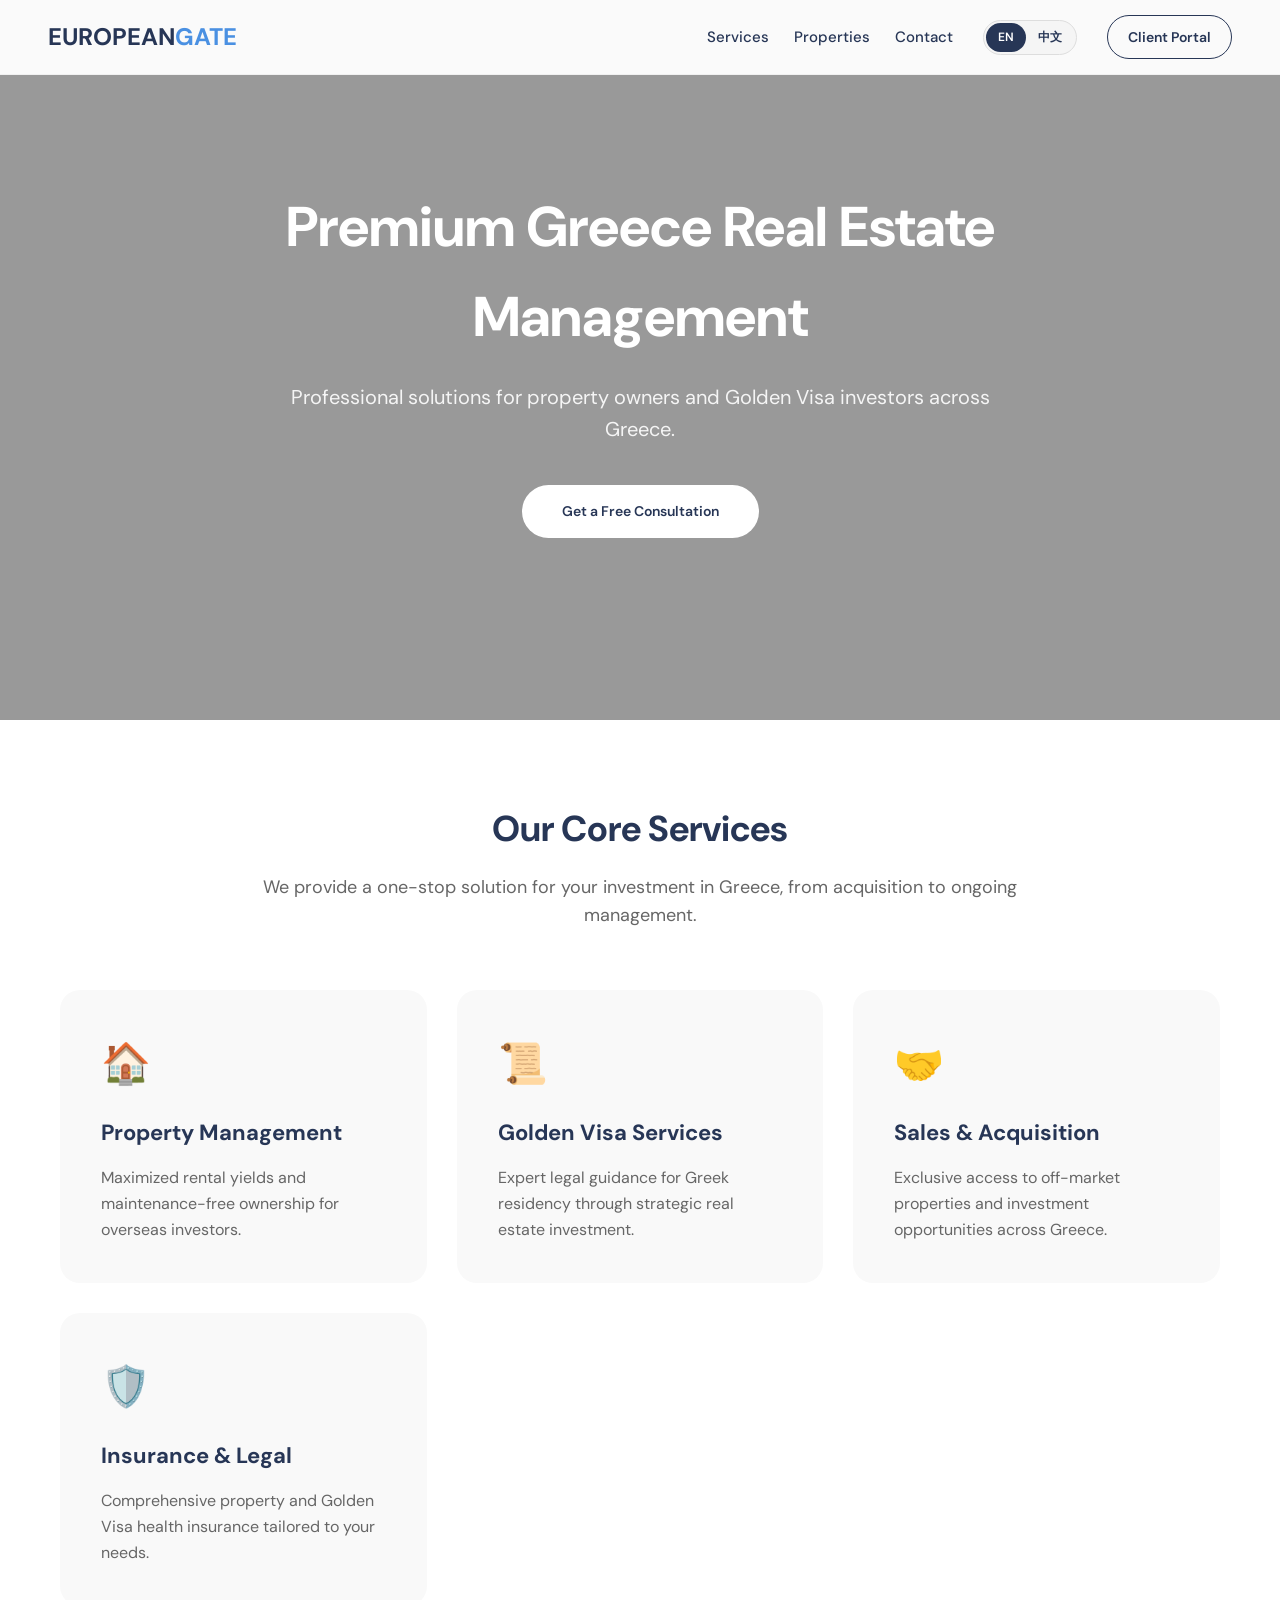
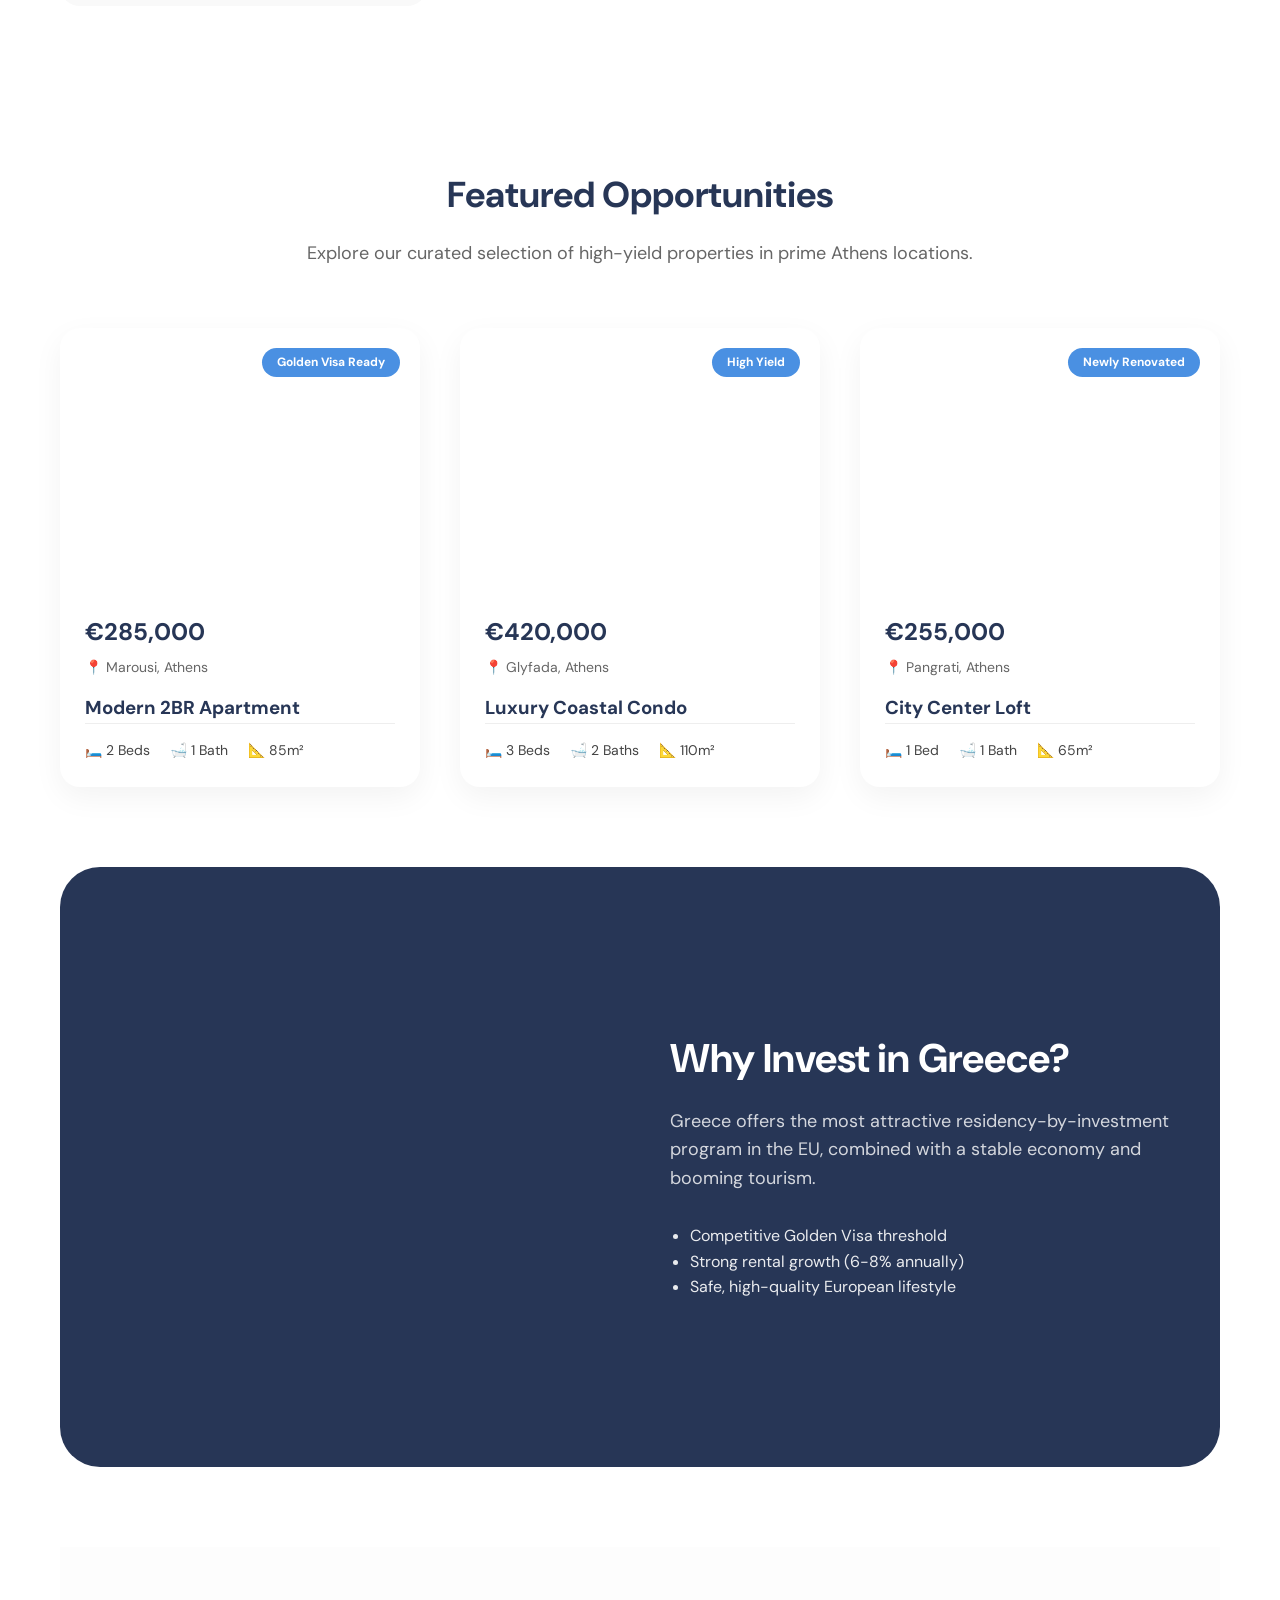
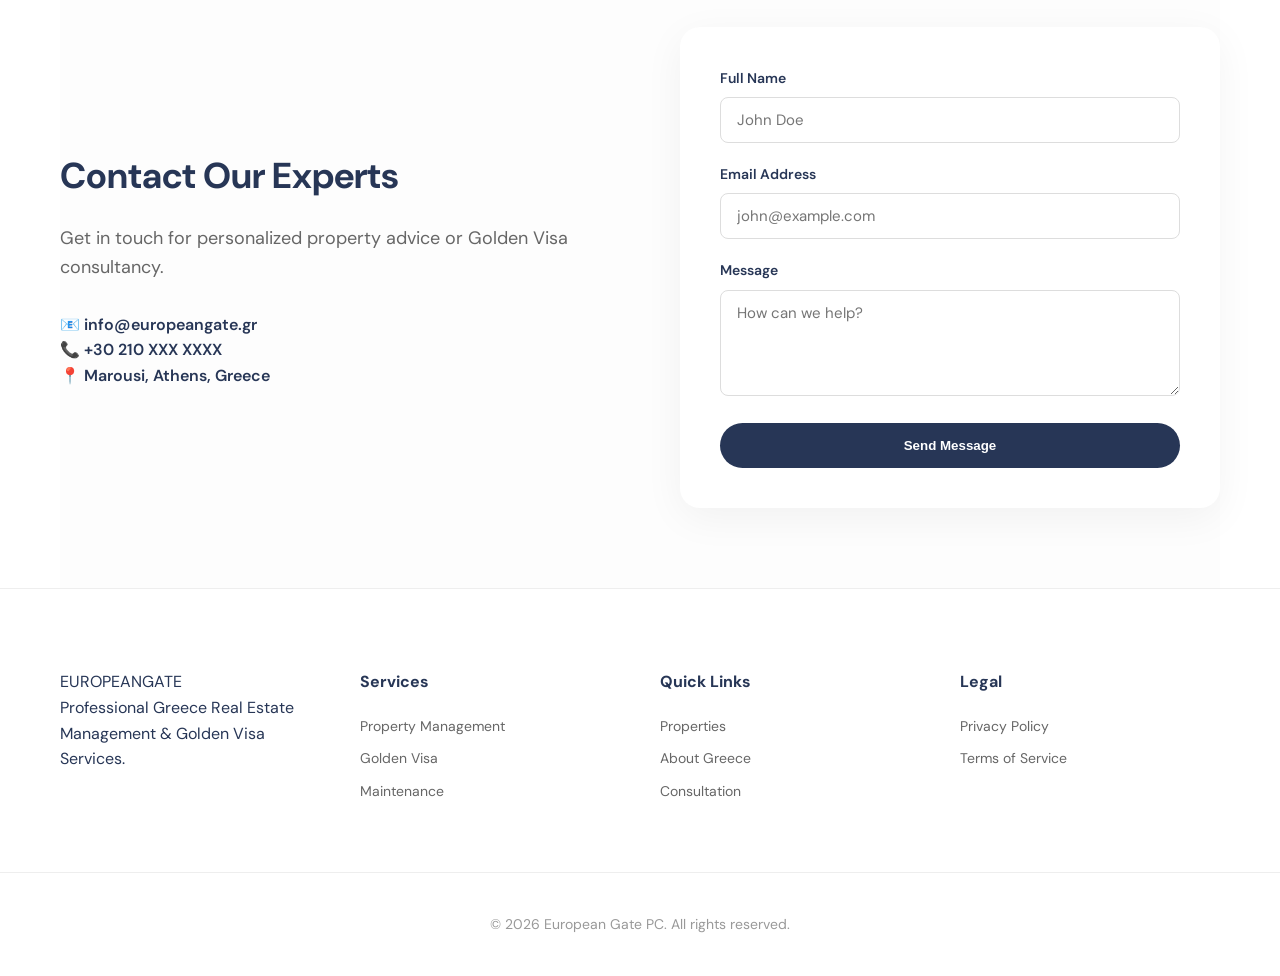
==== index.html @ ca3409f2 "Update index.html" ====
<!DOCTYPE html>
<html lang="en">
<head>
    <meta charset="UTF-8" />
    <meta name="viewport" content="width=device-width, initial-scale=1.0" />
    <title>EUROPEAN GATE PC – Greece Real Estate & Golden Visa</title>
    <link href="https://fonts.googleapis.com/css2?family=DM+Sans:wght@300;400;500;600;700&display=swap" rel="stylesheet" />
    <style>
        /* ===== RESET & BASE ===== */
        *, *::before, *::after { box-sizing: border-box; margin: 0; padding: 0; }
        html { scroll-behavior: smooth; }
        body {
            font-family: 'DM Sans', sans-serif;
            color: #273656;
            background: #fff;
            line-height: 1.6;
        }
        a { text-decoration: none; color: inherit; transition: 0.3s; }
        ul { list-style: none; }
        img { display: block; width: 100%; height: auto; object-fit: cover; }

        .container { max-width: 1200px; margin: 0 auto; padding: 0 20px; }

        /* ===== NAV ===== */
        nav {
            position: fixed;
            top: 0; left: 0; right: 0;
            z-index: 1000;
            display: flex;
            align-items: center;
            justify-content: space-between;
            padding: 15px 48px;
            background: rgba(255, 255, 255, 0.95);
            backdrop-filter: blur(10px);
            border-bottom: 1px solid #f0f0f0;
        }
        .nav-logo { font-size: 24px; font-weight: 700; color: #273656; }
        .nav-logo span { color: #4a90e2; }
        .nav-right { display: flex; align-items: center; gap: 30px; }
        .nav-links { display: flex; gap: 25px; }
        .nav-links a { font-weight: 500; font-size: 15px; cursor: pointer; }
        .nav-links a:hover { color: #4a90e2; }
        
        .lang-switch { display: flex; border: 1px solid #ddd; border-radius: 20px; padding: 2px; background: #f5f5f5; }
        .lang-btn { padding: 5px 12px; border-radius: 18px; font-size: 12px; font-weight: 600; cursor: pointer; transition: 0.3s; }
        .lang-btn.active { background: #273656; color: #fff; }
        
        .btn-portal { padding: 10px 20px; border: 1px solid #273656; border-radius: 50px; font-weight: 600; font-size: 14px; }
        .btn-portal:hover { background: #273656; color: #fff; }

        /* ===== HERO ===== */
        .hero {
            height: 80vh;
            background: linear-gradient(rgba(0,0,0,0.4), rgba(0,0,0,0.4)), url('https://images.unsplash.com/photo-1516483642144-7386221788cd?auto=format&fit=crop&w=1920&q=80') center/cover;
            display: flex;
            flex-direction: column;
            justify-content: center;
            align-items: center;
            color: #fff;
            text-align: center;
            padding: 0 20px;
        }
        .hero h1 { font-size: 56px; margin-bottom: 20px; font-weight: 700; max-width: 900px; }
        .hero p { font-size: 20px; margin-bottom: 40px; opacity: 0.9; max-width: 700px; }

        /* ===== SECTIONS ===== */
        section { padding: 80px 0; }
        .section-title { font-size: 36px; margin-bottom: 15px; font-weight: 700; text-align: center; }
        .section-subtitle { font-size: 18px; color: #666; text-align: center; margin-bottom: 60px; max-width: 800px; margin-left: auto; margin-right: auto; }

        /* ===== SERVICES GRID ===== */
        .services-grid { display: grid; grid-template-columns: repeat(auto-fill, minmax(350px, 1fr)); gap: 30px; }
        .service-card { padding: 40px; border-radius: 20px; background: #f9f9f9; transition: 0.3s; border: 1px solid transparent; }
        .service-card:hover { transform: translateY(-10px); background: #fff; box-shadow: 0 20px 40px rgba(0,0,0,0.05); border-color: #eee; }
        .service-icon { font-size: 40px; margin-bottom: 20px; }
        .service-card h3 { font-size: 22px; margin-bottom: 15px; font-weight: 700; }
        .service-card p { color: #666; font-size: 16px; }

        /* ===== PROPERTY GRID ===== */
        .property-grid { display: grid; grid-template-columns: repeat(auto-fill, minmax(350px, 1fr)); gap: 40px; }
        .property-card { border-radius: 20px; overflow: hidden; background: #fff; box-shadow: 0 10px 30px rgba(0,0,0,0.05); transition: 0.3s; position: relative; }
        .property-card:hover { transform: translateY(-10px); }
        .property-img { height: 260px; background-size: cover; background-position: center; }
        .property-badge { position: absolute; top: 20px; right: 20px; background: #4a90e2; color: #fff; padding: 5px 15px; border-radius: 20px; font-size: 12px; font-weight: 700; }
        .property-info { padding: 25px; }
        .property-price { font-size: 24px; font-weight: 700; color: #273656; margin-bottom: 5px; }
        .property-loc { display: flex; align-items: center; gap: 5px; color: #666; font-size: 14px; margin-bottom: 15px; }
        .property-specs { display: flex; gap: 20px; font-size: 14px; border-top: 1px solid #eee; padding-top: 15px; color: #444; }

        /* ===== CONTACT FORM ===== */
        .contact-section { background: #fdfdfd; }
        .contact-container { display: grid; grid-template-columns: 1fr 1fr; gap: 80px; align-items: center; }
        .form-group { margin-bottom: 20px; }
        .form-group label { display: block; margin-bottom: 8px; font-weight: 600; font-size: 14px; }
        .form-control { width: 100%; padding: 12px 16px; border: 1px solid #ddd; border-radius: 8px; font-family: inherit; font-size: 15px; outline: none; }
        .form-control:focus { border-color: #273656; }
        .btn-submit { background: #273656; color: #fff; border: none; padding: 15px 30px; border-radius: 50px; font-weight: 700; cursor: pointer; transition: 0.3s; width: 100%; }
        .btn-submit:hover { background: #1a253d; }

        /* ===== HIGHLIGHT SECTION ===== */
        .highlight-section { background: #273656; color: #fff; padding: 100px 0; border-radius: 40px; margin-bottom: 80px; }
        .highlight-grid { display: grid; grid-template-columns: 1fr 1fr; gap: 60px; align-items: center; }
        .highlight-content h2 { font-size: 40px; margin-bottom: 25px; line-height: 1.2; }
        .highlight-content p { font-size: 18px; opacity: 0.8; margin-bottom: 30px; }
        .highlight-img { border-radius: 20px; overflow: hidden; height: 400px; }

        /* ===== FOOTER ===== */
        footer { background: #fff; padding: 80px 0 40px; border-top: 1px solid #eee; }
        .footer-grid { display: grid; grid-template-columns: repeat(4, 1fr); gap: 40px; margin-bottom: 60px; }
        .footer-col h4 { margin-bottom: 20px; font-size: 16px; }
        .footer-col ul li { margin-bottom: 10px; font-size: 14px; color: #666; }
        .footer-bottom { border-top: 1px solid #eee; padding-top: 40px; text-align: center; font-size: 14px; color: #999; }

        @media (max-width: 992px) {
            .highlight-grid, .contact-container { grid-template-columns: 1fr; }
            .hero h1 { font-size: 40px; }
            .nav-right { gap: 15px; }
            .nav-links { display: none; }
            .footer-grid { grid-template-columns: 1fr 1fr; }
        }

        /* Language Toggle Logic */
        [lang-content="zh"] { display: none; }
        body.lang-zh [lang-content="en"] { display: none; }
        body.lang-zh [lang-content="zh"] { display: block; }
        body.lang-zh .section-subtitle[lang-content="zh"] { display: block; text-align: center; }
    </style>
</head>
<body>

    <nav>
        <div class="nav-logo">EUROPEAN<span>GATE</span></div>
        <div class="nav-right">
            <div class="nav-links">
                <a href="#services"><span lang-content="en">Services</span><span lang-content="zh">业务范围</span></a>
                <a href="#properties"><span lang-content="en">Properties</span><span lang-content="zh">优质房源</span></a>
                <a href="#contact"><span lang-content="en">Contact</span><span lang-content="zh">联系我们</span></a>
            </div>
            <div class="lang-switch">
                <div class="lang-btn active" id="btn-en" onclick="setLang('en')">EN</div>
                <div class="lang-btn" id="btn-zh" onclick="setLang('zh')">中文</div>
            </div>
            <a href="#" class="btn-portal"><span lang-content="en">Client Portal</span><span lang-content="zh">客户登入</span></a>
        </div>
    </nav>

    <header class="hero">
        <h1 lang-content="en">Premium Greece Real Estate Management</h1>
        <h1 lang-content="zh">希腊优质房产与资产管理专家</h1>
        <p lang-content="en">Professional solutions for property owners and Golden Visa investors across Greece.</p>
        <p lang-content="zh">为您量身定制的希腊优质房产托管与黄金签证全流程服务。</p>
        <a href="#contact" class="btn-portal" style="background: #fff; color: #273656; border: none; padding: 15px 40px;">
            <span lang-content="en">Get a Free Consultation</span>
            <span lang-content="zh">获取免费咨询</span>
        </a>
    </header>

    <main class="container">
        <!-- Services -->
        <section id="services">
            <h2 class="section-title">
                <span lang-content="en">Our Core Services</span>
                <span lang-content="zh">我们的核心业务</span>
            </h2>
            <p class="section-subtitle" lang-content="en">We provide a one-stop solution for your investment in Greece, from acquisition to ongoing management.</p>
            <p class="section-subtitle" lang-content="zh">我们为您的希腊投资提供一站式解决方案，涵盖从房产购置到持续托管的全生命周期。</p>
            
            <div class="services-grid">
                <div class="service-card">
                    <div class="service-icon">🏠</div>
                    <h3 lang-content="en">Property Management</h3><h3 lang-content="zh">房产托管</h3>
                    <p lang-content="en">Maximized rental yields and maintenance-free ownership for overseas investors.</p>
                    <p lang-content="zh">为海外投资者实现租金收益最大化，提供无忧的房产维护与托管。</p>
                </div>
                <div class="service-card">
                    <div class="service-icon">📜</div>
                    <h3 lang-content="en">Golden Visa Services</h3><h3 lang-content="zh">黄金签证办理</h3>
                    <p lang-content="en">Expert legal guidance for Greek residency through strategic real estate investment.</p>
                    <p lang-content="zh">通过房产投资获取希腊居留权的专业法律指导与代办服务。</p>
                </div>
                <div class="service-card">
                    <div class="service-icon">🤝</div>
                    <h3 lang-content="en">Sales & Acquisition</h3><h3 lang-content="zh">房产买卖</h3>
                    <p lang-content="en">Exclusive access to off-market properties and investment opportunities across Greece.</p>
                    <p lang-content="zh">获取希腊全境的独家房源、非公开物业及优质投资机会。</p>
                </div>
                <div class="service-card">
                    <div class="service-icon">🛡️</div>
                    <h3 lang-content="en">Insurance & Legal</h3><h3 lang-content="zh">保险与法律</h3>
                    <p lang-content="en">Comprehensive property and Golden Visa health insurance tailored to your needs.</p>
                    <p lang-content="zh">量身定制的全面房屋保险及符合黄金签证要求的健康保险计划。</p>
                </div>
            </div>
        </section>

        <!-- Properties -->
        <section id="properties">
            <h2 class="section-title">
                <span lang-content="en">Featured Opportunities</span>
                <span lang-content="zh">精选投资机会</span>
            </h2>
            <p class="section-subtitle" lang-content="en">Explore our curated selection of high-yield properties in prime Athens locations.</p>
            <p class="section-subtitle" lang-content="zh">探索我们在雅典核心区域精心挑选的高收益房产项目。</p>
            
            <div class="property-grid">
                <!-- Prop 1 -->
                <div class="property-card">
                    <div class="property-img" style="background-image: url('https://images.unsplash.com/photo-1512917774080-9991f1c4c750?auto=format&fit=crop&w=600&q=80')"></div>
                    <div class="property-badge" lang-content="en">Golden Visa Ready</div><div class="property-badge" lang-content="zh">符合签证要求</div>
                    <div class="property-info">
                        <div class="property-price">€285,000</div>
                        <div class="property-loc">📍 Marousi, Athens</div>
                        <h3 lang-content="en">Modern 2BR Apartment</h3><h3 lang-content="zh">现代两居室公寓</h3>
                        <div class="property-specs">
                            <span>🛏️ 2 Beds</span><span>🛁 1 Bath</span><span>📐 85m²</span>
                        </div>
                    </div>
                </div>
                <!-- Prop 2 -->
                <div class="property-card">
                    <div class="property-img" style="background-image: url('https://images.unsplash.com/photo-1542601039-497745778a87?auto=format&fit=crop&w=600&q=80')"></div>
                    <div class="property-badge" lang-content="en">High Yield</div><div class="property-badge" lang-content="zh">高收益</div>
                    <div class="property-info">
                        <div class="property-price">€420,000</div>
                        <div class="property-loc">📍 Glyfada, Athens</div>
                        <h3 lang-content="en">Luxury Coastal Condo</h3><h3 lang-content="zh">滨海豪华公寓</h3>
                        <div class="property-specs">
                            <span>🛏️ 3 Beds</span><span>🛁 2 Baths</span><span>📐 110m²</span>
                        </div>
                    </div>
                </div>
                <!-- Prop 3 -->
                <div class="property-card">
                    <div class="property-img" style="background-image: url('https://images.unsplash.com/photo-1480074568708-e7b720bb3f09?auto=format&fit=crop&w=600&q=80')"></div>
                    <div class="property-badge" lang-content="en">Newly Renovated</div><div class="property-badge" lang-content="zh">全新翻新</div>
                    <div class="property-info">
                        <div class="property-price">€255,000</div>
                        <div class="property-loc">📍 Pangrati, Athens</div>
                        <h3 lang-content="en">City Center Loft</h3><h3 lang-content="zh">市中心复式公寓</h3>
                        <div class="property-specs">
                            <span>🛏️ 1 Bed</span><span>🛁 1 Bath</span><span>📐 65m²</span>
                        </div>
                    </div>
                </div>
            </div>
        </section>

        <!-- Why Greece -->
        <section class="highlight-section">
            <div class="container highlight-grid">
                <div class="highlight-img" style="background: url('https://images.unsplash.com/photo-1533105079780-92b9be482077?auto=format&fit=crop&w=800&q=80') center/cover;"></div>
                <div class="highlight-content">
                    <h2 lang-content="en">Why Invest in Greece?</h2>
                    <h2 lang-content="zh">为什么选择希腊？</h2>
                    <p lang-content="en">Greece offers the most attractive residency-by-investment program in the EU, combined with a stable economy and booming tourism.</p>
                    <p lang-content="zh">希腊提供欧盟最具吸引力的投资移民计划，同时拥有稳定的经济环境和蓬勃发展的旅游业。</p>
                    <ul style="opacity: 0.9; margin-left: 20px; list-style: disc;">
                        <li><span lang-content="en">Competitive Golden Visa threshold</span><span lang-content="zh">极具竞争力的黄金签证门槛</span></li>
                        <li><span lang-content="en">Strong rental growth (6-8% annually)</span><span lang-content="zh">强劲的租金增长（年均 6-8%）</span></li>
                        <li><span lang-content="en">Safe, high-quality European lifestyle</span><span lang-content="zh">安全、高品质的欧洲生活方式</span></li>
                    </ul>
                </div>
            </div>
        </section>

        <!-- Contact Form -->
        <section id="contact" class="contact-section">
            <div class="contact-container">
                <div>
                    <h2 style="font-size: 36px; margin-bottom: 20px;">
                        <span lang-content="en">Contact Our Experts</span>
                        <span lang-content="zh">联系我们的专家</span>
                    </h2>
                    <p style="color: #666; font-size: 18px; margin-bottom: 30px;">
                        <span lang-content="en">Get in touch for personalized property advice or Golden Visa consultancy.</span>
                        <span lang-content="zh">欢迎随时联系我们，获取个性化的房产建议或黄金签证咨询。</span>
                    </p>
                    <div style="font-weight: 600;">
                        <p>📧 info@europeangate.gr</p>
                        <p>📞 +30 210 XXX XXXX</p>
                        <p>📍 Marousi, Athens, Greece</p>
                    </div>
                </div>
                <div style="background: #fff; padding: 40px; border-radius: 20px; box-shadow: 0 10px 40px rgba(0,0,0,0.05);">
                    <form>
                        <div class="form-group">
                            <label><span lang-content="en">Full Name</span><span lang-content="zh">姓名</span></label>
                            <input type="text" class="form-control" placeholder="John Doe">
                        </div>
                        <div class="form-group">
                            <label><span lang-content="en">Email Address</span><span lang-content="zh">电子邮箱</span></label>
                            <input type="email" class="form-control" placeholder="john@example.com">
                        </div>
                        <div class="form-group">
                            <label><span lang-content="en">Message</span><span lang-content="zh">留言内容</span></label>
                            <textarea class="form-control" rows="4" placeholder="How can we help?"></textarea>
                        </div>
                        <button type="button" class="btn-submit">
                            <span lang-content="en">Send Message</span>
                            <span lang-content="zh">提交咨询</span>
                        </button>
                    </form>
                </div>
            </div>
        </section>
    </main>

    <footer>
        <div class="container footer-grid">
            <div class="footer-col">
                <div class="footer-logo">EUROPEAN<span>GATE</span></div>
                <p>Professional Greece Real Estate Management & Golden Visa Services.</p>
            </div>
            <div class="footer-col">
                <h4 lang-content="en">Services</h4><h4 lang-content="zh">业务范围</h4>
                <ul>
                    <li lang-content="en">Property Management</li><li lang-content="zh">房产托管</li>
                    <li lang-content="en">Golden Visa</li><li lang-content="zh">黄金签证</li>
                    <li lang-content="en">Maintenance</li><li lang-content="zh">房屋维修</li>
                </ul>
            </div>
            <div class="footer-col">
                <h4 lang-content="en">Quick Links</h4><h4 lang-content="zh">快速链接</h4>
                <ul>
                    <li><a href="#properties">Properties</a></li>
                    <li><a href="#about">About Greece</a></li>
                    <li><a href="#contact">Consultation</a></li>
                </ul>
            </div>
            <div class="footer-col">
                <h4 lang-content="en">Legal</h4><h4 lang-content="zh">法律政策</h4>
                <ul>
                    <li>Privacy Policy</li>
                    <li>Terms of Service</li>
                </ul>
            </div>
        </div>
        <div class="footer-bottom">
            &copy; 2026 European Gate PC. All rights reserved.
        </div>
    </footer>

    <script>
        function setLang(lang) {
            document.querySelectorAll('.lang-btn').forEach(btn => btn.classList.remove('active'));
            if(lang === 'zh') {
                document.getElementById('btn-zh').classList.add('active');
                document.body.classList.add('lang-zh');
            } else {
                document.getElementById('btn-en').classList.add('active');
                document.body.classList.remove('lang-zh');
            }
        }
    </script>
</body>
</html>
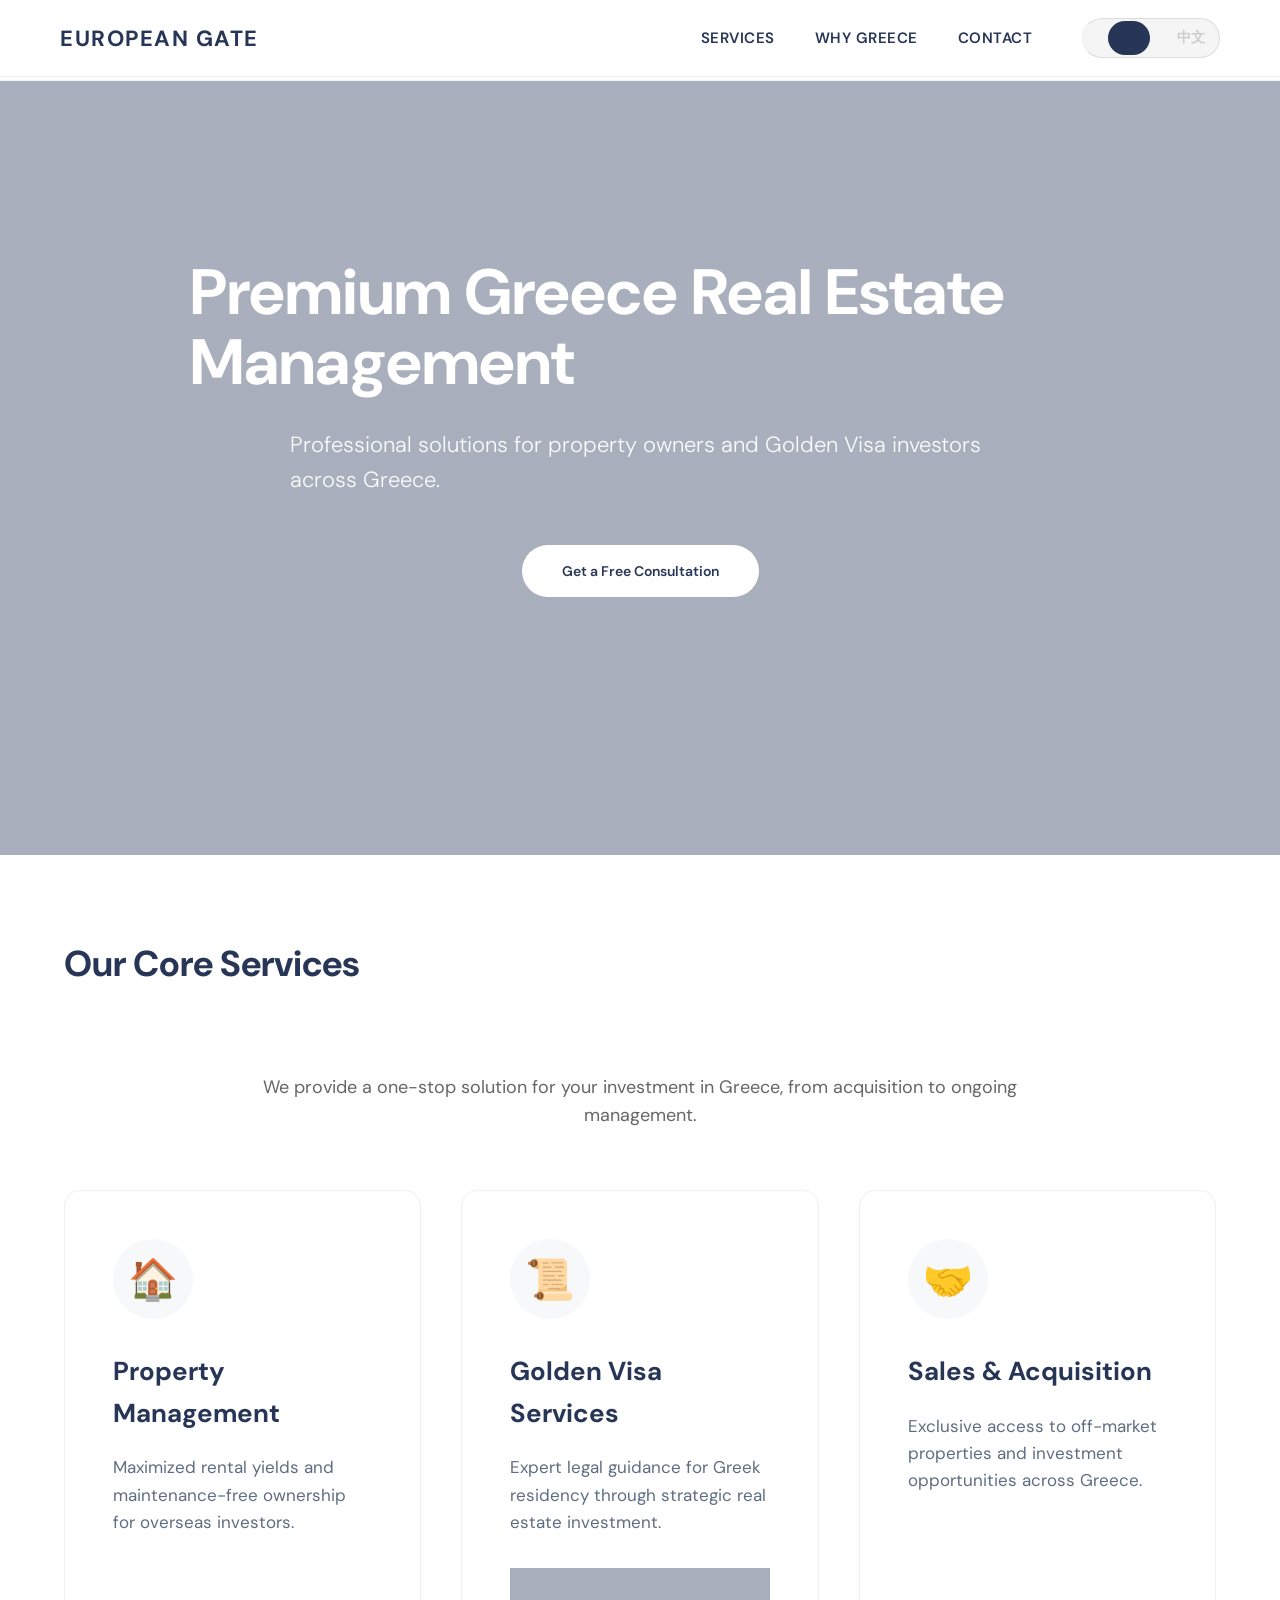
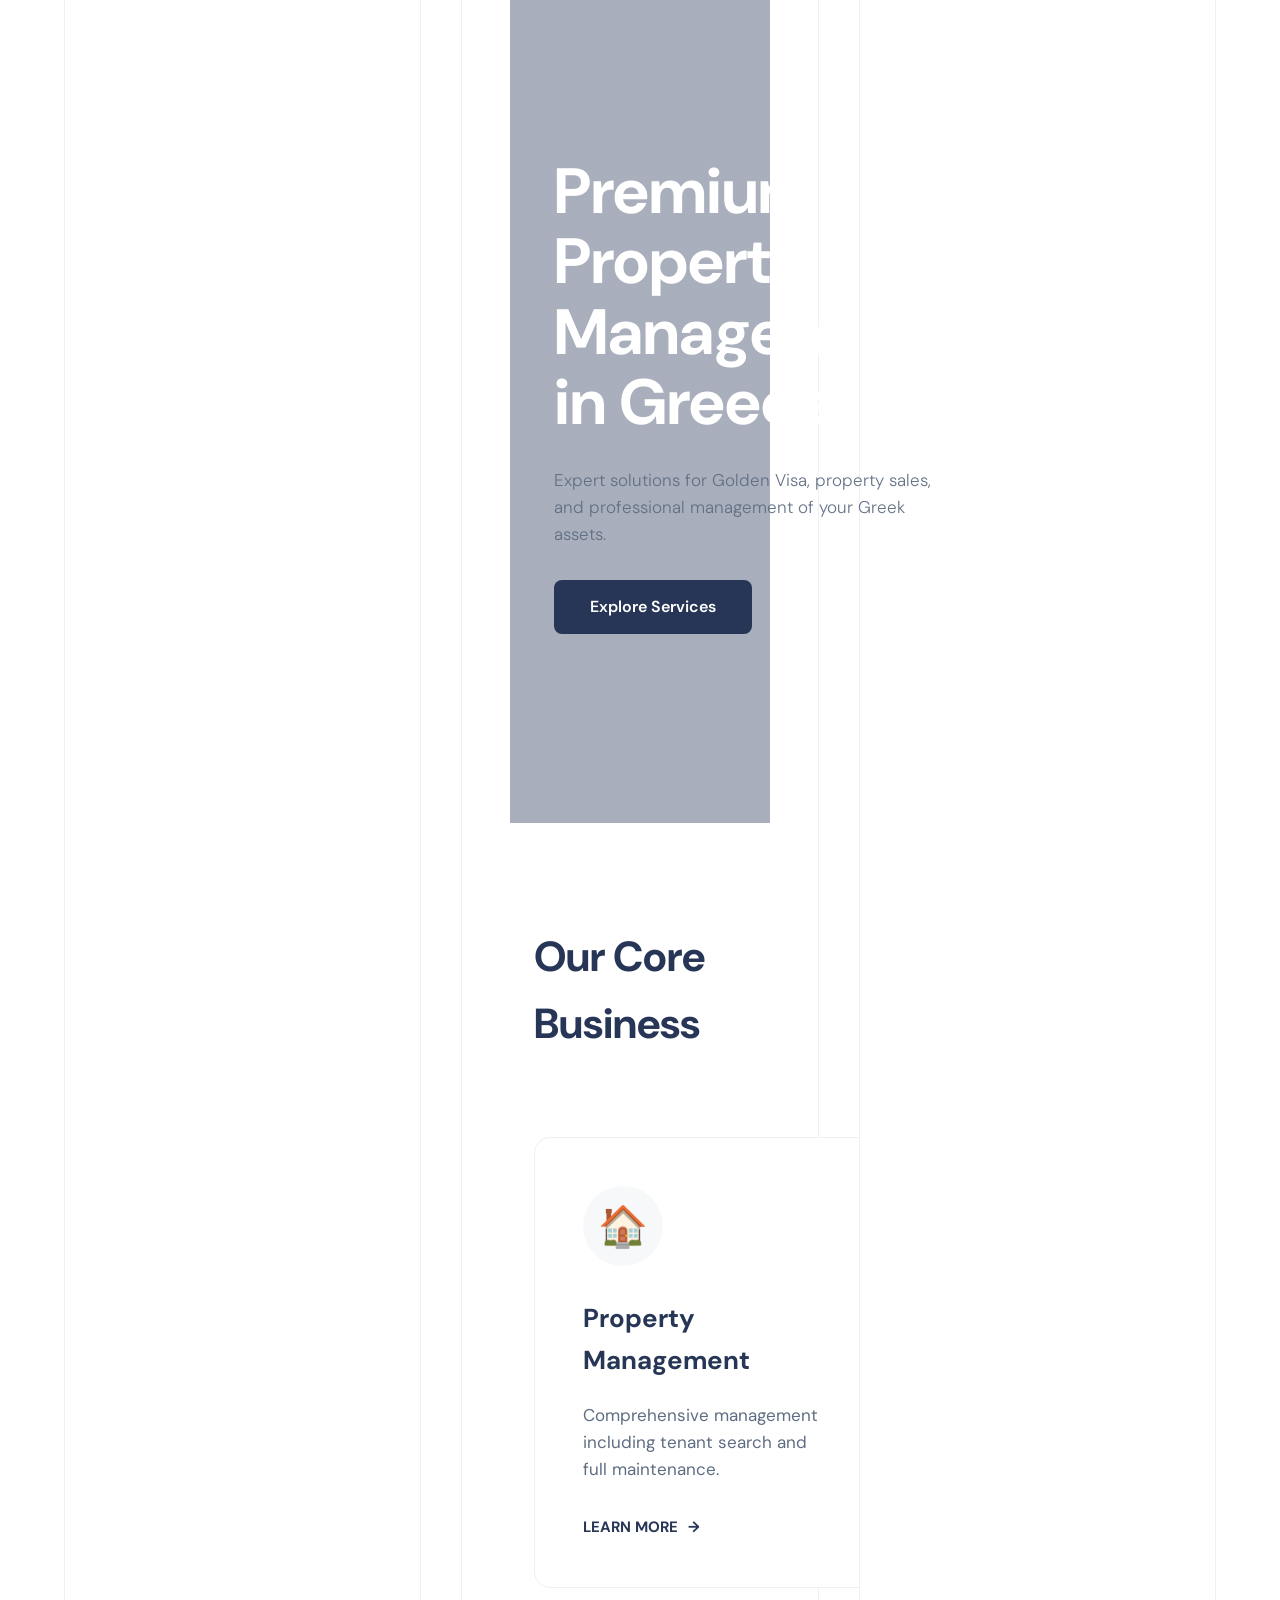
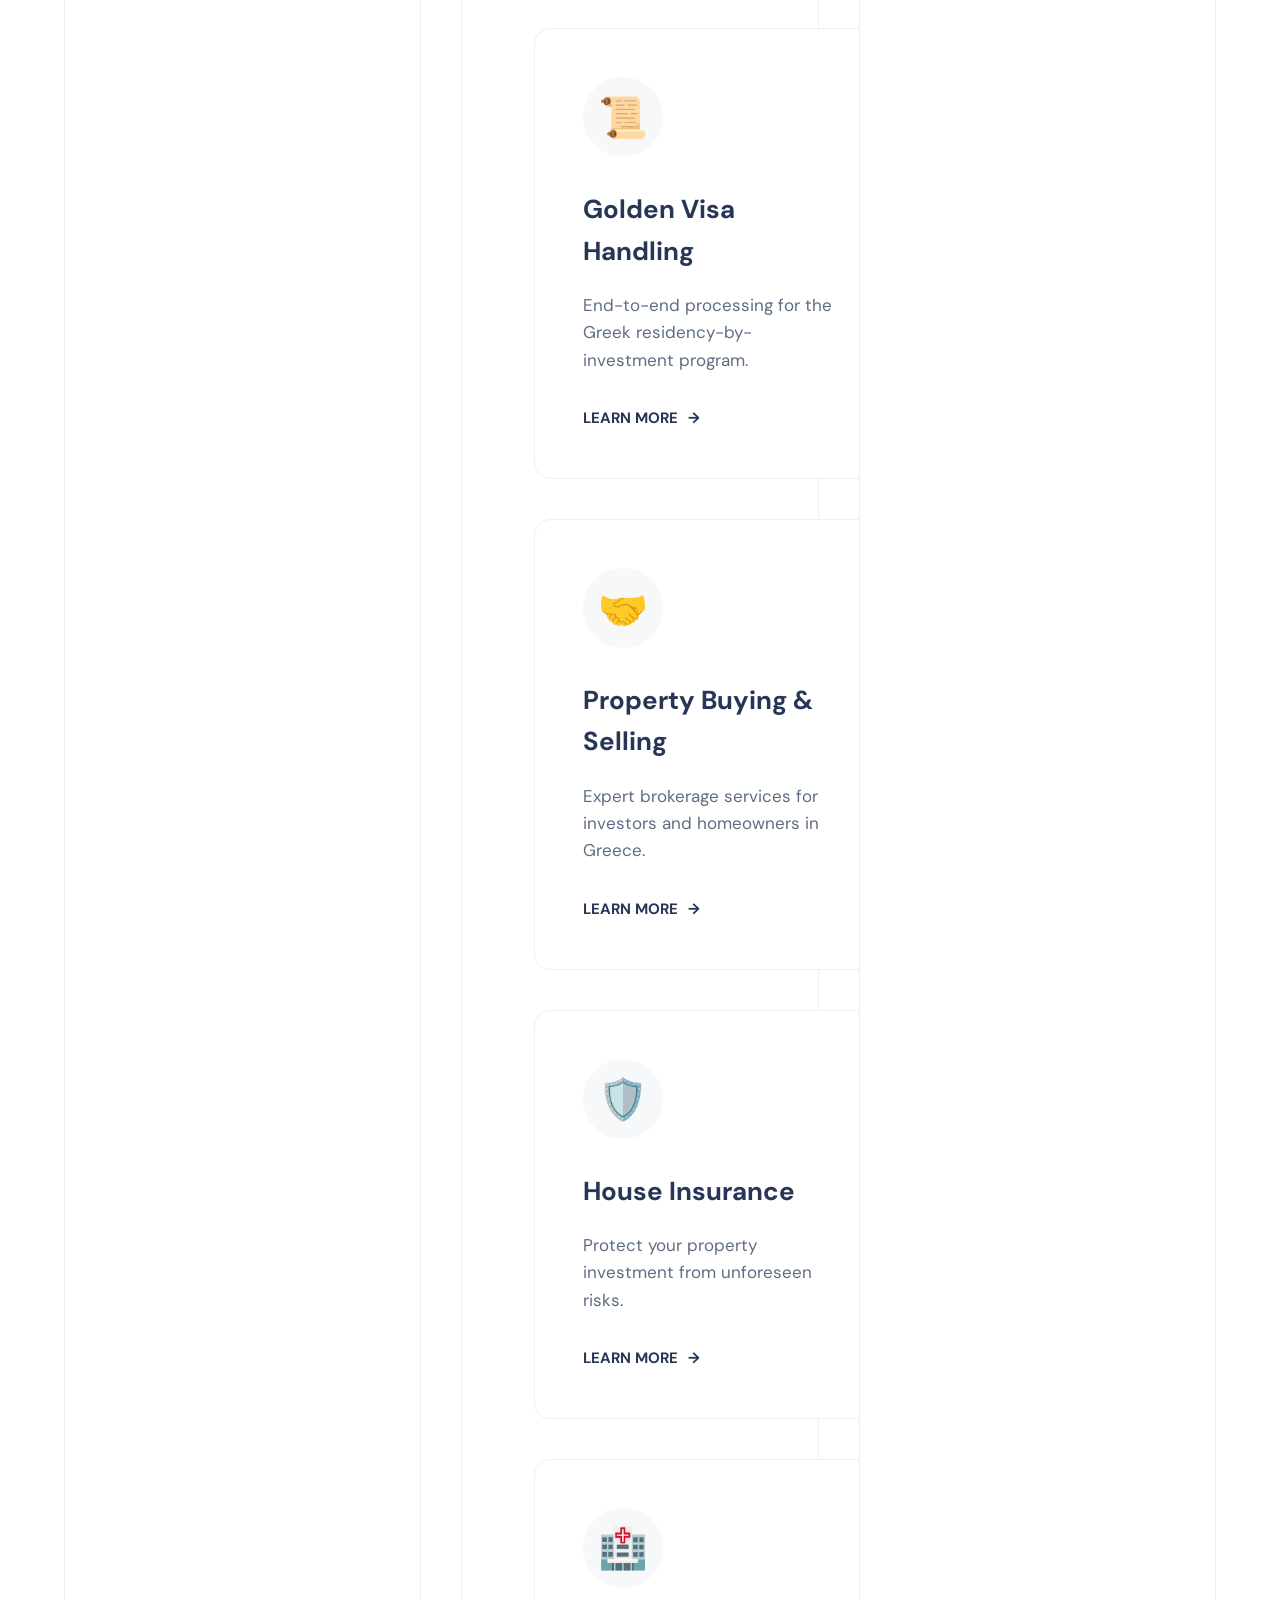
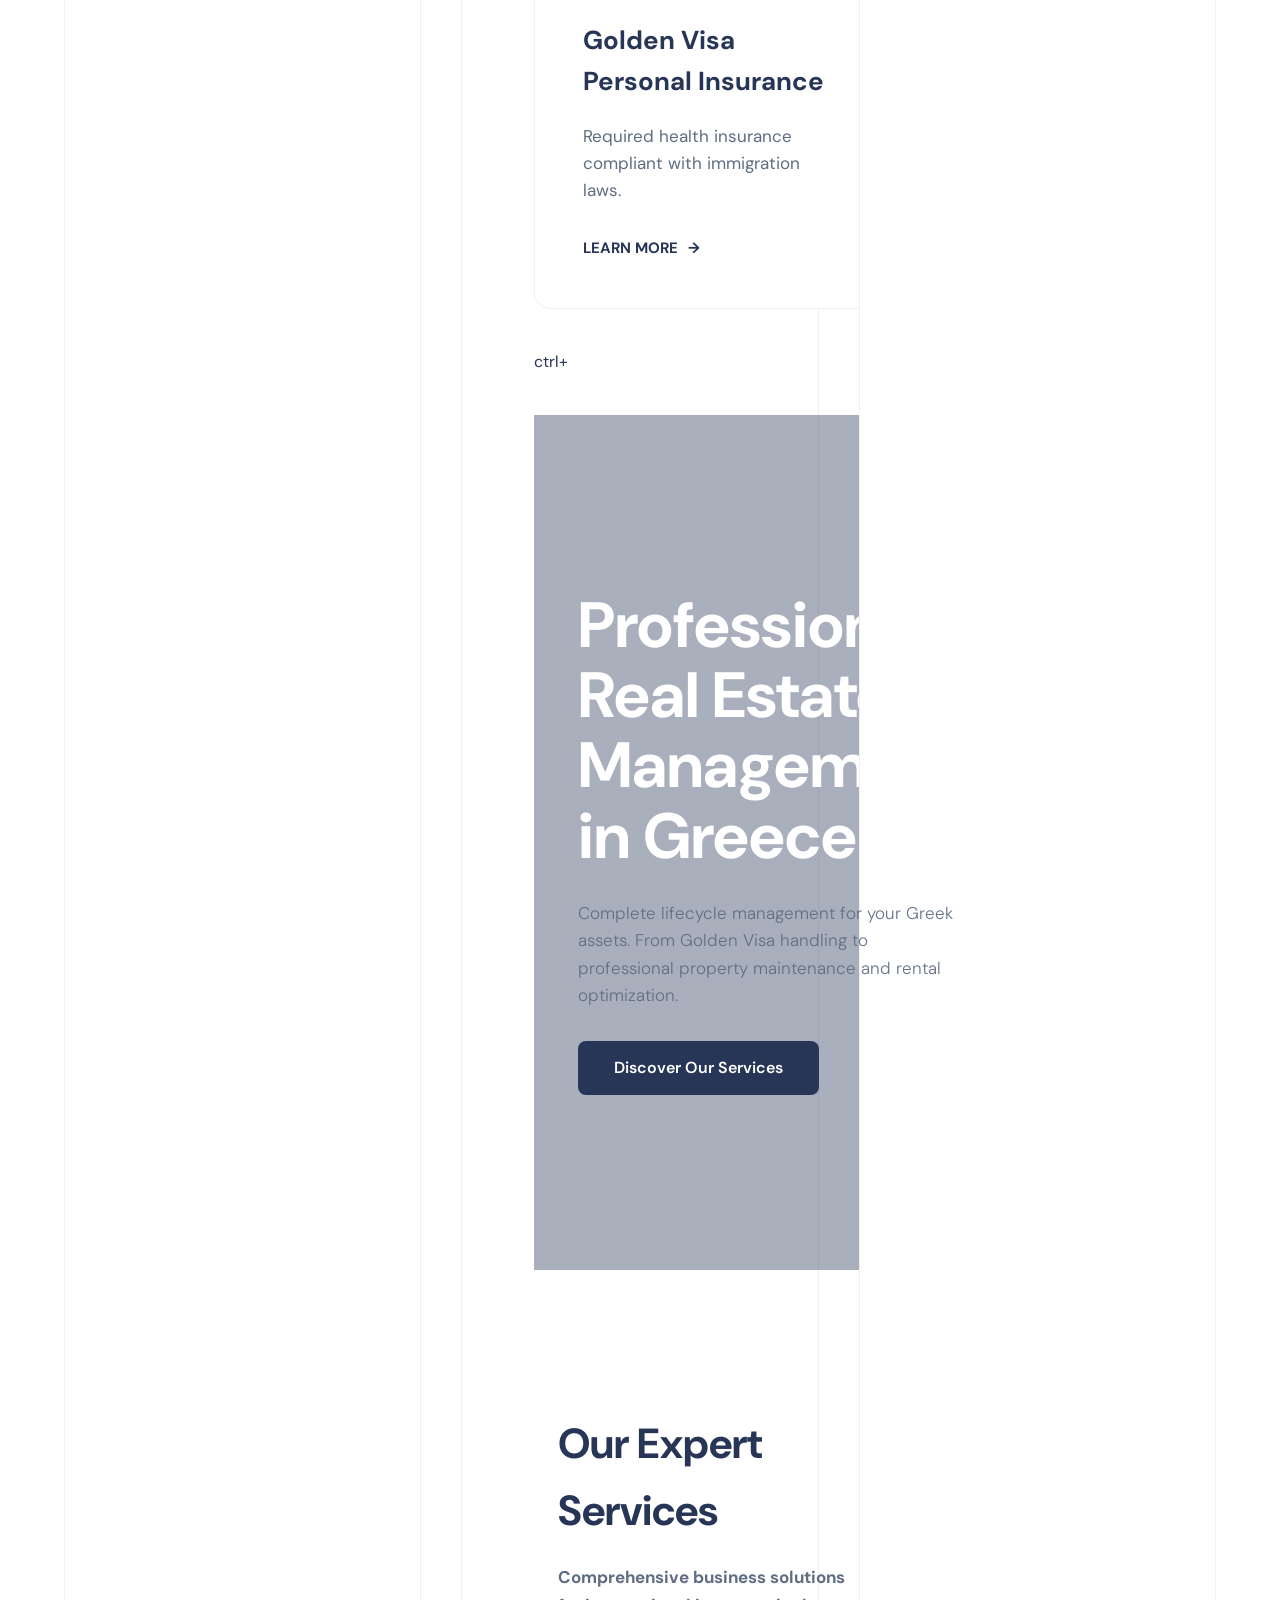
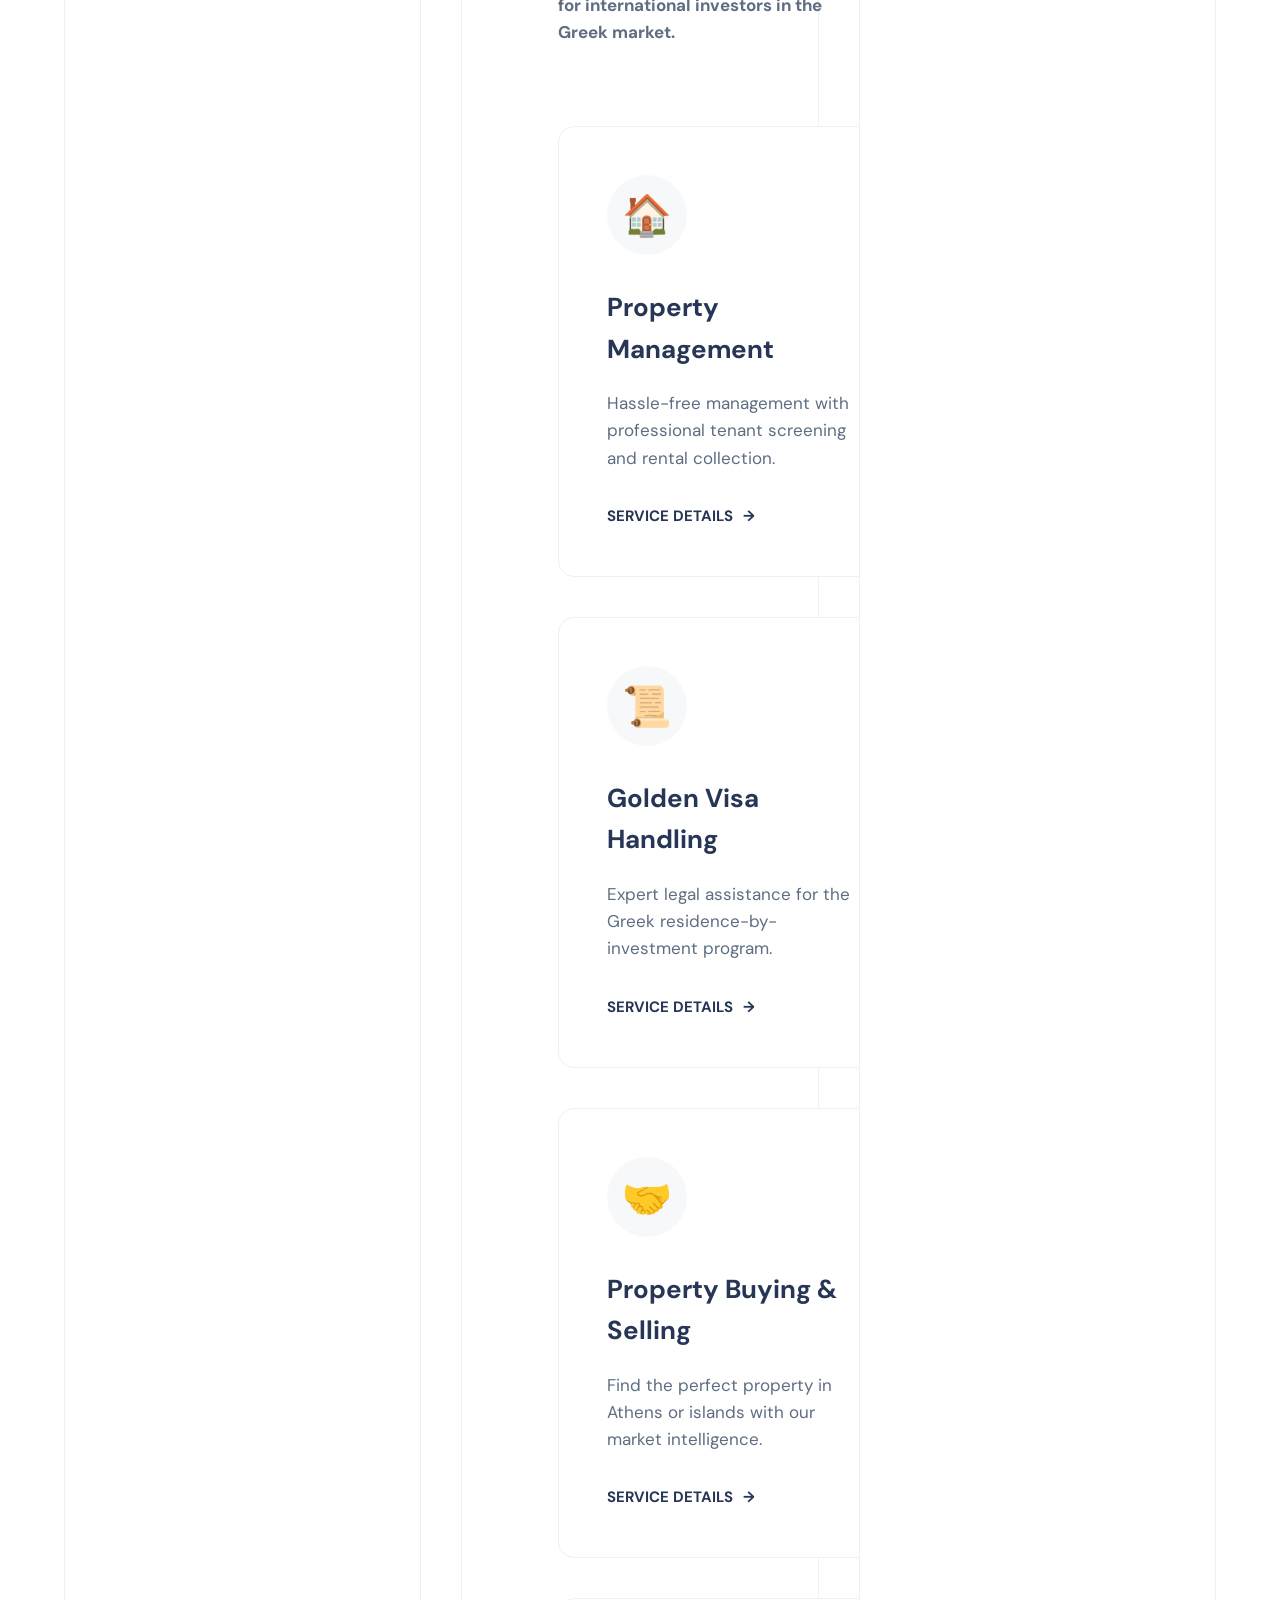
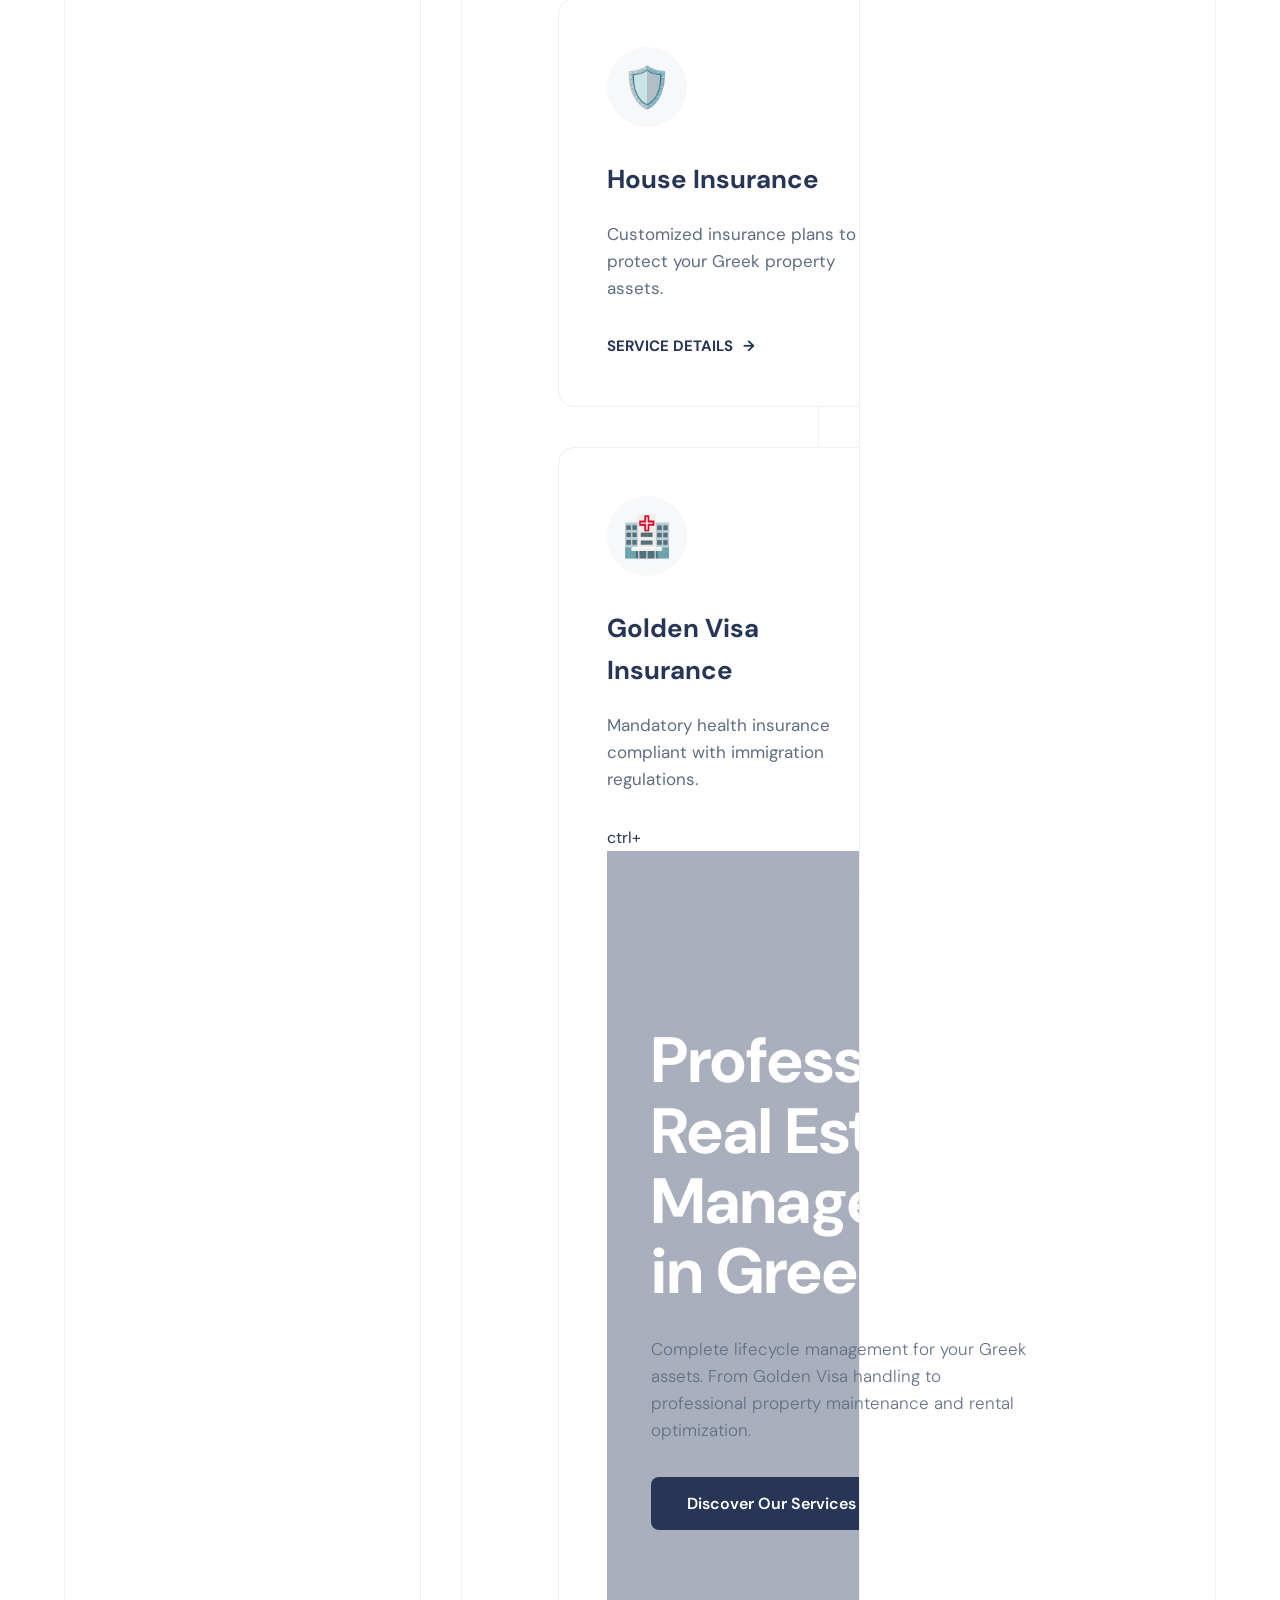
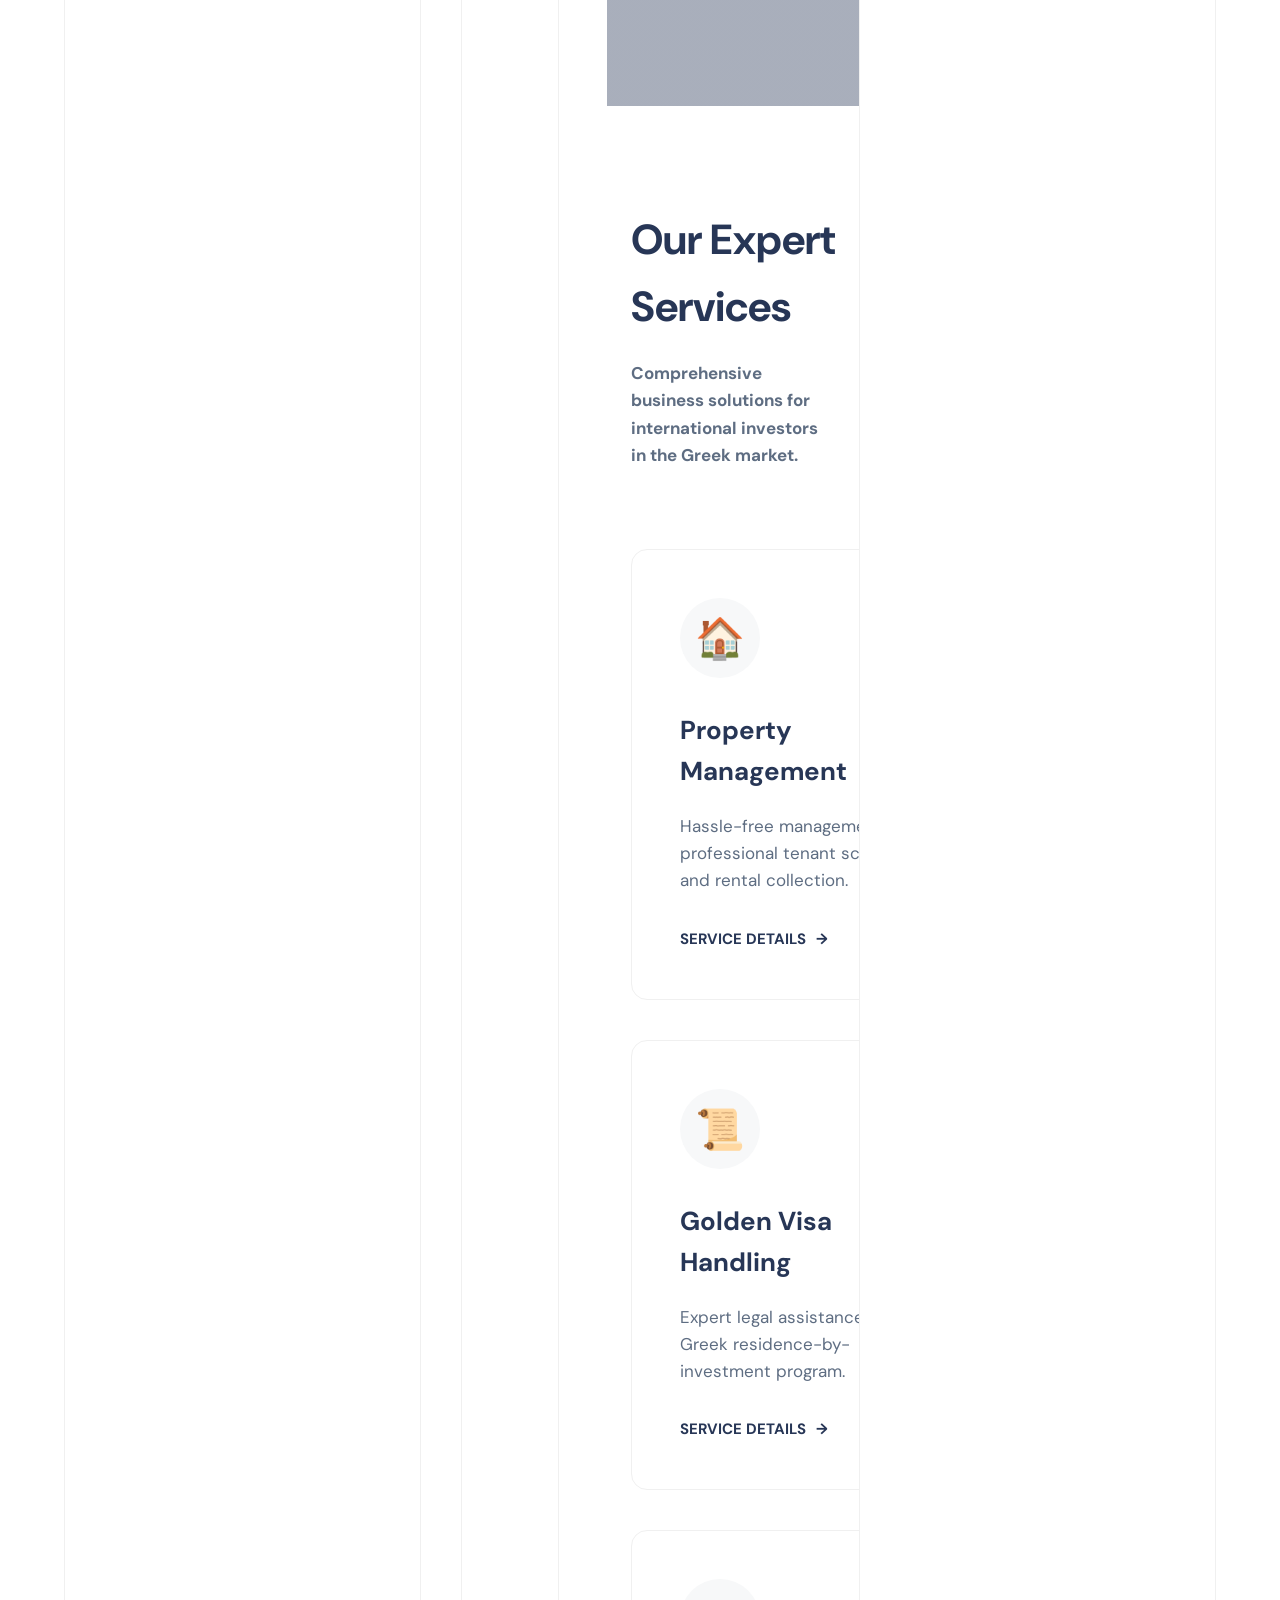
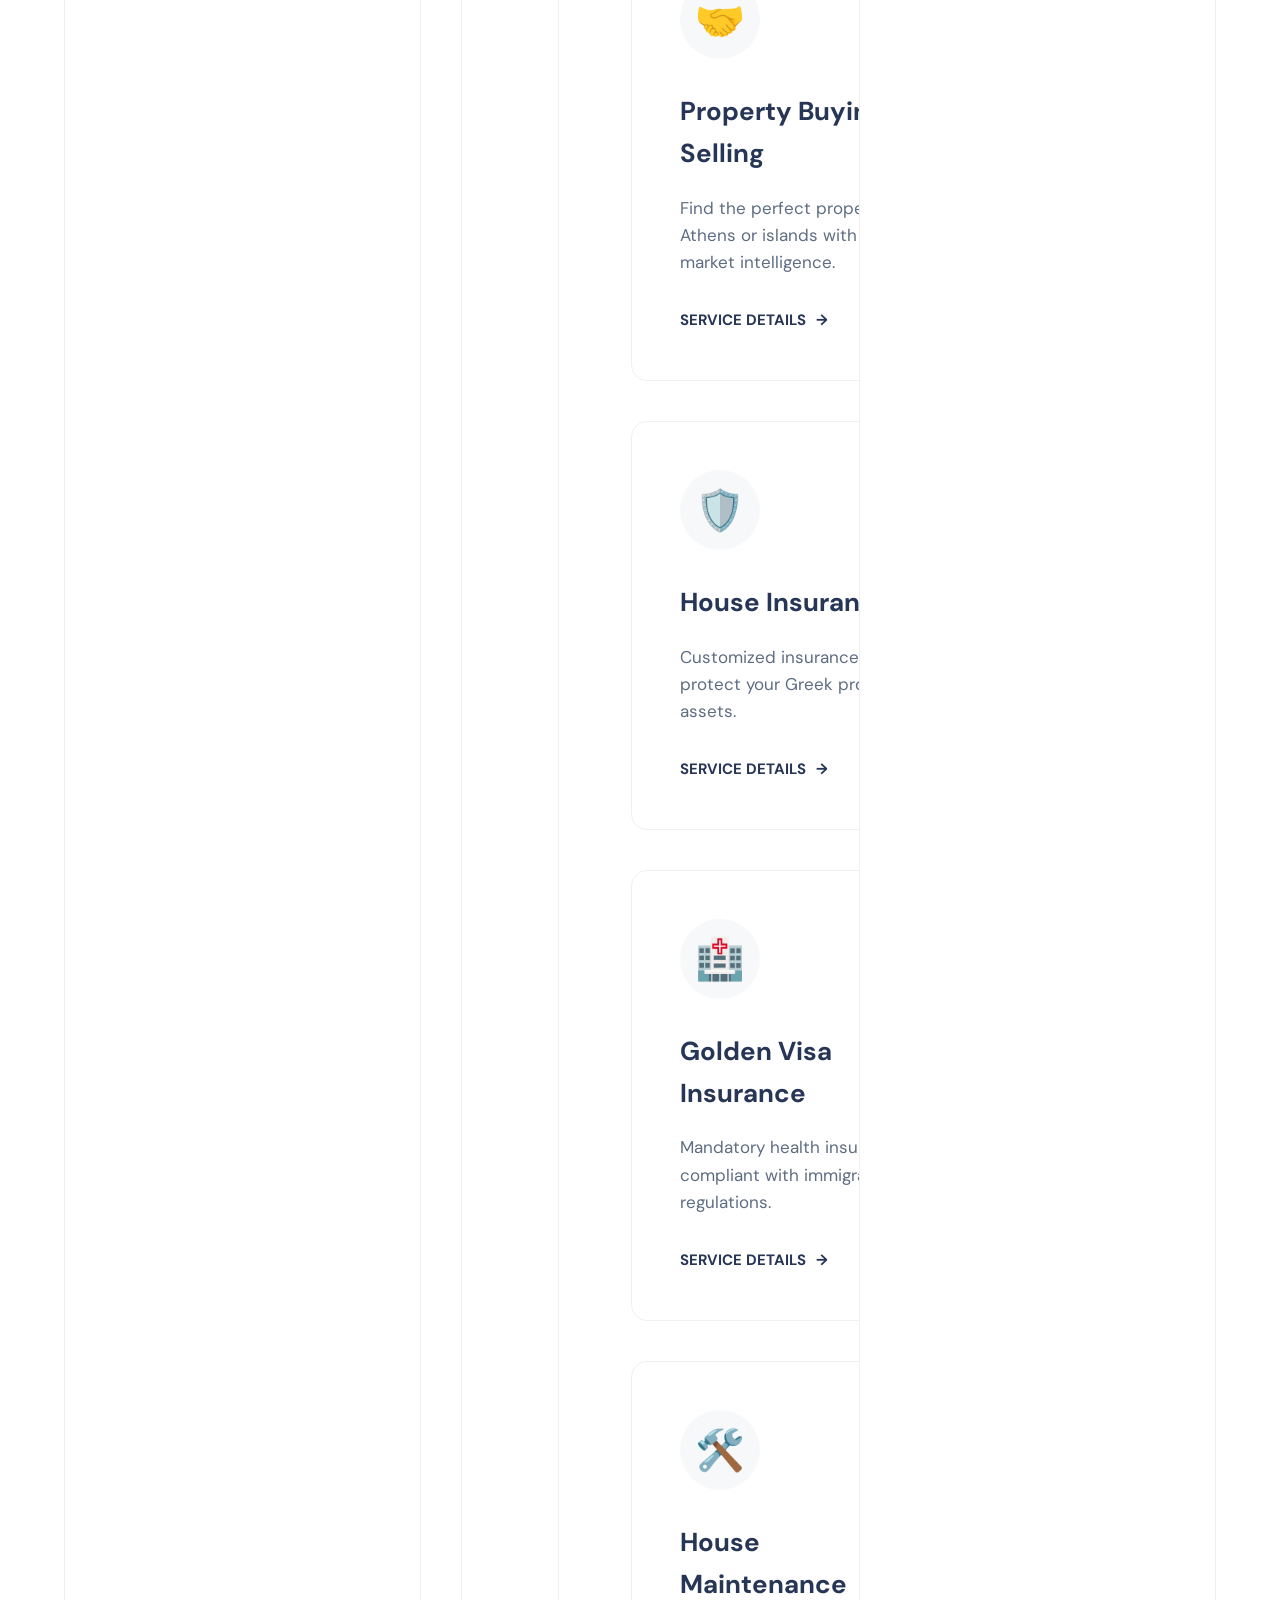
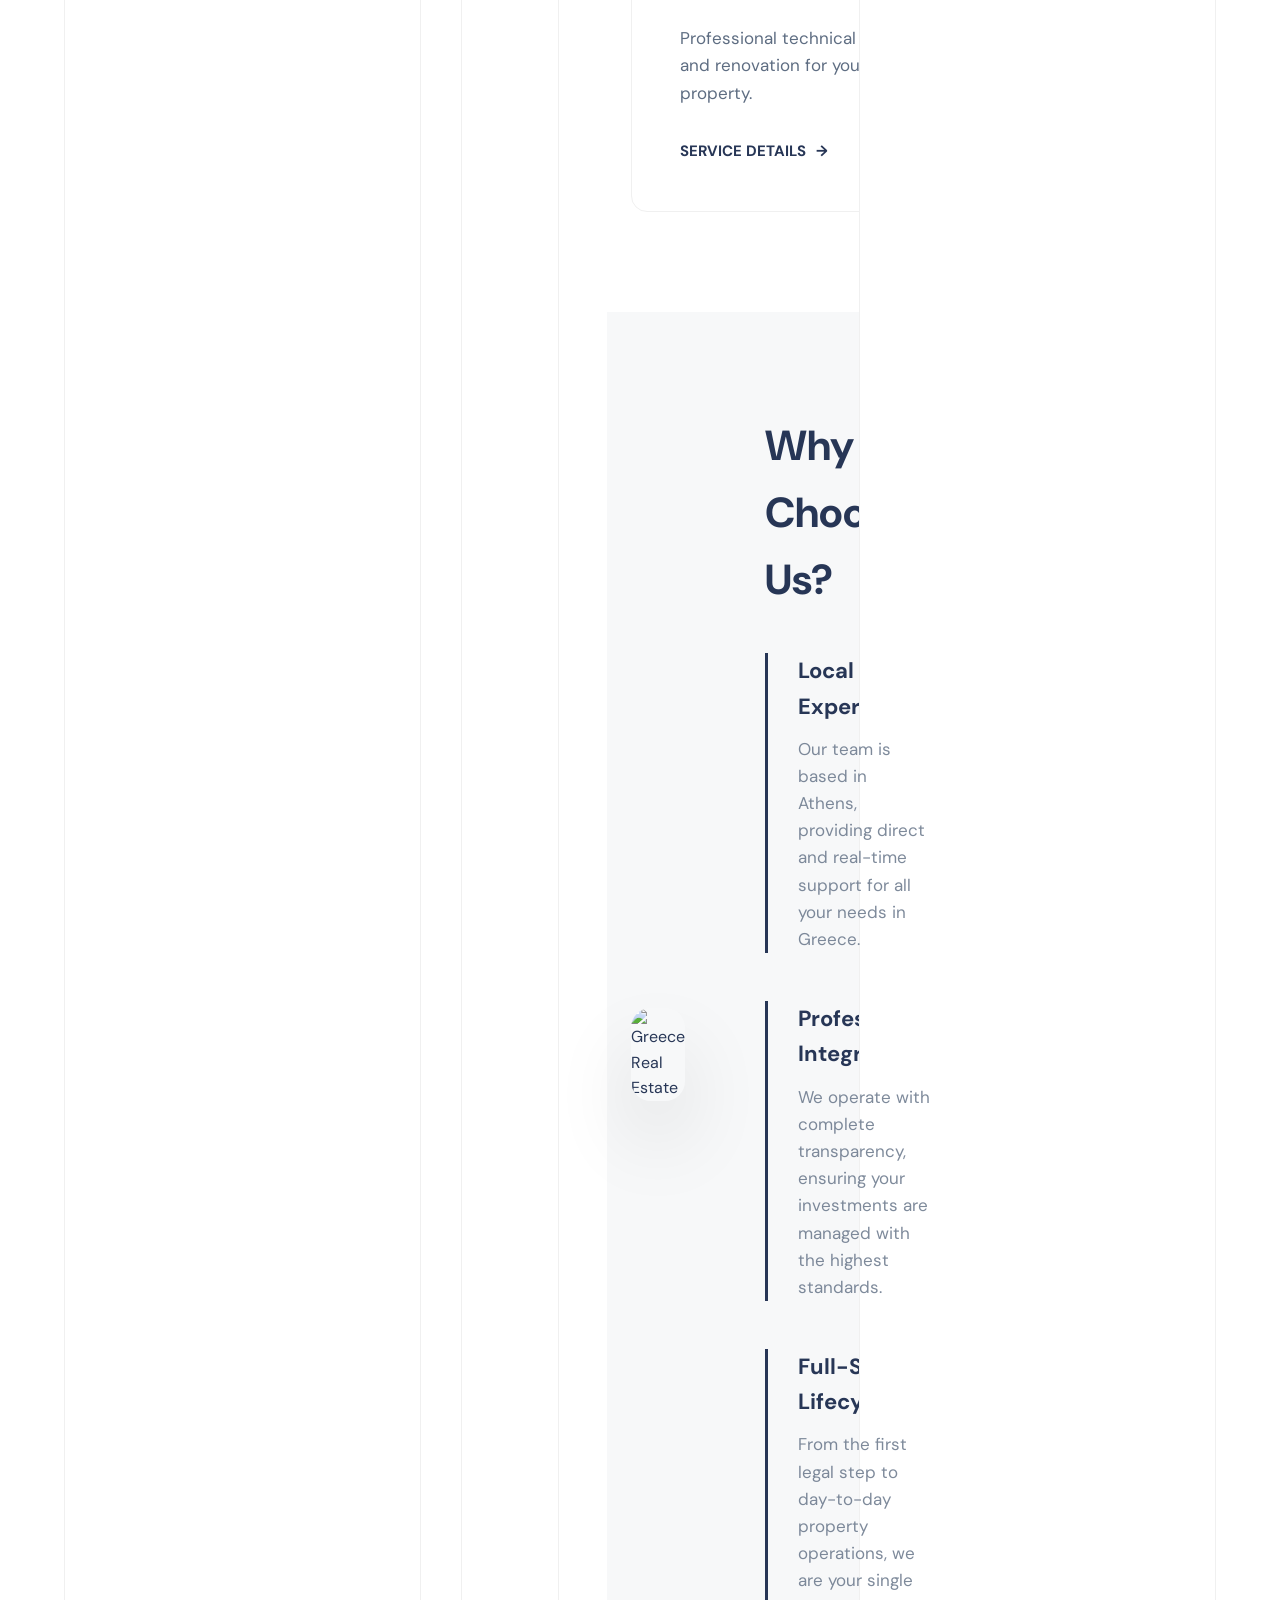
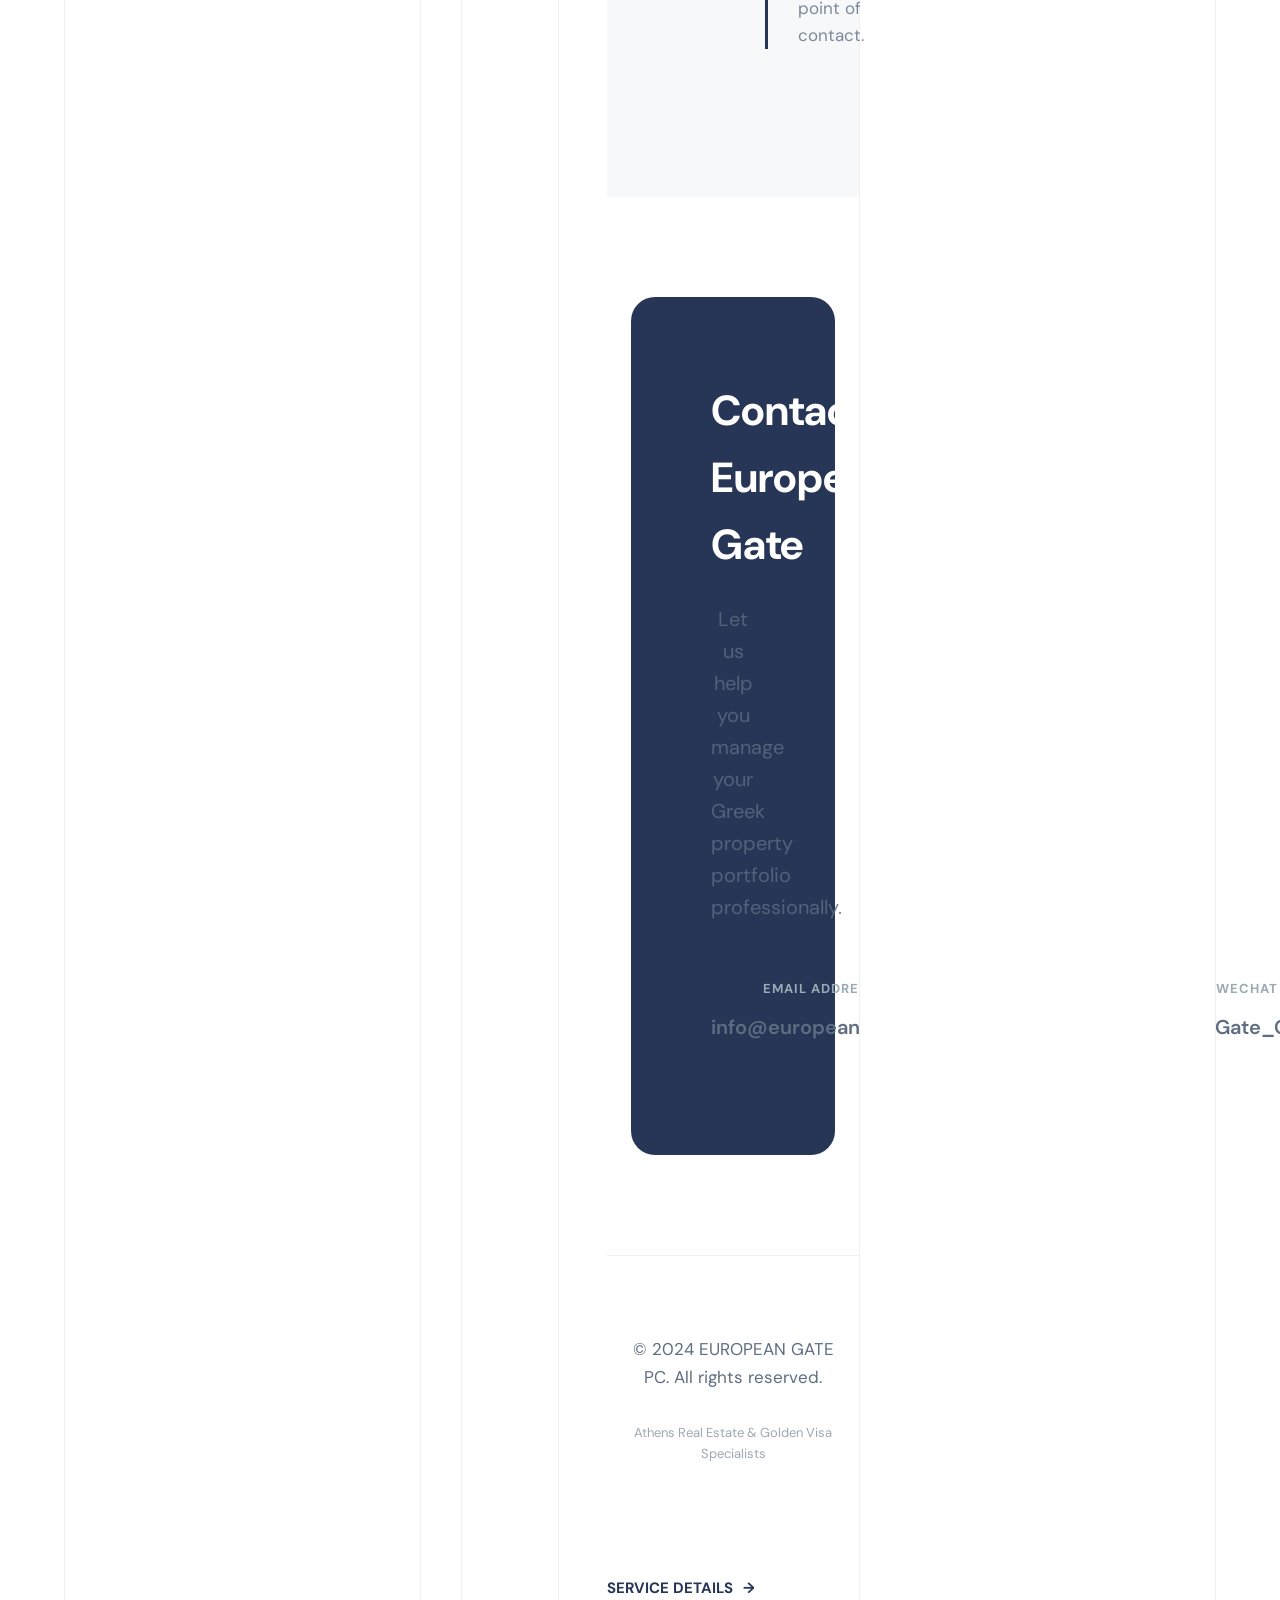
==== commit 4ba88379: "Update index.html" ====
--- a/index.html
+++ b/index.html
@@ -176,7 +176,1036 @@
                     <div class="service-icon">📜</div>
                     <h3 lang-content="en">Golden Visa Services</h3><h3 lang-content="zh">黄金签证办理</h3>
                     <p lang-content="en">Expert legal guidance for Greek residency through strategic real estate investment.</p>
-                    <p lang-content="zh">通过房产投资获取希腊居留权的专业法律指导与代办服务。</p>
+                    <p lang-content="zh">通过房产投资获取希腊居留权的专业法律指导与代办服务。<!DOCTYPE html>
+<html lang="en">
+<head>
+    <meta charset="UTF-8">
+    <meta name="viewport" content="width=device-width, initial-scale=1.0">
+    <title>EUROPEAN GATE PC – Greece Real Estate & Golden Visa</title>
+    <link href="https://fonts.googleapis.com/css2?family=DM+Sans:wght@300;400;500;600;700&display=swap" rel="stylesheet">
+    <style>
+        /* ===== RESET & BASE ===== */
+        *, *::before, *::after { box-sizing: border-box; margin: 0; padding: 0; }
+        html { scroll-behavior: smooth; }
+        body { font-family: 'DM Sans', sans-serif; color: #273656; background: #fff; line-height: 1.6; overflow-x: hidden; }
+        a { text-decoration: none; color: inherit; transition: 0.3s; }
+        ul { list-style: none; }
+        img { display: block; width: 100%; height: auto; object-fit: cover; }
+        
+        .container { max-width: 1200px; margin: 0 auto; padding: 0 24px; }
+        .section-padding { padding: 80px 0; }
+        .btn { display: inline-block; padding: 12px 32px; border-radius: 8px; font-weight: 600; cursor: pointer; transition: 0.3s; border: none; font-size: 16px; }
+        .btn-primary { background: #273656; color: #fff; }
+        .btn-primary:hover { background: #1a253d; }
+        
+        /* ===== NAV ===== */
+        nav { position: fixed; top: 0; left: 0; right: 0; z-index: 1000; display: flex; align-items: center; justify-content: space-between; padding: 15px 48px; background: rgba(255, 255, 255, 0.95); backdrop-filter: blur(10px); border-bottom: 1px solid #f0f0f0; }
+        .logo { font-size: 20px; font-weight: 700; letter-spacing: 1px; color: #273656; }
+        .nav-links { display: flex; gap: 32px; align-items: center; }
+        .nav-links a { font-size: 15px; font-weight: 500; }
+        .lang-switch { display: flex; gap: 12px; border-left: 1px solid #ddd; padding-left: 20px; }
+        .lang-btn { cursor: pointer; font-size: 14px; font-weight: 600; color: #999; }
+        .lang-btn.active { color: #273656; }
+        
+        /* ===== HERO ===== */
+        .hero { height: 90vh; background: linear-gradient(rgba(0,0,0,0.3), rgba(0,0,0,0.3)), url('https://images.unsplash.com/photo-1516483638261-f4dbaf036963?auto=format&fit=crop&q=80&w=2000') center/cover no-repeat; display: flex; align-items: center; color: #fff; text-align: center; }
+        .hero-content { max-width: 800px; margin: 0 auto; }
+        .hero h1 { font-size: 56px; font-weight: 700; margin-bottom: 24px; line-height: 1.1; }
+        .hero p { font-size: 20px; margin-bottom: 40px; opacity: 0.9; }
+
+        /* ===== SERVICES ===== */
+        .section-title { text-align: center; margin-bottom: 60px; }
+        .section-title h2 { font-size: 36px; margin-bottom: 16px; }
+        .services-grid { display: grid; grid-template-columns: repeat(auto-fit, minmax(350px, 1fr)); gap: 32px; }
+        .service-card { background: #f7f8f9; border-radius: 12px; padding: 40px; transition: 0.3s; cursor: pointer; border: 1px solid transparent; }
+        .service-card:hover { transform: translateY(-5px); border-color: #273656; background: #fff; box-shadow: 0 20px 40px rgba(0,0,0,0.05); }
+        .service-icon { font-size: 32px; margin-bottom: 24px; }
+        .service-card h3 { font-size: 24px; margin-bottom: 16px; }
+        .service-card p { color: #5e6d82; margin-bottom: 24px; }
+        .learn-more { font-weight: 600; color: #273656; display: flex; align-items: center; gap: 8px; }
+
+        /* ===== WHY GREECE ===== */
+        .why-greece { background: #273656; color: #fff; }
+        .why-grid { display: grid; grid-template-columns: 1fr 1fr; gap: 60px; align-items: center; }
+        .why-image img { border-radius: 12px; }
+        .why-content h2 { font-size: 36px; margin-bottom: 24px; }
+        .why-item { margin-bottom: 32px; }
+        .why-item h4 { font-size: 20px; margin-bottom: 8px; }
+        .why-item p { opacity: 0.8; }
+
+        /* ===== CONTACT ===== */
+        .contact-box { background: #f7f8f9; border-radius: 20px; padding: 60px; text-align: center; }
+        .contact-box h2 { font-size: 36px; margin-bottom: 24px; }
+        .contact-details { display: flex; justify-content: center; gap: 40px; margin-top: 40px; }
+        .contact-item h5 { font-size: 14px; text-transform: uppercase; color: #999; margin-bottom: 8px; }
+        .contact-item p { font-size: 18px; font-weight: 600; }
+
+        /* ===== FOOTER ===== */
+        footer { padding: 60px 0; border-top: 1px solid #f0f0f0; text-align: center; color: #999; font-size: 14px; }
+
+        /* ===== MODAL ===== */
+        .modal-overlay { position: fixed; top: 0; left: 0; right: 0; bottom: 0; background: rgba(39, 54, 86, 0.8); z-index: 2000; display: none; align-items: center; justify-content: center; backdrop-filter: blur(5px); }
+        .modal-content { background: #fff; width: 90%; max-width: 600px; padding: 48px; border-radius: 20px; position: relative; animation: modalUp 0.4s ease-out; }
+        @keyframes modalUp { from { opacity: 0; transform: translateY(30px); } to { opacity: 1; transform: translateY(0); } }
+        .close-modal { position: absolute; top: 24px; right: 24px; font-size: 24px; cursor: pointer; color: #999; }
+        .modal-body h2 { margin-bottom: 20px; color: #273656; }
+        .modal-body p { font-size: 18px; color: #5e6d82; line-height: 1.8; margin-bottom: 24px; }
+        .modal-highlight { background: #f7f8f9; padding: 20px; border-radius: 12px; border-left: 4px solid #273656; margin-top: 24px; }
+
+        /* ===== LANG TOGGLE HELPER ===== */
+        [lang-zh] { display: none; }
+        body.lang-zh [lang-en] { display: none; }
+        body.lang-zh [lang-zh] { display: block; }
+        
+        @media (max-width: 768px) {
+            .hero h1 { font-size: 36px; }
+            .nav-links { display: none; }
+            .why-grid { grid-template-columns: 1fr; }
+        }
+    </style>
+</head>
+<body class="lang-en">
+
+    <nav>
+        <div class="logo">EUROPEAN GATE</div>
+        <div class="nav-links">
+            <a href="#services"><span lang-en>Services</span><span lang-zh>服务项目</span></a>
+            <a href="#why"><span lang-en>Why Greece</span><span lang-zh>为什么选择希腊</span></a>
+            <a href="#contact"><span lang-en>Contact</span><span lang-zh>联系我们</span></a>
+            <div class="lang-switch">
+                <span class="lang-btn active" onclick="setLang('en')">EN</span>
+                <span class="lang-btn" onclick="setLang('zh')">中文</span>
+            </div>
+        </div>
+    </nav>
+
+    <section class="hero">
+        <div class="container hero-content">
+            <h1 lang-en>Premium Property Management in Greece</h1>
+            <h1 lang-zh>希腊优质房产管理与投资</h1>
+            <p lang-en>Expert solutions for Golden Visa, property sales, and professional management of your Greek assets.</p>
+            <p lang-zh>为您提供黄金签证办理、房产买卖及专业的希腊资产托管服务。</p>
+            <a href="#services" class="btn btn-primary"><span lang-en>Explore Services</span><span lang-zh>探索服务项目</span></a>
+        </div>
+    </section>
+
+    <section id="services" class="section-padding">
+        <div class="container">
+            <div class="section-title">
+                <h2 lang-en>Our Core Business</h2>
+                <h2 lang-zh>核心业务</h2>
+            </div>
+            <div class="services-grid">
+                <!-- Property Management -->
+                <div class="service-card" onclick="openModal('mgmt')">
+                    <div class="service-icon">🏠</div>
+                    <h3 lang-en>Property Management</h3>
+                    <h3 lang-zh>房产托管</h3>
+                    <p lang-en>Comprehensive management including tenant search and full maintenance.</p>
+                    <p lang-zh>包括寻找租客、日常维护在内的全方位托管服务。</p>
+                    <div class="learn-more"><span lang-en>Learn more</span><span lang-zh>了解更多</span> →</div>
+                </div>
+
+                <!-- Golden Visa -->
+                <div class="service-card" onclick="openModal('visa')">
+                    <div class="service-icon">📜</div>
+                    <h3 lang-en>Golden Visa Handling</h3>
+                    <h3 lang-zh>黄金签证办理</h3>
+                    <p lang-en>End-to-end processing for the Greek residency-by-investment program.</p>
+                    <p lang-zh>希腊投资居留计划的一站式全程办理服务。</p>
+                    <div class="learn-more"><span lang-en>Learn more</span><span lang-zh>了解更多</span> →</div>
+                </div>
+
+                <!-- Property Sales -->
+                <div class="service-card" onclick="openModal('sales')">
+                    <div class="service-icon">🤝</div>
+                    <h3 lang-en>Property Buying & Selling</h3>
+                    <h3 lang-zh>房产买卖</h3>
+                    <p lang-en>Expert brokerage services for investors and homeowners in Greece.</p>
+                    <p lang-zh>为希腊的投资者和业主提供专业的房产经纪服务。</p>
+                    <div class="learn-more"><span lang-en>Learn more</span><span lang-zh>了解更多</span> →</div>
+                </div>
+
+                <!-- House Insurance -->
+                <div class="service-card" onclick="openModal('insur_h')">
+                    <div class="service-icon">🛡️</div>
+                    <h3 lang-en>House Insurance</h3>
+                    <h3 lang-zh>房屋保险</h3>
+                    <p lang-en>Protect your property investment from unforeseen risks.</p>
+                    <p lang-zh>为您的房产投资提供全方位保障，规避不可预见的风险。</p>
+                    <div class="learn-more"><span lang-en>Learn more</span><span lang-zh>了解更多</span> →</div>
+                </div>
+
+                <!-- Personal Insurance -->
+                <div class="service-card" onclick="openModal('insur_p')">
+                    <div class="service-icon">🏥</div>
+                    <h3 lang-en>Golden Visa Personal Insurance</h3>
+                    <h3 lang-zh>黄金签证个人保险</h3>
+                    <p lang-en>Required health insurance compliant with immigration laws.</p>
+                    <p lang-zh>符合移民局要求的黄金签证申请人医疗保险。</p>
+                    <div class="learn-more"><span lang-en>Learn more</span><span lang-zh>了解更多</span> →</div>
+                </div>
+ctrl+<!DOCTYPE html>
+<html lang="en">
+<head>
+    <meta charset="UTF-8">
+    <meta name="viewport" content="width=device-width, initial-scale=1.0">
+    <title>EUROPEAN GATE PC – Greece Real Estate & Golden Visa</title>
+    <link href="https://fonts.googleapis.com/css2?family=DM+Sans:wght@300;400;500;600;700&display=swap" rel="stylesheet">
+    <style>
+        /* ===== RESET & BASE ===== */
+        *, *::before, *::after { box-sizing: border-box; margin: 0; padding: 0; }
+        html { scroll-behavior: smooth; }
+        body { font-family: 'DM Sans', sans-serif; color: #273656; background: #fff; line-height: 1.6; overflow-x: hidden; transition: 0.3s; }
+        a { text-decoration: none; color: inherit; transition: 0.3s; }
+        ul { list-style: none; }
+        img { display: block; width: 100%; height: auto; object-fit: cover; }
+        
+        .container { max-width: 1200px; margin: 0 auto; padding: 0 24px; }
+        .section-padding { padding: 100px 0; }
+        .btn { display: inline-block; padding: 14px 36px; border-radius: 8px; font-weight: 600; cursor: pointer; transition: 0.3s; border: none; font-size: 16px; }
+        .btn-primary { background: #273656; color: #fff; }
+        .btn-primary:hover { background: #1a253d; box-shadow: 0 10px 20px rgba(0,0,0,0.1); }
+        
+        /* ===== NAV ===== */
+        nav { position: fixed; top: 0; left: 0; right: 0; z-index: 1000; display: flex; align-items: center; justify-content: space-between; padding: 18px 60px; background: rgba(255, 255, 255, 0.98); backdrop-filter: blur(10px); border-bottom: 1px solid #f0f0f0; }
+        .logo { font-size: 22px; font-weight: 700; letter-spacing: 1.5px; color: #273656; }
+        .nav-links { display: flex; gap: 40px; align-items: center; }
+        .nav-links a { font-size: 15px; font-weight: 600; text-transform: uppercase; letter-spacing: 0.5px; }
+        .lang-switch { display: flex; gap: 15px; border-left: 1px solid #eee; padding-left: 25px; margin-left: 10px; }
+        .lang-btn { cursor: pointer; font-size: 14px; font-weight: 700; color: #ccc; transition: 0.3s; }
+        .lang-btn.active { color: #273656; border-bottom: 2px solid #273656; }
+        
+        /* ===== HERO ===== */
+        .hero { height: 95vh; background: linear-gradient(rgba(39, 54, 86, 0.4), rgba(39, 54, 86, 0.4)), url('https://images.unsplash.com/photo-1516483638261-f4dbaf036963?auto=format&fit=crop&q=80&w=2000') center/cover no-repeat; display: flex; align-items: center; color: #fff; text-align: left; }
+        .hero h1 { font-size: 64px; font-weight: 700; margin-bottom: 28px; line-height: 1.1; max-width: 900px; }
+        .hero p { font-size: 22px; margin-bottom: 48px; opacity: 0.95; max-width: 700px; font-weight: 300; }
+
+        /* ===== SERVICES ===== */
+        .section-title { text-align: left; margin-bottom: 80px; max-width: 600px; }
+        .section-title h2 { font-size: 42px; margin-bottom: 20px; color: #273656; font-weight: 700; }
+        .services-grid { display: grid; grid-template-columns: repeat(auto-fit, minmax(350px, 1fr)); gap: 40px; }
+        .service-card { background: #fff; border-radius: 16px; padding: 48px; transition: 0.4s cubic-bezier(0.165, 0.84, 0.44, 1); cursor: pointer; border: 1px solid #f0f0f0; display: flex; flex-direction: column; height: 100%; }
+        .service-card:hover { transform: translateY(-8px); box-shadow: 0 30px 60px rgba(39, 54, 86, 0.08); border-color: #273656; }
+        .service-icon { font-size: 40px; margin-bottom: 32px; background: #f7f8f9; width: 80px; height: 80px; display: flex; align-items: center; justify-content: center; border-radius: 50%; }
+        .service-card h3 { font-size: 26px; margin-bottom: 20px; font-weight: 700; }
+        .service-card p { color: #5e6d82; margin-bottom: 32px; font-size: 17px; flex-grow: 1; }
+        .learn-more { font-weight: 700; color: #273656; display: flex; align-items: center; gap: 10px; font-size: 15px; text-transform: uppercase; }
+
+        /* ===== WHY GREECE ===== */
+        .why-section { background: #f7f8f9; }
+        .why-grid { display: grid; grid-template-columns: 1fr 1fr; gap: 80px; align-items: center; }
+        .why-image { position: relative; }
+        .why-image img { border-radius: 20px; box-shadow: 0 40px 80px rgba(0,0,0,0.1); }
+        .why-content h2 { font-size: 42px; margin-bottom: 40px; font-weight: 700; }
+        .why-item { margin-bottom: 48px; border-left: 3px solid #273656; padding-left: 30px; }
+        .why-item h4 { font-size: 22px; margin-bottom: 12px; font-weight: 700; }
+        .why-item p { color: #5e6d82; font-size: 17px; }
+
+        /* ===== CONTACT ===== */
+        .contact-box { background: #273656; border-radius: 24px; padding: 80px; text-align: center; color: #fff; }
+        .contact-box h2 { font-size: 42px; margin-bottom: 24px; font-weight: 700; }
+        .contact-box p { font-size: 20px; opacity: 0.8; margin-bottom: 56px; }
+        .contact-grid { display: grid; grid-template-columns: repeat(3, 1fr); gap: 40px; }
+        .contact-item h5 { font-size: 13px; text-transform: uppercase; color: #99aab5; margin-bottom: 12px; letter-spacing: 1px; }
+        .contact-item p { font-size: 20px; font-weight: 600; opacity: 1; margin-bottom: 0; }
+
+        /* ===== FOOTER ===== */
+        footer { padding: 80px 0; border-top: 1px solid #f0f0f0; text-align: center; color: #99aab5; font-size: 15px; }
+
+        /* ===== MODAL ===== */
+        .modal-overlay { position: fixed; top: 0; left: 0; right: 0; bottom: 0; background: rgba(39, 54, 86, 0.85); z-index: 2000; display: none; align-items: center; justify-content: center; backdrop-filter: blur(8px); }
+        .modal-content { background: #fff; width: 95%; max-width: 700px; padding: 64px; border-radius: 24px; position: relative; animation: modalUp 0.5s cubic-bezier(0.19, 1, 0.22, 1); max-height: 90vh; overflow-y: auto; }
+        @keyframes modalUp { from { opacity: 0; transform: translateY(40px); } to { opacity: 1; transform: translateY(0); } }
+        .close-modal { position: absolute; top: 32px; right: 32px; font-size: 32px; cursor: pointer; color: #ccc; transition: 0.3s; }
+        .close-modal:hover { color: #273656; }
+        .modal-body h2 { margin-bottom: 28px; color: #273656; font-size: 36px; font-weight: 700; }
+        .modal-body p { font-size: 18px; color: #5e6d82; line-height: 1.8; margin-bottom: 28px; }
+        .modal-highlight { background: #f7f8f9; padding: 32px; border-radius: 16px; border-left: 6px solid #273656; margin: 32px 0; }
+        .modal-highlight h4 { font-weight: 700; margin-bottom: 12px; font-size: 18px; color: #273656; }
+
+        /* ===== LANG TOGGLE HELPER ===== */
+        [lang-zh] { display: none; }
+        body.lang-zh [lang-en] { display: none; }
+        body.lang-zh [lang-zh] { display: block; }
+        
+        @media (max-width: 992px) {
+            .hero h1 { font-size: 48px; }
+            .why-grid { grid-template-columns: 1fr; }
+            .contact-grid { grid-template-columns: 1fr; gap: 40px; }
+            nav { padding: 18px 24px; }
+            .nav-links { gap: 20px; }
+        }
+    </style>
+</head>
+<body class="lang-en">
+
+    <nav>
+        <div class="logo">EUROPEAN GATE</div>
+        <div class="nav-links">
+            <a href="#services"><span lang-en>Services</span><span lang-zh>服务项目</span></a>
+            <a href="#why"><span lang-en>Why Greece</span><span lang-zh>为什么选择希腊</span></a>
+            <a href="#contact"><span lang-en>Contact</span><span lang-zh>联系我们</span></a>
+            <div class="lang-switch">
+                <span id="btn-en" class="lang-btn active" onclick="setLang('en')">EN</span>
+                <span id="btn-zh" class="lang-btn" onclick="setLang('zh')">中文</span>
+            </div>
+        </div>
+    </nav>
+
+    <section class="hero">
+        <div class="container hero-content">
+            <h1 lang-en>Professional Real Estate Management in Greece</h1>
+            <h1 lang-zh>希腊专业的房产托管与投资服务</h1>
+            <p lang-en>Complete lifecycle management for your Greek assets. From Golden Visa handling to professional property maintenance and rental optimization.</p>
+            <p lang-zh>为您的希腊资产提供全生命周期管理。从黄金签证办理到专业的房产维护及租赁优化，全程护航。</p>
+            <a href="#services" class="btn btn-primary"><span lang-en>Discover Our Services</span><span lang-zh>探索我们的服务</span></a>
+        </div>
+    </section>
+
+    <section id="services" class="section-padding">
+        <div class="container">
+            <div class="section-title">
+                <h2 lang-en>Our Expert Services</h2>
+                <h2 lang-zh>我们的专业服务</h2>
+                <p lang-en>Comprehensive business solutions for international investors in the Greek market.</p>
+                <p lang-zh>为希腊市场的国际投资者提供全面的商业解决方案。</p>
+            </div>
+            <div class="services-grid">
+                <!-- Property Management -->
+                <div class="service-card" onclick="openModal('mgmt')">
+                    <div class="service-icon">🏠</div>
+                    <h3 lang-en>Property Management</h3>
+                    <h3 lang-zh>房产托管</h3>
+                    <p lang-en>Hassle-free management with professional tenant screening and rental collection.</p>
+                    <p lang-zh>无忧托管服务，包括专业的租客背景筛选及租金收缴。</p>
+                    <div class="learn-more"><span lang-en>Service Details</span><span lang-zh>服务详情</span> →</div>
+                </div>
+
+                <!-- Golden Visa -->
+                <div class="service-card" onclick="openModal('visa')">
+                    <div class="service-icon">📜</div>
+                    <h3 lang-en>Golden Visa Handling</h3>
+                    <h3 lang-zh>黄金签证办理</h3>
+                    <p lang-en>Expert legal assistance for the Greek residence-by-investment program.</p>
+                    <p lang-zh>为希腊投资居留计划提供专业的法律和行政协助。</p>
+                    <div class="learn-more"><span lang-en>Service Details</span><span lang-zh>服务详情</span> →</div>
+                </div>
+
+                <!-- Property Sales -->
+                <div class="service-card" onclick="openModal('sales')">
+                    <div class="service-icon">🤝</div>
+                    <h3 lang-en>Property Buying & Selling</h3>
+                    <h3 lang-zh>房产买卖</h3>
+                    <p lang-en>Find the perfect property in Athens or islands with our market intelligence.</p>
+                    <p lang-zh>凭借我们的市场情报，在雅典或各岛屿寻找理想的房产。</p>
+                    <div class="learn-more"><span lang-en>Service Details</span><span lang-zh>服务详情</span> →</div>
+                </div>
+
+                <!-- House Insurance -->
+                <div class="service-card" onclick="openModal('insur_h')">
+                    <div class="service-icon">🛡️</div>
+                    <h3 lang-en>House Insurance</h3>
+                    <h3 lang-zh>房屋保险</h3>
+                    <p lang-en>Customized insurance plans to protect your Greek property assets.</p>
+                    <p lang-zh>定制化保险计划，全方位保护您的希腊房产资产。</p>
+                    <div class="learn-more"><span lang-en>Service Details</span><span lang-zh>服务详情</span> →</div>
+                </div>
+
+                <!-- Personal Insurance -->
+                <div class="service-card" onclick="openModal('insur_p')">
+                    <div class="service-icon">🏥</div>
+                    <h3 lang-en>Golden Visa Insurance</h3>
+                    <h3 lang-zh>黄金签证保险</h3>
+                    <p lang-en>Mandatory health insurance compliant with immigration regulations.</p>
+                    <p lang-zh>符合移民局要求的强制性医疗保险服务。</p>ctrl+<!DOCTYPE html>
+<html lang="en">
+<head>
+    <meta charset="UTF-8">
+    <meta name="viewport" content="width=device-width, initial-scale=1.0">
+    <title>EUROPEAN GATE PC – Greece Real Estate & Golden Visa</title>
+    <link href="https://fonts.googleapis.com/css2?family=DM+Sans:wght@300;400;500;600;700&display=swap" rel="stylesheet">
+    <style>
+        /* ===== RESET & BASE ===== */
+        *, *::before, *::after { box-sizing: border-box; margin: 0; padding: 0; }
+        html { scroll-behavior: smooth; }
+        body { font-family: 'DM Sans', sans-serif; color: #273656; background: #fff; line-height: 1.6; overflow-x: hidden; }
+        a { text-decoration: none; color: inherit; transition: 0.3s; }
+        ul { list-style: none; }
+        img { display: block; width: 100%; height: auto; object-fit: cover; }
+        
+        .container { max-width: 1200px; margin: 0 auto; padding: 0 24px; }
+        .section-padding { padding: 100px 0; }
+        .btn { display: inline-block; padding: 14px 36px; border-radius: 8px; font-weight: 600; cursor: pointer; transition: 0.3s; border: none; font-size: 16px; }
+        .btn-primary { background: #273656; color: #fff; }
+        .btn-primary:hover { background: #1a253d; box-shadow: 0 10px 20px rgba(0,0,0,0.1); }
+        
+        /* ===== NAV ===== */
+        nav { position: fixed; top: 0; left: 0; right: 0; z-index: 1000; display: flex; align-items: center; justify-content: space-between; padding: 18px 60px; background: rgba(255, 255, 255, 0.98); backdrop-filter: blur(10px); border-bottom: 1px solid #f0f0f0; }
+        .logo { font-size: 22px; font-weight: 700; letter-spacing: 1.5px; color: #273656; }
+        .nav-links { display: flex; gap: 40px; align-items: center; }
+        .nav-links a { font-size: 15px; font-weight: 600; text-transform: uppercase; letter-spacing: 0.5px; }
+        .lang-switch { display: flex; gap: 15px; border-left: 1px solid #eee; padding-left: 25px; margin-left: 10px; }
+        .lang-btn { cursor: pointer; font-size: 14px; font-weight: 700; color: #ccc; transition: 0.3s; }
+        .lang-btn.active { color: #273656; border-bottom: 2px solid #273656; }
+        
+        /* ===== HERO ===== */
+        .hero { height: 95vh; background: linear-gradient(rgba(39, 54, 86, 0.4), rgba(39, 54, 86, 0.4)), url('https://images.unsplash.com/photo-1516483638261-f4dbaf036963?auto=format&fit=crop&q=80&w=2000') center/cover no-repeat; display: flex; align-items: center; color: #fff; text-align: left; }
+        .hero h1 { font-size: 64px; font-weight: 700; margin-bottom: 28px; line-height: 1.1; max-width: 900px; }
+        .hero p { font-size: 22px; margin-bottom: 48px; opacity: 0.95; max-width: 700px; font-weight: 300; }
+
+        /* ===== SERVICES ===== */
+        .section-title { text-align: left; margin-bottom: 80px; max-width: 600px; }
+        .section-title h2 { font-size: 42px; margin-bottom: 20px; color: #273656; font-weight: 700; }
+        .services-grid { display: grid; grid-template-columns: repeat(auto-fit, minmax(350px, 1fr)); gap: 40px; }
+        .service-card { background: #fff; border-radius: 16px; padding: 48px; transition: 0.4s cubic-bezier(0.165, 0.84, 0.44, 1); cursor: pointer; border: 1px solid #f0f0f0; display: flex; flex-direction: column; height: 100%; }
+        .service-card:hover { transform: translateY(-8px); box-shadow: 0 30px 60px rgba(39, 54, 86, 0.08); border-color: #273656; }
+        .service-icon { font-size: 40px; margin-bottom: 32px; background: #f7f8f9; width: 80px; height: 80px; display: flex; align-items: center; justify-content: center; border-radius: 50%; }
+        .service-card h3 { font-size: 26px; margin-bottom: 20px; font-weight: 700; }
+        .service-card p { color: #5e6d82; margin-bottom: 32px; font-size: 17px; flex-grow: 1; }
+        .learn-more { font-weight: 700; color: #273656; display: flex; align-items: center; gap: 10px; font-size: 15px; text-transform: uppercase; }
+
+        /* ===== WHY GREECE ===== */
+        .why-section { background: #f7f8f9; }
+        .why-grid { display: grid; grid-template-columns: 1fr 1fr; gap: 80px; align-items: center; }
+        .why-image { position: relative; }
+        .why-image img { border-radius: 20px; box-shadow: 0 40px 80px rgba(0,0,0,0.1); }
+        .why-content h2 { font-size: 42px; margin-bottom: 40px; font-weight: 700; }
+        .why-item { margin-bottom: 48px; border-left: 3px solid #273656; padding-left: 30px; }
+        .why-item h4 { font-size: 22px; margin-bottom: 12px; font-weight: 700; }
+        .why-item p { color: #5e6d82; font-size: 17px; }
+
+        /* ===== CONTACT ===== */
+        .contact-box { background: #273656; border-radius: 24px; padding: 80px; text-align: center; color: #fff; }
+        .contact-box h2 { font-size: 42px; margin-bottom: 24px; font-weight: 700; }
+        .contact-box p { font-size: 20px; opacity: 0.8; margin-bottom: 56px; }
+        .contact-grid { display: grid; grid-template-columns: repeat(3, 1fr); gap: 40px; }
+        .contact-item h5 { font-size: 13px; text-transform: uppercase; color: #99aab5; margin-bottom: 12px; letter-spacing: 1px; }
+        .contact-item p { font-size: 20px; font-weight: 600; opacity: 1; margin-bottom: 0; }
+
+        /* ===== FOOTER ===== */
+        footer { padding: 80px 0; border-top: 1px solid #f0f0f0; text-align: center; color: #99aab5; font-size: 15px; }
+
+        /* ===== MODAL ===== */
+        .modal-overlay { position: fixed; top: 0; left: 0; right: 0; bottom: 0; background: rgba(39, 54, 86, 0.85); z-index: 2000; display: none; align-items: center; justify-content: center; backdrop-filter: blur(8px); }
+        .modal-content { background: #fff; width: 95%; max-width: 700px; padding: 64px; border-radius: 24px; position: relative; animation: modalUp 0.5s cubic-bezier(0.19, 1, 0.22, 1); max-height: 90vh; overflow-y: auto; }
+        @keyframes modalUp { from { opacity: 0; transform: translateY(40px); } to { opacity: 1; transform: translateY(0); } }
+        .close-modal { position: absolute; top: 32px; right: 32px; font-size: 32px; cursor: pointer; color: #ccc; transition: 0.3s; }
+        .close-modal:hover { color: #273656; }
+        .modal-body h2 { margin-bottom: 28px; color: #273656; font-size: 36px; font-weight: 700; }
+        .modal-body p { font-size: 18px; color: #5e6d82; line-height: 1.8; margin-bottom: 28px; }
+        .modal-highlight { background: #f7f8f9; padding: 32px; border-radius: 16px; border-left: 6px solid #273656; margin: 32px 0; }
+        .modal-highlight h4 { font-weight: 700; margin-bottom: 12px; font-size: 18px; color: #273656; }
+
+        /* ===== LANG TOGGLE HELPER ===== */
+        [lang-zh] { display: none; }
+        body.lang-zh [lang-en] { display: none; }
+        body.lang-zh [lang-zh] { display: block; }
+        
+        @media (max-width: 992px) {
+            .hero h1 { font-size: 48px; }
+            .why-grid { grid-template-columns: 1fr; }
+            .contact-grid { grid-template-columns: 1fr; gap: 40px; }
+            nav { padding: 18px 24px; }
+            .nav-links { gap: 20px; }
+        }
+    </style>
+</head>
+<body class="lang-en">
+
+    <nav>
+        <div class="logo">EUROPEAN GATE</div>
+        <div class="nav-links">
+            <a href="#services"><span lang-en>Services</span><span lang-zh>服务项目</span></a>
+            <a href="#why"><span lang-en>Why Greece</span><span lang-zh>为什么选择希腊</span></a>
+            <a href="#contact"><span lang-en>Contact</span><span lang-zh>联系我们</span></a>
+            <div class="lang-switch">
+                <span id="btn-en" class="lang-btn active" onclick="setLang('en')">EN</span>
+                <span id="btn-zh" class="lang-btn" onclick="setLang('zh')">中文</span>
+            </div>
+        </div>
+    </nav>
+
+    <section class="hero">
+        <div class="container hero-content">
+            <h1 lang-en>Professional Real Estate Management in Greece</h1>
+            <h1 lang-zh>希腊专业的房产托管与投资服务</h1>
+            <p lang-en>Complete lifecycle management for your Greek assets. From Golden Visa handling to professional property maintenance and rental optimization.</p>
+            <p lang-zh>为您的希腊资产提供全生命周期管理。从黄金签证办理到专业的房产维护及租赁优化，全程护航。</p>
+            <a href="#services" class="btn btn-primary"><span lang-en>Discover Our Services</span><span lang-zh>探索我们的服务</span></a>
+        </div>
+    </section>
+
+    <section id="services" class="section-padding">
+        <div class="container">
+            <div class="section-title">
+                <h2 lang-en>Our Expert Services</h2>
+                <h2 lang-zh>我们的专业服务</h2>
+                <p lang-en>Comprehensive business solutions for international investors in the Greek market.</p>
+                <p lang-zh>为希腊市场的国际投资者提供全面的商业解决方案。</p>
+            </div>
+            <div class="services-grid">
+                <!-- Property Management -->
+                <div class="service-card" onclick="openModal('mgmt')">
+                    <div class="service-icon">🏠</div>
+                    <h3 lang-en>Property Management</h3>
+                    <h3 lang-zh>房产托管</h3>
+                    <p lang-en>Hassle-free management with professional tenant screening and rental collection.</p>
+                    <p lang-zh>无忧托管服务，包括专业的租客背景筛选及租金收缴。</p>
+                    <div class="learn-more"><span lang-en>Service Details</span><span lang-zh>服务详情</span> →</div>
+                </div>
+
+                <!-- Golden Visa -->
+                <div class="service-card" onclick="openModal('visa')">
+                    <div class="service-icon">📜</div>
+                    <h3 lang-en>Golden Visa Handling</h3>
+                    <h3 lang-zh>黄金签证办理</h3>
+                    <p lang-en>Expert legal assistance for the Greek residence-by-investment program.</p>
+                    <p lang-zh>为希腊投资居留计划提供专业的法律和行政协助。</p>
+                    <div class="learn-more"><span lang-en>Service Details</span><span lang-zh>服务详情</span> →</div>
+                </div>
+
+                <!-- Property Sales -->
+                <div class="service-card" onclick="openModal('sales')">
+                    <div class="service-icon">🤝</div>
+                    <h3 lang-en>Property Buying & Selling</h3>
+                    <h3 lang-zh>房产买卖</h3>
+                    <p lang-en>Find the perfect property in Athens or islands with our market intelligence.</p>
+                    <p lang-zh>凭借我们的市场情报，在雅典或各岛屿寻找理想的房产。</p>
+                    <div class="learn-more"><span lang-en>Service Details</span><span lang-zh>服务详情</span> →</div>
+                </div>
+
+                <!-- House Insurance -->
+                <div class="service-card" onclick="openModal('insur_h')">
+                    <div class="service-icon">🛡️</div>
+                    <h3 lang-en>House Insurance</h3>
+                    <h3 lang-zh>房屋保险</h3>
+                    <p lang-en>Customized insurance plans to protect your Greek property assets.</p>
+                    <p lang-zh>定制化保险计划，全方位保护您的希腊房产资产。</p>
+                    <div class="learn-more"><span lang-en>Service Details</span><span lang-zh>服务详情</span> →</div>
+                </div>
+
+                <!-- Personal Insurance -->
+                <div class="service-card" onclick="openModal('insur_p')">
+                    <div class="service-icon">🏥</div>
+                    <h3 lang-en>Golden Visa Insurance</h3>
+                    <h3 lang-zh>黄金签证保险</h3>
+                    <p lang-en>Mandatory health insurance compliant with immigration regulations.</p>
+                    <p lang-zh>符合移民局要求的强制性医疗保险服务。</p>
+                    <div class="learn-more"><span lang-en>Service Details</span><span lang-zh>服务详情</span> →</div>
+                </div>
+
+                <!-- Maintenance -->
+                <div class="service-card" onclick="openModal('maint')">
+                    <div class="service-icon">🛠️</div>
+                    <h3 lang-en>House Maintenance</h3>
+                    <h3 lang-zh>房屋维修</h3>
+                    <p lang-en>Professional technical support and renovation for your property.</p>
+                    <p lang-zh>为您的房产提供专业的技术支持和翻新维护服务。</p>
+                    <div class="learn-more"><span lang-en>Service Details</span><span lang-zh>服务详情</span> →</div>
+                </div>
+            </div>
+        </div>
+    </section>
+
+    <section id="why" class="why-section section-padding">
+        <div class="container">
+            <div class="why-grid">
+                <div class="why-image">
+                    <img src="https://images.unsplash.com/photo-1533105079780-92b9be482077?auto=format&fit=crop&q=80&w=1000" alt="Greece Real Estate">
+                </div>
+                <div class="why-content">
+                    <h2 lang-en>Why Choose Us?</h2>
+                    <h2 lang-zh>为什么选择我们？</h2>
+                    <div class="why-item">
+                        <h4 lang-en>Local Expertise</h4>
+                        <h4 lang-zh>本地专业知识</h4>
+                        <p lang-en>Our team is based in Athens, providing direct and real-time support for all your needs in Greece.</p>
+                        <p lang-zh>我们的团队常驻雅典，为您在希腊的所有需求提供直接、实时的支持。</p>
+                    </div>
+                    <div class="why-item">
+                        <h4 lang-en>Professional Integrity</h4>
+                        <h4 lang-zh>专业诚信</h4>
+                        <p lang-en>We operate with complete transparency, ensuring your investments are managed with the highest standards.</p>
+                        <p lang-zh>我们秉持完全透明的原则，确保您的投资以最高标准进行管理。</p>
+                    </div>
+                    <div class="why-item">
+                        <h4 lang-en>Full-Service Lifecycle</h4>
+                        <h4 lang-zh>全周期服务</h4>
+                        <p lang-en>From the first legal step to day-to-day property operations, we are your single point of contact.</p>
+                        <p lang-zh>从第一步法律程序到日常房产运营，我们是您唯一的一站式联系人。</p>
+                    </div>
+                </div>
+            </div>
+        </div>
+    </section>
+
+    <section id="contact" class="section-padding">
+        <div class="container">
+            <div class="contact-box">
+                <h2 lang-en>Contact European Gate</h2>
+                <h2 lang-zh>联系 European Gate</h2>
+                <p lang-en>Let us help you manage your Greek property portfolio professionally.</p>
+                <p lang-zh>让我们协助您以专业方式管理您的希腊房产组合。</p>
+                <div class="contact-grid">
+                    <div class="contact-item">
+                        <h5>Email Address</h5>
+                        <p>info@europeangate.gr</p>
+                    </div>
+                    <div class="contact-item">
+                        <h5>Headquarters</h5>
+                        <p>Athens, Greece</p>
+                    </div>
+                    <div class="contact-item">
+                        <h5>Official WeChat</h5>
+                        <p>EuropeanGate_GR</p>
+                    </div>
+                </div>
+            </div>
+        </div>
+    </section>
+
+    <footer>
+        <div class="container">
+            <p>&copy; 2024 EUROPEAN GATE PC. All rights reserved.</p>
+            <p style="margin-top: 10px; font-size: 13px; opacity: 0.6;">Athens Real Estate & Golden Visa Specialists</p>
+        </div>
+    </footer>
+
+    <!-- Modal System -->
+    <div id="modalOverlay" class="modal-overlay" onclick="closeModal()">
+        <div class="modal-content" onclick="event.stopPropagation()">
+            <span class="close-modal" onclick="closeModal()">&times;</span>
+            <div id="modalBody" class="modal-body"></div>
+        </div>
+    </div>
+
+    <script>
+        const serviceContent = {
+            mgmt: {
+                en: `<h2>Property Management</h2>
+                     <p>We provide a fully hands-off experience for property owners. Our dedicated team manages everything from listing your property to coordinating technical fixes.</p>
+                     <div class="modal-highlight">
+                        <h4>Management Fee</h4>
+                        <p>We charge a fixed fee of <strong>15% of the monthly rent</strong>. This covers tenant communication, rent collection, and routine inspections.</p>
+                        <h4>Vacancy Policy</h4>
+                        <p>We believe in performance-based service. <strong>If your apartment is vacant, we do not charge any management fees.</strong></p>
+                     </div>
+                     <p>Our goal is to maximize your rental yield while preserving the long-term value of your real estate asset in Greece.</p>`,
+                zh: `<h2>房产托管</h2>
+                     <p>我们为业主提供完全省心的托管体验。我们的专业团队负责从房屋发布到协调技术维修的所有事务。</p>
+                     <div class="modal-highlight">
+                        <h4>管理费标准</h4>
+                        <p>我们收取<strong>每月租金的 15%</strong> 作为固定管理费。这涵盖了与租客的沟通、租金收缴以及定期房屋检查。</p>
+                        <h4>空置政策</h4>
+                        <p>我们坚持以结果为导向。<strong>如果您的公寓处于空置状态，我们不收取任何管理费用。</strong></p>
+                     </div>
+                     <p>我们的目标是在最大限度提高租金收益的同时，维护您希腊房产资产的长期价值。</p>`
+            },
+            visa: {
+                en: `<h2>Golden Visa Handling</h2>
+                     <p>The Greek Golden Visa is the most popular residency-by-investment program in Europe. Our legal team specializes in navigating the specific requirements of the Greek Ministry of Migration.</p>
+                     <p>We provide assistance with document gathering, legal due diligence on investment properties, and representation at the immigration authorities to ensure your residency permit is issued smoothly.</p>`,
+                zh: `<h2>黄金签证办理</h2>
+                     <p>希腊黄金签证是欧洲最受欢迎的投资换居留项目。我们的法律团队专注于应对希腊移民局的各项特定要求。</p>
+                     <p>我们提供文件收集协助、投资房产的法律尽职调查，以及在移民局的法律代表服务，确保您的居留许可顺利获批。</p>`
+            },
+            sales: {
+                en: `<h2>Property Buying & Selling</h2>
+                     <p>Whether you are looking to buy an investment apartment in Athens city center or a villa in the suburbs, our brokerage team provides unmatched market access.</p>
+                     <p>We represent your interests during negotiations, ensuring you get the best market value whether you are adding to your portfolio or liquidating an asset.</p>`,
+                zh: `<h2>房产买卖</h2>
+                     <p>无论您是想在雅典市中心购买投资公寓，还是在郊区购买别墅，我们的经纪团队都能为您提供卓越的市场渠道。</p>
+                     <p>我们在谈判过程中代表您的利益，无论您是增加投资组合还是变现资产，都能确保您获得最佳的市场价值。</p>`
+            },
+            insur_h: {
+                en: `<h2>House Insurance</h2>
+                     <p>Property insurance in Greece is essential for protecting your investment against fire, flood, and earthquake risks. We provide tailored plans through international and local providers.</p>
+                     <p>Our insurance experts help you choose the right coverage level to meet bank requirements and provide peace of mind for international owners.</p>`,
+                zh: `<h2>房屋保险</h2>
+                     <p>在希腊，房屋保险对于保护您的投资免受火灾、洪水和地震风险至关重要。我们通过国际和本地供应商提供定制计划。</p>
+                     <p>我们的保险专家协助您选择合适的保障级别，以满足银行要求并为国际业主提供安心保障。</p>`
+            },
+            insur_p: {
+                en: `<h2>Golden Visa Personal Insurance</h2>
+                     <p>Health insurance is a legal prerequisite for the Golden Visa residency permit. We provide approved insurance policies that meet the specific criteria set by the Greek government.</p>
+                     <p>Our plans cover hospitalization and medical expenses within the Greek healthcare system, ensuring full compliance for your visa application and renewal.</p>`,
+                zh: `<h2>黄金签证保险</h2>
+                     <p>医疗保险是获得黄金签证居留许可的法律前提。我们提供符合希腊政府设定特定标准的获批保险单。</p>
+                     <p>我们的计划涵盖希腊医疗系统内的住院和医疗费用，确保您的签证申请和续签完全合规。</p>`
+            },
+            maint: {
+                en: `<h2>House Maintenance</h2>
+                     <p>Maintenance is key to property value preservation. We maintain a network of certified technicians including plumbers, electricians, and painters.</p>
+                     <p>From emergency repair calls to scheduled preventive maintenance and full property renovations, we manage the entire technical scope for you.</p>`,
+                zh: `<h2>房屋维修</h2>
+                     <p>维护是房产保值的关键。我们拥有一个由认证技术人员组成的网络，包括管道工、电工和粉刷工。</p>
+                     <p>从紧急维修电话到计划性的预防性维护以及全面的房屋翻新，我们为您管理整个技术范畴的工作。</p>`
+            }
+        };
+
+        function setLang(lang) {
+            document.body.className = 'lang-' + lang;
+            document.querySelectorAll('.lang-btn').forEach(btn => btn.classList.remove('active'));
+            document.getElementById('btn-' + lang).classList.add('active');
+        }
+
+        function openModal(type) {
+            const lang = document.body.classList.contains('lang-zh') ? 'zh' : 'en';
+            document.getElementById('modalBody').innerHTML = serviceContent[type][lang];
+            document.getElementById('modalOverlay').style.display = 'flex';
+            document.body.style.overflow = 'hidden';
+        }
+
+        function closeModal() {
+            document.getElementById('modalOverlay').style.display = 'none';
+            document.body.style.overflow = 'auto';
+        }
+    </script>
+</body>
+</html>
+                    <div class="learn-more"><span lang-en>Service Details</span><span lang-zh>服务详情</span> →</div>
+                </div>
+
+                <!-- Maintenance -->
+                <div class="service-card" onclick="openModal('maint')">
+                    <div class="service-icon">🛠️</div>
+                    <h3 lang-en>House Maintenance</h3>
+                    <h3 lang-zh>房屋维修</h3>
+                    <p lang-en>Professional technical support and renovation for your property.</p>
+                    <p lang-zh>为您的房产提供专业的技术支持和翻新维护服务。</p>
+                    <div class="learn-more"><span lang-en>Service Details</span><span lang-zh>服务详情</span> →</div>
+                </div>
+            </div>
+        </div>
+    </section>
+
+    <section id="why" class="why-section section-padding">
+        <div class="container">
+            <div class="why-grid">
+                <div class="why-image">
+                    <img src="https://images.unsplash.com/photo-1533105079780-92b9be482077?auto=format&fit=crop&q=80&w=1000" alt="Greece Real Estate">
+                </div>
+                <div class="why-content">
+                    <h2 lang-en>Why Choose Us?</h2>
+                    <h2 lang-zh>为什么选择我们？</h2>
+                    <div class="why-item">
+                        <h4 lang-en>Local Expertise</h4>
+                        <h4 lang-zh>本地专业知识</h4>
+                        <p lang-en>Our team is based in Athens, providing direct and real-time support for all your needs in Greece.</p>
+                        <p lang-zh>我们的团队常驻雅典，为您在希腊的所有需求提供直接、实时的支持。</p>
+                    </div>
+                    <div class="why-item">
+                        <h4 lang-en>Professional Integrity</h4>
+                        <h4 lang-zh>专业诚信</h4>
+                        <p lang-en>We operate with complete transparency, ensuring your investments are managed with the highest standards.</p>
+                        <p lang-zh>我们秉持完全透明的原则，确保您的投资以最高标准进行管理。</p>
+                    </div>
+                    <div class="why-item">
+                        <h4 lang-en>Full-Service Lifecycle</h4>
+                        <h4 lang-zh>全周期服务</h4>
+                        <p lang-en>From the first legal step to day-to-day property operations, we are your single point of contact.</p>
+                        <p lang-zh>从第一步法律程序到日常房产运营，我们是您唯一的一站式联系人。</p>
+                    </div>
+                </div>
+            </div>
+        </div>
+    </section>
+
+    <section id="contact" class="section-padding">
+        <div class="container">
+            <div class="contact-box">
+                <h2 lang-en>Contact European Gate</h2>
+                <h2 lang-zh>联系 European Gate</h2>
+                <p lang-en>Let us help you manage your Greek property portfolio professionally.</p>
+                <p lang-zh>让我们协助您以专业方式管理您的希腊房产组合。</p>
+                <div class="contact-grid">
+                    <div class="contact-item">
+                        <h5>Email Address</h5>
+                        <p>info@europeangate.gr</p>
+                    </div>
+                    <div class="contact-item">
+                        <h5>Headquarters</h5>
+                        <p>Athens, Greece</p>
+                    </div>
+                    <div class="contact-item">
+                        <h5>Official WeChat</h5>
+                        <p>EuropeanGate_GR</p>
+                    </div>
+                </div>
+            </div>
+        </div>
+    </section>
+
+    <footer>
+        <div class="container">
+            <p>&copy; 2024 EUROPEAN GATE PC. All rights reserved.</p>
+            <p style="margin-top: 10px; font-size: 13px; opacity: 0.6;">Athens Real Estate & Golden Visa Specialists</p>
+        </div>
+    </footer>
+
+    <!-- Modal System -->
+    <div id="modalOverlay" class="modal-overlay" onclick="closeModal()">
+        <div class="modal-content" onclick="event.stopPropagation()">
+            <span class="close-modal" onclick="closeModal()">&times;</span>
+            <div id="modalBody" class="modal-body"></div>
+        </div>
+    </div>
+
+    <script>
+        const serviceContent = {
+            mgmt: {
+                en: `<h2>Property Management</h2>
+                     <p>We provide a fully hands-off experience for property owners. Our dedicated team manages everything from listing your property to coordinating technical fixes.</p>
+                     <div class="modal-highlight">
+                        <h4>Management Fee</h4>
+                        <p>We charge a fixed fee of <strong>15% of the monthly rent</strong>. This covers tenant communication, rent collection, and routine inspections.</p>
+                        <h4>Vacancy Policy</h4>
+                        <p>We believe in performance-based service. <strong>If your apartment is vacant, we do not charge any management fees.</strong></p>
+                     </div>
+                     <p>Our goal is to maximize your rental yield while preserving the long-term value of your real estate asset in Greece.</p>`,
+                zh: `<h2>房产托管</h2>
+                     <p>我们为业主提供完全省心的托管体验。我们的专业团队负责从房屋发布到协调技术维修的所有事务。</p>
+                     <div class="modal-highlight">
+                        <h4>管理费标准</h4>
+                        <p>我们收取<strong>每月租金的 15%</strong> 作为固定管理费。这涵盖了与租客的沟通、租金收缴以及定期房屋检查。</p>
+                        <h4>空置政策</h4>
+                        <p>我们坚持以结果为导向。<strong>如果您的公寓处于空置状态，我们不收取任何管理费用。</strong></p>
+                     </div>
+                     <p>我们的目标是在最大限度提高租金收益的同时，维护您希腊房产资产的长期价值。</p>`
+            },
+            visa: {
+                en: `<h2>Golden Visa Handling</h2>
+                     <p>The Greek Golden Visa is the most popular residency-by-investment program in Europe. Our legal team specializes in navigating the specific requirements of the Greek Ministry of Migration.</p>
+                     <p>We provide assistance with document gathering, legal due diligence on investment properties, and representation at the immigration authorities to ensure your residency permit is issued smoothly.</p>`,
+                zh: `<h2>黄金签证办理</h2>
+                     <p>希腊黄金签证是欧洲最受欢迎的投资换居留项目。我们的法律团队专注于应对希腊移民局的各项特定要求。</p>
+                     <p>我们提供文件收集协助、投资房产的法律尽职调查，以及在移民局的法律代表服务，确保您的居留许可顺利获批。</p>`
+            },
+            sales: {
+                en: `<h2>Property Buying & Selling</h2>
+                     <p>Whether you are looking to buy an investment apartment in Athens city center or a villa in the suburbs, our brokerage team provides unmatched market access.</p>
+                     <p>We represent your interests during negotiations, ensuring you get the best market value whether you are adding to your portfolio or liquidating an asset.</p>`,
+                zh: `<h2>房产买卖</h2>
+                     <p>无论您是想在雅典市中心购买投资公寓，还是在郊区购买别墅，我们的经纪团队都能为您提供卓越的市场渠道。</p>
+                     <p>我们在谈判过程中代表您的利益，无论您是增加投资组合还是变现资产，都能确保您获得最佳的市场价值。</p>`
+            },
+            insur_h: {
+                en: `<h2>House Insurance</h2>
+                     <p>Property insurance in Greece is essential for protecting your investment against fire, flood, and earthquake risks. We provide tailored plans through international and local providers.</p>
+                     <p>Our insurance experts help you choose the right coverage level to meet bank requirements and provide peace of mind for international owners.</p>`,
+                zh: `<h2>房屋保险</h2>
+                     <p>在希腊，房屋保险对于保护您的投资免受火灾、洪水和地震风险至关重要。我们通过国际和本地供应商提供定制计划。</p>
+                     <p>我们的保险专家协助您选择合适的保障级别，以满足银行要求并为国际业主提供安心保障。</p>`
+            },
+            insur_p: {
+                en: `<h2>Golden Visa Personal Insurance</h2>
+                     <p>Health insurance is a legal prerequisite for the Golden Visa residency permit. We provide approved insurance policies that meet the specific criteria set by the Greek government.</p>
+                     <p>Our plans cover hospitalization and medical expenses within the Greek healthcare system, ensuring full compliance for your visa application and renewal.</p>`,
+                zh: `<h2>黄金签证保险</h2>
+                     <p>医疗保险是获得黄金签证居留许可的法律前提。我们提供符合希腊政府设定特定标准的获批保险单。</p>
+                     <p>我们的计划涵盖希腊医疗系统内的住院和医疗费用，确保您的签证申请和续签完全合规。</p>`
+            },
+            maint: {
+                en: `<h2>House Maintenance</h2>
+                     <p>Maintenance is key to property value preservation. We maintain a network of certified technicians including plumbers, electricians, and painters.</p>
+                     <p>From emergency repair calls to scheduled preventive maintenance and full property renovations, we manage the entire technical scope for you.</p>`,
+                zh: `<h2>房屋维修</h2>
+                     <p>维护是房产保值的关键。我们拥有一个由认证技术人员组成的网络，包括管道工、电工和粉刷工。</p>
+                     <p>从紧急维修电话到计划性的预防性维护以及全面的房屋翻新，我们为您管理整个技术范畴的工作。</p>`
+            }
+        };
+
+        function setLang(lang) {
+            document.body.className = 'lang-' + lang;
+            document.querySelectorAll('.lang-btn').forEach(btn => btn.classList.remove('active'));
+            document.getElementById('btn-' + lang).classList.add('active');
+        }
+
+        function openModal(type) {
+            const lang = document.body.classList.contains('lang-zh') ? 'zh' : 'en';
+            document.getElementById('modalBody').innerHTML = serviceContent[type][lang];
+            document.getElementById('modalOverlay').style.display = 'flex';
+            document.body.style.overflow = 'hidden';
+        }
+
+        function closeModal() {
+            document.getElementById('modalOverlay').style.display = 'none';
+            document.body.style.overflow = 'auto';
+        }
+    </script>
+</body>
+</html>
+                <!-- Maintenance -->
+                <div class="service-card" onclick="openModal('maint')">
+                    <div class="service-icon">🛠️</div>
+                    <h3 lang-en>House Maintenance</h3>
+                    <h3 lang-zh>房屋维修</h3>
+                    <p lang-en>Technical support, repairs, and renovation services for Greek properties.</p>
+                    <p lang-zh>为希腊房产提供技术支持、日常维修和翻新服务。</p>
+                    <div class="learn-more"><span lang-en>Learn more</span><span lang-zh>了解更多</span> →</div>
+                </div>
+            </div>
+        </div>
+    </section>
+
+    <section id="why" class="why-greece section-padding">
+        <div class="container">
+            <div class="why-grid">
+                <div class="why-content">
+                    <h2 lang-en>Why Greece?</h2>
+                    <h2 lang-zh>为什么选择希腊？</h2>
+                    <div class="why-item">
+                        <h4 lang-en>Golden Visa Opportunities</h4>
+                        <h4 lang-zh>黄金签证机遇</h4>
+                        <p lang-en>One of the most competitive residency programs in Europe with a low investment threshold.</p>
+                        <p lang-zh>欧洲最具竞争力的居留计划之一，投资门槛极具吸引力。</p>
+                    </div>
+                    <div class="why-item">
+                        <h4 lang-en>High Rental Yield</h4>
+                        <h4 lang-zh>高租金回报</h4>
+                        <p lang-en>Athens and the islands offer some of the strongest rental yields in the Mediterranean.</p>
+                        <p lang-zh>雅典及周边岛屿提供地中海地区最强劲的租金收益。</p>
+                    </div>
+                    <div class="why-item">
+                        <h4 lang-en>Lifestyle & Stability</h4>
+                        <h4 lang-zh>生活品质与稳定</h4>
+                        <p lang-en>Safe environment, rich culture, and a stable EU member state status.</p>
+                        <p lang-zh>安全的环境、丰富的文化底蕴以及稳定的欧盟成员国地位。</p>
+                    </div>
+                </div>
+                <div class="why-image">
+                    <img src="https://images.unsplash.com/photo-1533105079780-92b9be482077?auto=format&fit=crop&q=80&w=1000" alt="Greece">
+                </div>
+            </div>
+        </div>
+    </section>
+
+    <section id="contact" class="section-padding">
+        <div class="container">
+            <div class="contact-box">
+                <h2 lang-en>Ready to Start Your Journey?</h2>
+                <h2 lang-zh>准备好开启您的旅程了吗？</h2>
+                <p lang-en>Contact our expert team in Athens for a professional consultation.</p>
+                <p lang-zh>联系我们驻雅典的专家团队，获取专业咨询服务。</p>
+                <div class="contact-details">
+                    <div class="contact-item">
+                        <h5>Email</h5>
+                        <p>info@europeangate.gr</p>
+                    </div>
+                    <div class="contact-item">
+                        <h5>Location</h5>
+                        <p>Athens, Greece</p>
+                    </div>
+                    <div class="contact-item">
+                        <h5>WeChat</h5>
+                        <p>EuropeanGate_GR</p>
+                    </div>
+                </div>
+            </div>
+        </div>
+    </section>
+
+    <footer>
+        <div class="container">
+            &copy; 2024 EUROPEAN GATE PC. All rights reserved. 
+        </div>
+    </footer>
+
+    <!-- Modal System -->
+    <div id="modalOverlay" class="modal-overlay" onclick="closeModal(event)">
+        <div class="modal-content" onclick="event.stopPropagation()">
+            <span class="close-modal" onclick="closeModal(event)">&times;</span>
+            <div id="modalBody" class="modal-body">
+                <!-- Content injected via JS -->
+            </div>
+        </div>
+    </div>
+
+    <script>
+        const content = {
+            mgmt: {
+                en: `<h2>Property Management</h2>
+                     <p>We provide professional, hands-off management for your Greek property investments. Our team ensures your asset is preserved and profitable.</p>
+                     <div class="modal-highlight">
+                        <strong>Fees:</strong> We charge a flat fee of 15% of the monthly rent.<br>
+                        <strong>Our Commitment:</strong> If your apartment is vacant, we charge zero management fees.
+                     </div>
+                     <p>Our services include professional photography, tenant screening, legal contracts, rent collection, and 24/7 maintenance coordination.</p>`,
+                zh: `<h2>房产托管</h2>
+                     <p>我们为您在希腊的房产投资提供专业、省心的托管服务。我们的团队确保您的资产得到妥善维护并实现盈利。</p>
+                     <div class="modal-highlight">
+                        <strong>服务费：</strong> 我们收取每月租金的15%作为管理费。<br>
+                        <strong>我们的承诺：</strong> 如果您的公寓处于空置状态，我们不收取任何管理费用。
+                     </div>
+                     <p>服务内容包括：专业房屋摄影、租客背景筛选、签署法律合同、租金代收以及24/7全天候维修协调。</p>`
+            },
+            visa: {
+                en: `<h2>Golden Visa Handling</h2>
+                     <p>Navigate the Greek Golden Visa process with ease through our legal and administrative experts. We handle all paperwork so you can focus on your new life in Europe.</p>
+                     <p>Our package includes document preparation, legal representation at the immigration office, and property investment guidance to meet the required thresholds.</p>`,
+                zh: `<h2>黄金签证办理</h2>
+                     <p>通过我们的法律和行政专家，轻松应对希腊黄金签证申请流程。我们处理所有繁琐文件，让您专注于开启欧洲新生活。</p>
+                     <p>我们的服务包包括：文件准备、移民局法律代表以及确保符合投资门槛的房产投资指导。</p>`
+            },
+            sales: {
+                en: `<h2>Property Buying & Selling</h2>
+                     <p>Whether you are looking for a luxury villa in Athens or a strategic investment property, we provide deep market insights and end-to-end support.</p>
+                     <p>From property viewing and due diligence to the final notary signing, we ensure a safe and transparent transaction for both buyers and sellers.</p>`,
+                zh: `<h2>房产买卖</h2>
+                     <p>无论您是在寻找雅典的豪华别墅还是具有战略意义的投资房产，我们都能为您提供深刻的市场洞察和全流程支持。</p>
+                     <p>从看房、尽职调查到最终的公证签署，我们确保买卖双方的交易安全且透明。</p>`
+            },
+            insur_h: {
+                en: `<h2>House Insurance</h2>
+                     <p>Protect your Greek home against unforeseen events. We partner with top-tier insurance providers to offer comprehensive coverage tailored to property owners.</p>
+                     <p>Coverages include fire, flood, natural disasters, and civil liability, ensuring your investment remains secure regardless of the circumstances.</p>`,
+                zh: `<h2>房屋保险</h2>
+                     <p>保护您的希腊家园免受不可预见事件的影响。我们与顶尖保险公司合作，为业主提供量身定制的全面保障。</p>
+                     <p>承保范围包括：火灾、洪水、自然灾害和民事责任，确保您的投资在任何情况下都安全无忧。</p>`
+            },
+            insur_p: {
+                en: `<h2>Golden Visa Personal Insurance</h2>
+                     <p>Health insurance is a mandatory requirement for the Greek Golden Visa. We provide specific insurance plans that are fully accepted by the Greek immigration authorities.</p>
+                     <p>Our plans cover outpatient care, hospitalization, and emergency services within Greece, meeting all residency permit legal requirements.</p>`,
+                zh: `<h2>黄金签证个人保险</h2>
+                     <p>医疗保险是申请希腊黄金签证的强制性要求。我们提供被希腊移民局完全认可的特定保险计划。</p>
+                     <p>我们的计划涵盖希腊境内的门诊护理、住院治疗和紧急服务，完全符合居留许可的所有法律要求。</p>`
+            },
+            maint: {
+                en: `<h2>House Maintenance</h2>
+                     <p>Keep your property in top condition with our network of skilled technicians. From minor repairs to full renovations, we handle the logistics of property upkeep.</p>
+                     <p>Services include plumbing, electrical work, painting, cleaning, and emergency repair services for managed properties.</p>`,
+                zh: `<h2>房屋维修</h2>
+                     <p>通过我们的专业技术人员网络，让您的房产保持最佳状态。从微小修理到全面翻新，我们处理房产维护的所有物流工作。</p>
+                     <p>服务内容包括：管道维修、电路维护、粉刷、深度清洁以及托管房产的紧急抢修服务。</p>`
+            }
+        };
+
+        function setLang(lang) {
+            document.body.className = 'lang-' + lang;
+            document.querySelectorAll('.lang-btn').forEach(btn => {
+                const text = btn.innerText.toLowerCase();
+                if (lang === 'en' && text.includes('en')) btn.classList.add('active');
+                else if (lang === 'zh' && text.includes('中文')) btn.classList.add('active');
+                else btn.classList.remove('active');
+            });
+        }
+
+        function openModal(type) {
+            const lang = document.body.classList.contains('lang-zh') ? 'zh' : 'en';
+            document.getElementById('modalBody').innerHTML = content[type][lang];
+            document.getElementById('modalOverlay').style.display = 'flex';
+            document.body.style.overflow = 'hidden';
+        }
+
+        function closeModal(e) {
+            document.getElementById('modalOverlay').style.display = 'none';
+            document.body.style.overflow = 'auto';
+        }
+    </script>
+</body>
+</html>ctrl+</p>
                 </div>
                 <div class="service-card">
                     <div class="service-icon">🤝</div>
@@ -349,8 +1378,6 @@
             } else {
                 document.getElementById('btn-en').classList.add('active');
                 document.body.classList.remove('lang-zh');
-            }
-        }
-    </script>
+            }    </script>
 </body>
 </html>
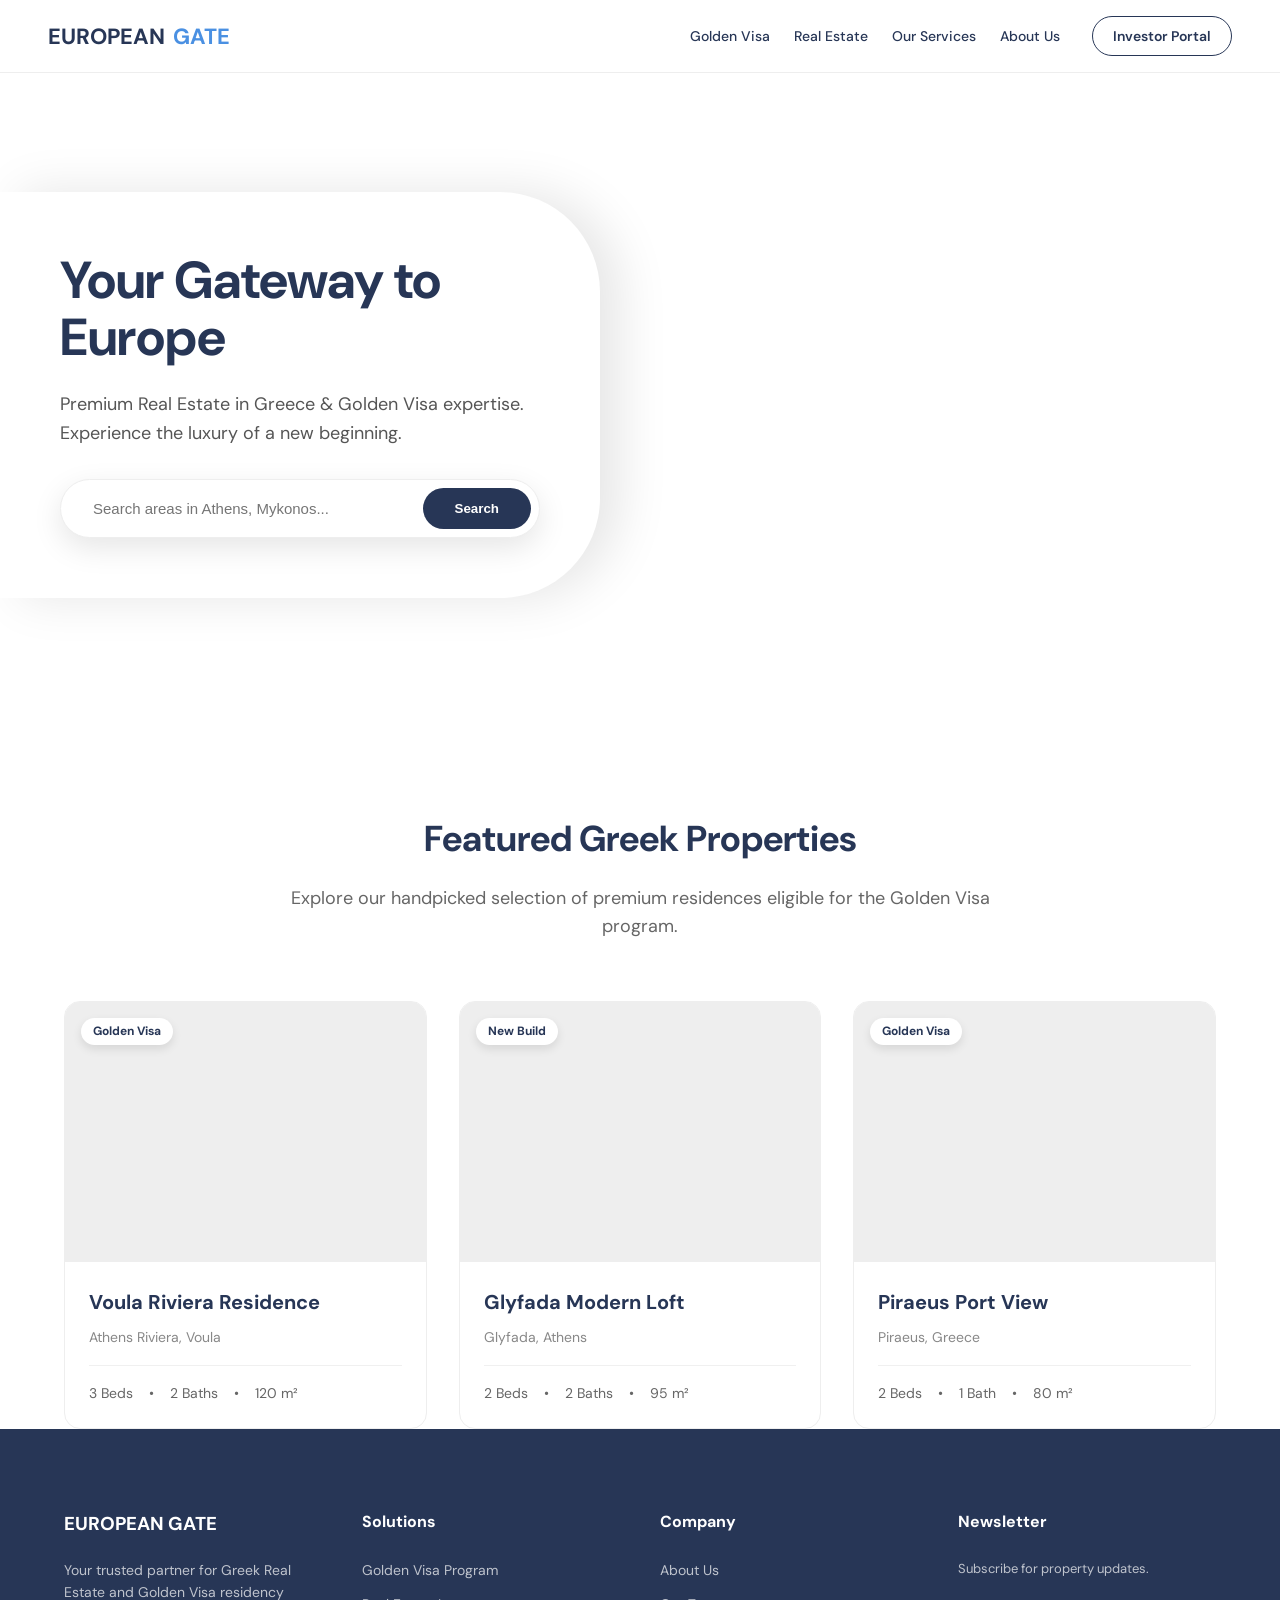
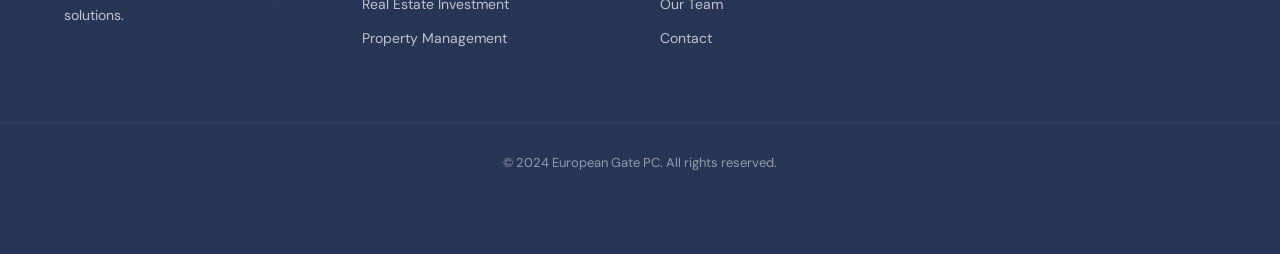
==== commit 14be911c: "Update index.htmlUpdate index.html with Blueground style" ====
--- a/index.html
+++ b/index.html
@@ -1,182 +1,4 @@
 <!DOCTYPE html>
-<html lang="en">
-<head>
-    <meta charset="UTF-8" />
-    <meta name="viewport" content="width=device-width, initial-scale=1.0" />
-    <title>EUROPEAN GATE PC – Greece Real Estate & Golden Visa</title>
-    <link href="https://fonts.googleapis.com/css2?family=DM+Sans:wght@300;400;500;600;700&display=swap" rel="stylesheet" />
-    <style>
-        /* ===== RESET & BASE ===== */
-        *, *::before, *::after { box-sizing: border-box; margin: 0; padding: 0; }
-        html { scroll-behavior: smooth; }
-        body {
-            font-family: 'DM Sans', sans-serif;
-            color: #273656;
-            background: #fff;
-            line-height: 1.6;
-        }
-        a { text-decoration: none; color: inherit; transition: 0.3s; }
-        ul { list-style: none; }
-        img { display: block; width: 100%; height: auto; object-fit: cover; }
-
-        .container { max-width: 1200px; margin: 0 auto; padding: 0 20px; }
-
-        /* ===== NAV ===== */
-        nav {
-            position: fixed;
-            top: 0; left: 0; right: 0;
-            z-index: 1000;
-            display: flex;
-            align-items: center;
-            justify-content: space-between;
-            padding: 15px 48px;
-            background: rgba(255, 255, 255, 0.95);
-            backdrop-filter: blur(10px);
-            border-bottom: 1px solid #f0f0f0;
-        }
-        .nav-logo { font-size: 24px; font-weight: 700; color: #273656; }
-        .nav-logo span { color: #4a90e2; }
-        .nav-right { display: flex; align-items: center; gap: 30px; }
-        .nav-links { display: flex; gap: 25px; }
-        .nav-links a { font-weight: 500; font-size: 15px; cursor: pointer; }
-        .nav-links a:hover { color: #4a90e2; }
-        
-        .lang-switch { display: flex; border: 1px solid #ddd; border-radius: 20px; padding: 2px; background: #f5f5f5; }
-        .lang-btn { padding: 5px 12px; border-radius: 18px; font-size: 12px; font-weight: 600; cursor: pointer; transition: 0.3s; }
-        .lang-btn.active { background: #273656; color: #fff; }
-        
-        .btn-portal { padding: 10px 20px; border: 1px solid #273656; border-radius: 50px; font-weight: 600; font-size: 14px; }
-        .btn-portal:hover { background: #273656; color: #fff; }
-
-        /* ===== HERO ===== */
-        .hero {
-            height: 80vh;
-            background: linear-gradient(rgba(0,0,0,0.4), rgba(0,0,0,0.4)), url('https://images.unsplash.com/photo-1516483642144-7386221788cd?auto=format&fit=crop&w=1920&q=80') center/cover;
-            display: flex;
-            flex-direction: column;
-            justify-content: center;
-            align-items: center;
-            color: #fff;
-            text-align: center;
-            padding: 0 20px;
-        }
-        .hero h1 { font-size: 56px; margin-bottom: 20px; font-weight: 700; max-width: 900px; }
-        .hero p { font-size: 20px; margin-bottom: 40px; opacity: 0.9; max-width: 700px; }
-
-        /* ===== SECTIONS ===== */
-        section { padding: 80px 0; }
-        .section-title { font-size: 36px; margin-bottom: 15px; font-weight: 700; text-align: center; }
-        .section-subtitle { font-size: 18px; color: #666; text-align: center; margin-bottom: 60px; max-width: 800px; margin-left: auto; margin-right: auto; }
-
-        /* ===== SERVICES GRID ===== */
-        .services-grid { display: grid; grid-template-columns: repeat(auto-fill, minmax(350px, 1fr)); gap: 30px; }
-        .service-card { padding: 40px; border-radius: 20px; background: #f9f9f9; transition: 0.3s; border: 1px solid transparent; }
-        .service-card:hover { transform: translateY(-10px); background: #fff; box-shadow: 0 20px 40px rgba(0,0,0,0.05); border-color: #eee; }
-        .service-icon { font-size: 40px; margin-bottom: 20px; }
-        .service-card h3 { font-size: 22px; margin-bottom: 15px; font-weight: 700; }
-        .service-card p { color: #666; font-size: 16px; }
-
-        /* ===== PROPERTY GRID ===== */
-        .property-grid { display: grid; grid-template-columns: repeat(auto-fill, minmax(350px, 1fr)); gap: 40px; }
-        .property-card { border-radius: 20px; overflow: hidden; background: #fff; box-shadow: 0 10px 30px rgba(0,0,0,0.05); transition: 0.3s; position: relative; }
-        .property-card:hover { transform: translateY(-10px); }
-        .property-img { height: 260px; background-size: cover; background-position: center; }
-        .property-badge { position: absolute; top: 20px; right: 20px; background: #4a90e2; color: #fff; padding: 5px 15px; border-radius: 20px; font-size: 12px; font-weight: 700; }
-        .property-info { padding: 25px; }
-        .property-price { font-size: 24px; font-weight: 700; color: #273656; margin-bottom: 5px; }
-        .property-loc { display: flex; align-items: center; gap: 5px; color: #666; font-size: 14px; margin-bottom: 15px; }
-        .property-specs { display: flex; gap: 20px; font-size: 14px; border-top: 1px solid #eee; padding-top: 15px; color: #444; }
-
-        /* ===== CONTACT FORM ===== */
-        .contact-section { background: #fdfdfd; }
-        .contact-container { display: grid; grid-template-columns: 1fr 1fr; gap: 80px; align-items: center; }
-        .form-group { margin-bottom: 20px; }
-        .form-group label { display: block; margin-bottom: 8px; font-weight: 600; font-size: 14px; }
-        .form-control { width: 100%; padding: 12px 16px; border: 1px solid #ddd; border-radius: 8px; font-family: inherit; font-size: 15px; outline: none; }
-        .form-control:focus { border-color: #273656; }
-        .btn-submit { background: #273656; color: #fff; border: none; padding: 15px 30px; border-radius: 50px; font-weight: 700; cursor: pointer; transition: 0.3s; width: 100%; }
-        .btn-submit:hover { background: #1a253d; }
-
-        /* ===== HIGHLIGHT SECTION ===== */
-        .highlight-section { background: #273656; color: #fff; padding: 100px 0; border-radius: 40px; margin-bottom: 80px; }
-        .highlight-grid { display: grid; grid-template-columns: 1fr 1fr; gap: 60px; align-items: center; }
-        .highlight-content h2 { font-size: 40px; margin-bottom: 25px; line-height: 1.2; }
-        .highlight-content p { font-size: 18px; opacity: 0.8; margin-bottom: 30px; }
-        .highlight-img { border-radius: 20px; overflow: hidden; height: 400px; }
-
-        /* ===== FOOTER ===== */
-        footer { background: #fff; padding: 80px 0 40px; border-top: 1px solid #eee; }
-        .footer-grid { display: grid; grid-template-columns: repeat(4, 1fr); gap: 40px; margin-bottom: 60px; }
-        .footer-col h4 { margin-bottom: 20px; font-size: 16px; }
-        .footer-col ul li { margin-bottom: 10px; font-size: 14px; color: #666; }
-        .footer-bottom { border-top: 1px solid #eee; padding-top: 40px; text-align: center; font-size: 14px; color: #999; }
-
-        @media (max-width: 992px) {
-            .highlight-grid, .contact-container { grid-template-columns: 1fr; }
-            .hero h1 { font-size: 40px; }
-            .nav-right { gap: 15px; }
-            .nav-links { display: none; }
-            .footer-grid { grid-template-columns: 1fr 1fr; }
-        }
-
-        /* Language Toggle Logic */
-        [lang-content="zh"] { display: none; }
-        body.lang-zh [lang-content="en"] { display: none; }
-        body.lang-zh [lang-content="zh"] { display: block; }
-        body.lang-zh .section-subtitle[lang-content="zh"] { display: block; text-align: center; }
-    </style>
-</head>
-<body>
-
-    <nav>
-        <div class="nav-logo">EUROPEAN<span>GATE</span></div>
-        <div class="nav-right">
-            <div class="nav-links">
-                <a href="#services"><span lang-content="en">Services</span><span lang-content="zh">业务范围</span></a>
-                <a href="#properties"><span lang-content="en">Properties</span><span lang-content="zh">优质房源</span></a>
-                <a href="#contact"><span lang-content="en">Contact</span><span lang-content="zh">联系我们</span></a>
-            </div>
-            <div class="lang-switch">
-                <div class="lang-btn active" id="btn-en" onclick="setLang('en')">EN</div>
-                <div class="lang-btn" id="btn-zh" onclick="setLang('zh')">中文</div>
-            </div>
-            <a href="#" class="btn-portal"><span lang-content="en">Client Portal</span><span lang-content="zh">客户登入</span></a>
-        </div>
-    </nav>
-
-    <header class="hero">
-        <h1 lang-content="en">Premium Greece Real Estate Management</h1>
-        <h1 lang-content="zh">希腊优质房产与资产管理专家</h1>
-        <p lang-content="en">Professional solutions for property owners and Golden Visa investors across Greece.</p>
-        <p lang-content="zh">为您量身定制的希腊优质房产托管与黄金签证全流程服务。</p>
-        <a href="#contact" class="btn-portal" style="background: #fff; color: #273656; border: none; padding: 15px 40px;">
-            <span lang-content="en">Get a Free Consultation</span>
-            <span lang-content="zh">获取免费咨询</span>
-        </a>
-    </header>
-
-    <main class="container">
-        <!-- Services -->
-        <section id="services">
-            <h2 class="section-title">
-                <span lang-content="en">Our Core Services</span>
-                <span lang-content="zh">我们的核心业务</span>
-            </h2>
-            <p class="section-subtitle" lang-content="en">We provide a one-stop solution for your investment in Greece, from acquisition to ongoing management.</p>
-            <p class="section-subtitle" lang-content="zh">我们为您的希腊投资提供一站式解决方案，涵盖从房产购置到持续托管的全生命周期。</p>
-            
-            <div class="services-grid">
-                <div class="service-card">
-                    <div class="service-icon">🏠</div>
-                    <h3 lang-content="en">Property Management</h3><h3 lang-content="zh">房产托管</h3>
-                    <p lang-content="en">Maximized rental yields and maintenance-free ownership for overseas investors.</p>
-                    <p lang-content="zh">为海外投资者实现租金收益最大化，提供无忧的房产维护与托管。</p>
-                </div>
-                <div class="service-card">
-                    <div class="service-icon">📜</div>
-                    <h3 lang-content="en">Golden Visa Services</h3><h3 lang-content="zh">黄金签证办理</h3>
-                    <p lang-content="en">Expert legal guidance for Greek residency through strategic real estate investment.</p>
-                    <p lang-content="zh">通过房产投资获取希腊居留权的专业法律指导与代办服务。<!DOCTYPE html>
 <html lang="en">
 <head>
     <meta charset="UTF-8">
@@ -184,1200 +6,159 @@
     <title>EUROPEAN GATE PC – Greece Real Estate & Golden Visa</title>
     <link href="https://fonts.googleapis.com/css2?family=DM+Sans:wght@300;400;500;600;700&display=swap" rel="stylesheet">
     <style>
-        /* ===== RESET & BASE ===== */
-        *, *::before, *::after { box-sizing: border-box; margin: 0; padding: 0; }
-        html { scroll-behavior: smooth; }
-        body { font-family: 'DM Sans', sans-serif; color: #273656; background: #fff; line-height: 1.6; overflow-x: hidden; }
+        :root {
+            --navy: #273656;
+            --blue: #4a90e2;
+            --text: #273656;
+            --bg: #ffffff;
+            --light-bg: #f5f7fa;
+            --radius: 16px;
+        }
+        * { margin: 0; padding: 0; box-sizing: border-box; }
+        body { font-family: 'DM Sans', sans-serif; color: var(--text); background: var(--bg); line-height: 1.6; }
         a { text-decoration: none; color: inherit; transition: 0.3s; }
         ul { list-style: none; }
-        img { display: block; width: 100%; height: auto; object-fit: cover; }
-        
         .container { max-width: 1200px; margin: 0 auto; padding: 0 24px; }
-        .section-padding { padding: 80px 0; }
-        .btn { display: inline-block; padding: 12px 32px; border-radius: 8px; font-weight: 600; cursor: pointer; transition: 0.3s; border: none; font-size: 16px; }
-        .btn-primary { background: #273656; color: #fff; }
-        .btn-primary:hover { background: #1a253d; }
-        
-        /* ===== NAV ===== */
-        nav { position: fixed; top: 0; left: 0; right: 0; z-index: 1000; display: flex; align-items: center; justify-content: space-between; padding: 15px 48px; background: rgba(255, 255, 255, 0.95); backdrop-filter: blur(10px); border-bottom: 1px solid #f0f0f0; }
-        .logo { font-size: 20px; font-weight: 700; letter-spacing: 1px; color: #273656; }
-        .nav-links { display: flex; gap: 32px; align-items: center; }
-        .nav-links a { font-size: 15px; font-weight: 500; }
-        .lang-switch { display: flex; gap: 12px; border-left: 1px solid #ddd; padding-left: 20px; }
-        .lang-btn { cursor: pointer; font-size: 14px; font-weight: 600; color: #999; }
-        .lang-btn.active { color: #273656; }
-        
-        /* ===== HERO ===== */
-        .hero { height: 90vh; background: linear-gradient(rgba(0,0,0,0.3), rgba(0,0,0,0.3)), url('https://images.unsplash.com/photo-1516483638261-f4dbaf036963?auto=format&fit=crop&q=80&w=2000') center/cover no-repeat; display: flex; align-items: center; color: #fff; text-align: center; }
-        .hero-content { max-width: 800px; margin: 0 auto; }
-        .hero h1 { font-size: 56px; font-weight: 700; margin-bottom: 24px; line-height: 1.1; }
-        .hero p { font-size: 20px; margin-bottom: 40px; opacity: 0.9; }
-
-        /* ===== SERVICES ===== */
-        .section-title { text-align: center; margin-bottom: 60px; }
-        .section-title h2 { font-size: 36px; margin-bottom: 16px; }
-        .services-grid { display: grid; grid-template-columns: repeat(auto-fit, minmax(350px, 1fr)); gap: 32px; }
-        .service-card { background: #f7f8f9; border-radius: 12px; padding: 40px; transition: 0.3s; cursor: pointer; border: 1px solid transparent; }
-        .service-card:hover { transform: translateY(-5px); border-color: #273656; background: #fff; box-shadow: 0 20px 40px rgba(0,0,0,0.05); }
-        .service-icon { font-size: 32px; margin-bottom: 24px; }
-        .service-card h3 { font-size: 24px; margin-bottom: 16px; }
-        .service-card p { color: #5e6d82; margin-bottom: 24px; }
-        .learn-more { font-weight: 600; color: #273656; display: flex; align-items: center; gap: 8px; }
-
-        /* ===== WHY GREECE ===== */
-        .why-greece { background: #273656; color: #fff; }
-        .why-grid { display: grid; grid-template-columns: 1fr 1fr; gap: 60px; align-items: center; }
-        .why-image img { border-radius: 12px; }
-        .why-content h2 { font-size: 36px; margin-bottom: 24px; }
-        .why-item { margin-bottom: 32px; }
-        .why-item h4 { font-size: 20px; margin-bottom: 8px; }
-        .why-item p { opacity: 0.8; }
-
-        /* ===== CONTACT ===== */
-        .contact-box { background: #f7f8f9; border-radius: 20px; padding: 60px; text-align: center; }
-        .contact-box h2 { font-size: 36px; margin-bottom: 24px; }
-        .contact-details { display: flex; justify-content: center; gap: 40px; margin-top: 40px; }
-        .contact-item h5 { font-size: 14px; text-transform: uppercase; color: #999; margin-bottom: 8px; }
-        .contact-item p { font-size: 18px; font-weight: 600; }
-
-        /* ===== FOOTER ===== */
-        footer { padding: 60px 0; border-top: 1px solid #f0f0f0; text-align: center; color: #999; font-size: 14px; }
-
-        /* ===== MODAL ===== */
-        .modal-overlay { position: fixed; top: 0; left: 0; right: 0; bottom: 0; background: rgba(39, 54, 86, 0.8); z-index: 2000; display: none; align-items: center; justify-content: center; backdrop-filter: blur(5px); }
-        .modal-content { background: #fff; width: 90%; max-width: 600px; padding: 48px; border-radius: 20px; position: relative; animation: modalUp 0.4s ease-out; }
-        @keyframes modalUp { from { opacity: 0; transform: translateY(30px); } to { opacity: 1; transform: translateY(0); } }
-        .close-modal { position: absolute; top: 24px; right: 24px; font-size: 24px; cursor: pointer; color: #999; }
-        .modal-body h2 { margin-bottom: 20px; color: #273656; }
-        .modal-body p { font-size: 18px; color: #5e6d82; line-height: 1.8; margin-bottom: 24px; }
-        .modal-highlight { background: #f7f8f9; padding: 20px; border-radius: 12px; border-left: 4px solid #273656; margin-top: 24px; }
-
-        /* ===== LANG TOGGLE HELPER ===== */
-        [lang-zh] { display: none; }
-        body.lang-zh [lang-en] { display: none; }
-        body.lang-zh [lang-zh] { display: block; }
-        
-        @media (max-width: 768px) {
-            .hero h1 { font-size: 36px; }
-            .nav-links { display: none; }
-            .why-grid { grid-template-columns: 1fr; }
+        nav {
+            position: fixed; top: 0; left: 0; right: 0; z-index: 1000;
+            display: flex; align-items: center; justify-content: space-between;
+            padding: 16px 48px; background: rgba(255, 255, 255, 0.95);
+            backdrop-filter: blur(10px); border-bottom: 1px solid #eee;
         }
+        .nav-logo { font-size: 22px; font-weight: 700; color: var(--navy); display: flex; align-items: center; gap: 8px; }
+        .nav-logo span { color: var(--blue); }
+        .nav-right { display: flex; align-items: center; gap: 32px; }
+        .nav-links { display: flex; gap: 24px; font-weight: 500; font-size: 14px; }
+        .nav-links a:hover { color: var(--blue); }
+        .btn-portal {
+            padding: 8px 20px; border: 1.5px solid var(--navy); border-radius: 50px;
+            font-size: 14px; font-weight: 600; transition: 0.3s;
+        }
+        .btn-portal:hover { background: var(--navy); color: #fff; }
+        .hero {
+            height: 90vh; background: url('https://images.unsplash.com/photo-1516483642144-7386221788cd?auto=format&fit=crop&w=1920&q=80') center/cover;
+            display: flex; align-items: center; position: relative; padding-top: 80px;
+        }
+        .hero-content {
+            background: #fff; padding: 60px; border-radius: 0 100px 100px 0;
+            max-width: 600px; box-shadow: 20px 0 50px rgba(0,0,0,0.1);
+        }
+        .hero h1 { font-size: 52px; line-height: 1.1; margin-bottom: 24px; font-weight: 700; color: var(--navy); }
+        .hero p { font-size: 18px; margin-bottom: 32px; color: #555; }
+        .search-container {
+            display: flex; background: #fff; border-radius: 50px; padding: 8px;
+            box-shadow: 0 10px 30px rgba(0,0,0,0.1); width: 100%; border: 1px solid #eee;
+        }
+        .search-input { border: none; padding: 12px 24px; flex: 1; border-radius: 50px; outline: none; font-size: 15px; }
+        .btn-search {
+            background: var(--navy); color: #fff; border: none; padding: 12px 32px;
+            border-radius: 50px; font-weight: 600; cursor: pointer;
+        }
+        section { padding: 100px 0; }
+        .section-header { text-align: center; margin-bottom: 60px; }
+        .section-header h2 { font-size: 36px; margin-bottom: 16px; color: var(--navy); }
+        .section-header p { font-size: 18px; color: #666; max-width: 700px; margin: 0 auto; }
+        .property-grid { display: grid; grid-template-columns: repeat(auto-fill, minmax(350px, 1fr)); gap: 32px; }
+        .property-card {
+            background: #fff; border-radius: var(--radius); overflow: hidden;
+            transition: 0.3s; border: 1px solid #eee; position: relative;
+        }
+        .property-card:hover { transform: translateY(-8px); box-shadow: 0 20px 40px rgba(0,0,0,0.08); }
+        .property-img { height: 260px; background: #eee center/cover; }
+        .property-info { padding: 24px; }
+        .property-info h3 { font-size: 20px; margin-bottom: 8px; color: var(--navy); }
+        .property-info .location { color: #888; font-size: 14px; margin-bottom: 16px; display: block; }
+        .property-meta { display: flex; gap: 16px; font-size: 14px; color: #666; border-top: 1px solid #f0f0f0; padding-top: 16px; }
+        .badge {
+            position: absolute; top: 16px; left: 16px; background: #fff;
+            padding: 4px 12px; border-radius: 20px; font-size: 12px; font-weight: 700;
+            color: var(--navy); box-shadow: 0 4px 10px rgba(0,0,0,0.1);
+        }
+        footer { background: var(--navy); color: #fff; padding: 80px 0; }
+        .footer-grid { display: grid; grid-template-columns: repeat(4, 1fr); gap: 40px; }
+        .footer-col h4 { margin-bottom: 24px; font-size: 16px; }
+        .footer-col ul li { margin-bottom: 12px; opacity: 0.7; font-size: 14px; }
+        .footer-bottom { border-top: 1px solid rgba(255,255,255,0.1); margin-top: 60px; padding-top: 30px; text-align: center; font-size: 13px; opacity: 0.5; }
     </style>
 </head>
-<body class="lang-en">
-
-    <nav>
-        <div class="logo">EUROPEAN GATE</div>
+<body>
+<nav>
+    <a href="#" class="nav-logo">EUROPEAN<span>GATE</span></a>
+    <div class="nav-right">
         <div class="nav-links">
-            <a href="#services"><span lang-en>Services</span><span lang-zh>服务项目</span></a>
-            <a href="#why"><span lang-en>Why Greece</span><span lang-zh>为什么选择希腊</span></a>
-            <a href="#contact"><span lang-en>Contact</span><span lang-zh>联系我们</span></a>
-            <div class="lang-switch">
-                <span class="lang-btn active" onclick="setLang('en')">EN</span>
-                <span class="lang-btn" onclick="setLang('zh')">中文</span>
+            <a href="#">Golden Visa</a>
+            <a href="#">Real Estate</a>
+            <a href="#">Our Services</a>
+            <a href="#">About Us</a>
+        </div>
+        <a href="#" class="btn-portal">Investor Portal</a>
+    </div>
+</nav>
+<section class="hero">
+    <div class="hero-content">
+        <h1>Your Gateway to Europe</h1>
+        <p>Premium Real Estate in Greece & Golden Visa expertise. Experience the luxury of a new beginning.</p>
+        <div class="search-container">
+            <input type="text" class="search-input" placeholder="Search areas in Athens, Mykonos...">
+            <button class="btn-search">Search</button>
+        </div>
+    </div>
+</section>
+<section class="container">
+    <div class="section-header">
+        <h2>Featured Greek Properties</h2>
+        <p>Explore our handpicked selection of premium residences eligible for the Golden Visa program.</p>
+    </div>
+    <div class="property-grid">
+        <div class="property-card">
+            <div class="badge">Golden Visa</div>
+            <div class="property-img" style="background-image: url('https://images.unsplash.com/photo-1512917774080-9991f1c4c750?auto=format&fit=crop&w=800&q=80');"></div>
+            <div class="property-info">
+                <h3>Voula Riviera Residence</h3>
+                <span class="location">Athens Riviera, Voula</span>
+                <div class="property-meta"><span>3 Beds</span> • <span>2 Baths</span> • <span>120 m²</span></div>
             </div>
         </div>
-    </nav>
-
-    <section class="hero">
-        <div class="container hero-content">
-            <h1 lang-en>Premium Property Management in Greece</h1>
-            <h1 lang-zh>希腊优质房产管理与投资</h1>
-            <p lang-en>Expert solutions for Golden Visa, property sales, and professional management of your Greek assets.</p>
-            <p lang-zh>为您提供黄金签证办理、房产买卖及专业的希腊资产托管服务。</p>
-            <a href="#services" class="btn btn-primary"><span lang-en>Explore Services</span><span lang-zh>探索服务项目</span></a>
-        </div>
-    </section>
-
-    <section id="services" class="section-padding">
-        <div class="container">
-            <div class="section-title">
-                <h2 lang-en>Our Core Business</h2>
-                <h2 lang-zh>核心业务</h2>
-            </div>
-            <div class="services-grid">
-                <!-- Property Management -->
-                <div class="service-card" onclick="openModal('mgmt')">
-                    <div class="service-icon">🏠</div>
-                    <h3 lang-en>Property Management</h3>
-                    <h3 lang-zh>房产托管</h3>
-                    <p lang-en>Comprehensive management including tenant search and full maintenance.</p>
-                    <p lang-zh>包括寻找租客、日常维护在内的全方位托管服务。</p>
-                    <div class="learn-more"><span lang-en>Learn more</span><span lang-zh>了解更多</span> →</div>
-                </div>
-
-                <!-- Golden Visa -->
-                <div class="service-card" onclick="openModal('visa')">
-                    <div class="service-icon">📜</div>
-                    <h3 lang-en>Golden Visa Handling</h3>
-                    <h3 lang-zh>黄金签证办理</h3>
-                    <p lang-en>End-to-end processing for the Greek residency-by-investment program.</p>
-                    <p lang-zh>希腊投资居留计划的一站式全程办理服务。</p>
-                    <div class="learn-more"><span lang-en>Learn more</span><span lang-zh>了解更多</span> →</div>
-                </div>
-
-                <!-- Property Sales -->
-                <div class="service-card" onclick="openModal('sales')">
-                    <div class="service-icon">🤝</div>
-                    <h3 lang-en>Property Buying & Selling</h3>
-                    <h3 lang-zh>房产买卖</h3>
-                    <p lang-en>Expert brokerage services for investors and homeowners in Greece.</p>
-                    <p lang-zh>为希腊的投资者和业主提供专业的房产经纪服务。</p>
-                    <div class="learn-more"><span lang-en>Learn more</span><span lang-zh>了解更多</span> →</div>
-                </div>
-
-                <!-- House Insurance -->
-                <div class="service-card" onclick="openModal('insur_h')">
-                    <div class="service-icon">🛡️</div>
-                    <h3 lang-en>House Insurance</h3>
-                    <h3 lang-zh>房屋保险</h3>
-                    <p lang-en>Protect your property investment from unforeseen risks.</p>
-                    <p lang-zh>为您的房产投资提供全方位保障，规避不可预见的风险。</p>
-                    <div class="learn-more"><span lang-en>Learn more</span><span lang-zh>了解更多</span> →</div>
-                </div>
-
-                <!-- Personal Insurance -->
-                <div class="service-card" onclick="openModal('insur_p')">
-                    <div class="service-icon">🏥</div>
-                    <h3 lang-en>Golden Visa Personal Insurance</h3>
-                    <h3 lang-zh>黄金签证个人保险</h3>
-                    <p lang-en>Required health insurance compliant with immigration laws.</p>
-                    <p lang-zh>符合移民局要求的黄金签证申请人医疗保险。</p>
-                    <div class="learn-more"><span lang-en>Learn more</span><span lang-zh>了解更多</span> →</div>
-                </div>
-ctrl+<!DOCTYPE html>
-<html lang="en">
-<head>
-    <meta charset="UTF-8">
-    <meta name="viewport" content="width=device-width, initial-scale=1.0">
-    <title>EUROPEAN GATE PC – Greece Real Estate & Golden Visa</title>
-    <link href="https://fonts.googleapis.com/css2?family=DM+Sans:wght@300;400;500;600;700&display=swap" rel="stylesheet">
-    <style>
-        /* ===== RESET & BASE ===== */
-        *, *::before, *::after { box-sizing: border-box; margin: 0; padding: 0; }
-        html { scroll-behavior: smooth; }
-        body { font-family: 'DM Sans', sans-serif; color: #273656; background: #fff; line-height: 1.6; overflow-x: hidden; transition: 0.3s; }
-        a { text-decoration: none; color: inherit; transition: 0.3s; }
-        ul { list-style: none; }
-        img { display: block; width: 100%; height: auto; object-fit: cover; }
-        
-        .container { max-width: 1200px; margin: 0 auto; padding: 0 24px; }
-        .section-padding { padding: 100px 0; }
-        .btn { display: inline-block; padding: 14px 36px; border-radius: 8px; font-weight: 600; cursor: pointer; transition: 0.3s; border: none; font-size: 16px; }
-        .btn-primary { background: #273656; color: #fff; }
-        .btn-primary:hover { background: #1a253d; box-shadow: 0 10px 20px rgba(0,0,0,0.1); }
-        
-        /* ===== NAV ===== */
-        nav { position: fixed; top: 0; left: 0; right: 0; z-index: 1000; display: flex; align-items: center; justify-content: space-between; padding: 18px 60px; background: rgba(255, 255, 255, 0.98); backdrop-filter: blur(10px); border-bottom: 1px solid #f0f0f0; }
-        .logo { font-size: 22px; font-weight: 700; letter-spacing: 1.5px; color: #273656; }
-        .nav-links { display: flex; gap: 40px; align-items: center; }
-        .nav-links a { font-size: 15px; font-weight: 600; text-transform: uppercase; letter-spacing: 0.5px; }
-        .lang-switch { display: flex; gap: 15px; border-left: 1px solid #eee; padding-left: 25px; margin-left: 10px; }
-        .lang-btn { cursor: pointer; font-size: 14px; font-weight: 700; color: #ccc; transition: 0.3s; }
-        .lang-btn.active { color: #273656; border-bottom: 2px solid #273656; }
-        
-        /* ===== HERO ===== */
-        .hero { height: 95vh; background: linear-gradient(rgba(39, 54, 86, 0.4), rgba(39, 54, 86, 0.4)), url('https://images.unsplash.com/photo-1516483638261-f4dbaf036963?auto=format&fit=crop&q=80&w=2000') center/cover no-repeat; display: flex; align-items: center; color: #fff; text-align: left; }
-        .hero h1 { font-size: 64px; font-weight: 700; margin-bottom: 28px; line-height: 1.1; max-width: 900px; }
-        .hero p { font-size: 22px; margin-bottom: 48px; opacity: 0.95; max-width: 700px; font-weight: 300; }
-
-        /* ===== SERVICES ===== */
-        .section-title { text-align: left; margin-bottom: 80px; max-width: 600px; }
-        .section-title h2 { font-size: 42px; margin-bottom: 20px; color: #273656; font-weight: 700; }
-        .services-grid { display: grid; grid-template-columns: repeat(auto-fit, minmax(350px, 1fr)); gap: 40px; }
-        .service-card { background: #fff; border-radius: 16px; padding: 48px; transition: 0.4s cubic-bezier(0.165, 0.84, 0.44, 1); cursor: pointer; border: 1px solid #f0f0f0; display: flex; flex-direction: column; height: 100%; }
-        .service-card:hover { transform: translateY(-8px); box-shadow: 0 30px 60px rgba(39, 54, 86, 0.08); border-color: #273656; }
-        .service-icon { font-size: 40px; margin-bottom: 32px; background: #f7f8f9; width: 80px; height: 80px; display: flex; align-items: center; justify-content: center; border-radius: 50%; }
-        .service-card h3 { font-size: 26px; margin-bottom: 20px; font-weight: 700; }
-        .service-card p { color: #5e6d82; margin-bottom: 32px; font-size: 17px; flex-grow: 1; }
-        .learn-more { font-weight: 700; color: #273656; display: flex; align-items: center; gap: 10px; font-size: 15px; text-transform: uppercase; }
-
-        /* ===== WHY GREECE ===== */
-        .why-section { background: #f7f8f9; }
-        .why-grid { display: grid; grid-template-columns: 1fr 1fr; gap: 80px; align-items: center; }
-        .why-image { position: relative; }
-        .why-image img { border-radius: 20px; box-shadow: 0 40px 80px rgba(0,0,0,0.1); }
-        .why-content h2 { font-size: 42px; margin-bottom: 40px; font-weight: 700; }
-        .why-item { margin-bottom: 48px; border-left: 3px solid #273656; padding-left: 30px; }
-        .why-item h4 { font-size: 22px; margin-bottom: 12px; font-weight: 700; }
-        .why-item p { color: #5e6d82; font-size: 17px; }
-
-        /* ===== CONTACT ===== */
-        .contact-box { background: #273656; border-radius: 24px; padding: 80px; text-align: center; color: #fff; }
-        .contact-box h2 { font-size: 42px; margin-bottom: 24px; font-weight: 700; }
-        .contact-box p { font-size: 20px; opacity: 0.8; margin-bottom: 56px; }
-        .contact-grid { display: grid; grid-template-columns: repeat(3, 1fr); gap: 40px; }
-        .contact-item h5 { font-size: 13px; text-transform: uppercase; color: #99aab5; margin-bottom: 12px; letter-spacing: 1px; }
-        .contact-item p { font-size: 20px; font-weight: 600; opacity: 1; margin-bottom: 0; }
-
-        /* ===== FOOTER ===== */
-        footer { padding: 80px 0; border-top: 1px solid #f0f0f0; text-align: center; color: #99aab5; font-size: 15px; }
-
-        /* ===== MODAL ===== */
-        .modal-overlay { position: fixed; top: 0; left: 0; right: 0; bottom: 0; background: rgba(39, 54, 86, 0.85); z-index: 2000; display: none; align-items: center; justify-content: center; backdrop-filter: blur(8px); }
-        .modal-content { background: #fff; width: 95%; max-width: 700px; padding: 64px; border-radius: 24px; position: relative; animation: modalUp 0.5s cubic-bezier(0.19, 1, 0.22, 1); max-height: 90vh; overflow-y: auto; }
-        @keyframes modalUp { from { opacity: 0; transform: translateY(40px); } to { opacity: 1; transform: translateY(0); } }
-        .close-modal { position: absolute; top: 32px; right: 32px; font-size: 32px; cursor: pointer; color: #ccc; transition: 0.3s; }
-        .close-modal:hover { color: #273656; }
-        .modal-body h2 { margin-bottom: 28px; color: #273656; font-size: 36px; font-weight: 700; }
-        .modal-body p { font-size: 18px; color: #5e6d82; line-height: 1.8; margin-bottom: 28px; }
-        .modal-highlight { background: #f7f8f9; padding: 32px; border-radius: 16px; border-left: 6px solid #273656; margin: 32px 0; }
-        .modal-highlight h4 { font-weight: 700; margin-bottom: 12px; font-size: 18px; color: #273656; }
-
-        /* ===== LANG TOGGLE HELPER ===== */
-        [lang-zh] { display: none; }
-        body.lang-zh [lang-en] { display: none; }
-        body.lang-zh [lang-zh] { display: block; }
-        
-        @media (max-width: 992px) {
-            .hero h1 { font-size: 48px; }
-            .why-grid { grid-template-columns: 1fr; }
-            .contact-grid { grid-template-columns: 1fr; gap: 40px; }
-            nav { padding: 18px 24px; }
-            .nav-links { gap: 20px; }
-        }
-    </style>
-</head>
-<body class="lang-en">
-
-    <nav>
-        <div class="logo">EUROPEAN GATE</div>
-        <div class="nav-links">
-            <a href="#services"><span lang-en>Services</span><span lang-zh>服务项目</span></a>
-            <a href="#why"><span lang-en>Why Greece</span><span lang-zh>为什么选择希腊</span></a>
-            <a href="#contact"><span lang-en>Contact</span><span lang-zh>联系我们</span></a>
-            <div class="lang-switch">
-                <span id="btn-en" class="lang-btn active" onclick="setLang('en')">EN</span>
-                <span id="btn-zh" class="lang-btn" onclick="setLang('zh')">中文</span>
+        <div class="property-card">
+            <div class="badge">New Build</div>
+            <div class="property-img" style="background-image: url('https://images.unsplash.com/photo-1600585154340-be6161a56a0c?auto=format&fit=crop&w=800&q=80');"></div>
+            <div class="property-info">
+                <h3>Glyfada Modern Loft</h3>
+                <span class="location">Glyfada, Athens</span>
+                <div class="property-meta"><span>2 Beds</span> • <span>2 Baths</span> • <span>95 m²</span></div>
             </div>
         </div>
-    </nav>
-
-    <section class="hero">
-        <div class="container hero-content">
-            <h1 lang-en>Professional Real Estate Management in Greece</h1>
-            <h1 lang-zh>希腊专业的房产托管与投资服务</h1>
-            <p lang-en>Complete lifecycle management for your Greek assets. From Golden Visa handling to professional property maintenance and rental optimization.</p>
-            <p lang-zh>为您的希腊资产提供全生命周期管理。从黄金签证办理到专业的房产维护及租赁优化，全程护航。</p>
-            <a href="#services" class="btn btn-primary"><span lang-en>Discover Our Services</span><span lang-zh>探索我们的服务</span></a>
-        </div>
-    </section>
-
-    <section id="services" class="section-padding">
-        <div class="container">
-            <div class="section-title">
-                <h2 lang-en>Our Expert Services</h2>
-                <h2 lang-zh>我们的专业服务</h2>
-                <p lang-en>Comprehensive business solutions for international investors in the Greek market.</p>
-                <p lang-zh>为希腊市场的国际投资者提供全面的商业解决方案。</p>
-            </div>
-            <div class="services-grid">
-                <!-- Property Management -->
-                <div class="service-card" onclick="openModal('mgmt')">
-                    <div class="service-icon">🏠</div>
-                    <h3 lang-en>Property Management</h3>
-                    <h3 lang-zh>房产托管</h3>
-                    <p lang-en>Hassle-free management with professional tenant screening and rental collection.</p>
-                    <p lang-zh>无忧托管服务，包括专业的租客背景筛选及租金收缴。</p>
-                    <div class="learn-more"><span lang-en>Service Details</span><span lang-zh>服务详情</span> →</div>
-                </div>
-
-                <!-- Golden Visa -->
-                <div class="service-card" onclick="openModal('visa')">
-                    <div class="service-icon">📜</div>
-                    <h3 lang-en>Golden Visa Handling</h3>
-                    <h3 lang-zh>黄金签证办理</h3>
-                    <p lang-en>Expert legal assistance for the Greek residence-by-investment program.</p>
-                    <p lang-zh>为希腊投资居留计划提供专业的法律和行政协助。</p>
-                    <div class="learn-more"><span lang-en>Service Details</span><span lang-zh>服务详情</span> →</div>
-                </div>
-
-                <!-- Property Sales -->
-                <div class="service-card" onclick="openModal('sales')">
-                    <div class="service-icon">🤝</div>
-                    <h3 lang-en>Property Buying & Selling</h3>
-                    <h3 lang-zh>房产买卖</h3>
-                    <p lang-en>Find the perfect property in Athens or islands with our market intelligence.</p>
-                    <p lang-zh>凭借我们的市场情报，在雅典或各岛屿寻找理想的房产。</p>
-                    <div class="learn-more"><span lang-en>Service Details</span><span lang-zh>服务详情</span> →</div>
-                </div>
-
-                <!-- House Insurance -->
-                <div class="service-card" onclick="openModal('insur_h')">
-                    <div class="service-icon">🛡️</div>
-                    <h3 lang-en>House Insurance</h3>
-                    <h3 lang-zh>房屋保险</h3>
-                    <p lang-en>Customized insurance plans to protect your Greek property assets.</p>
-                    <p lang-zh>定制化保险计划，全方位保护您的希腊房产资产。</p>
-                    <div class="learn-more"><span lang-en>Service Details</span><span lang-zh>服务详情</span> →</div>
-                </div>
-
-                <!-- Personal Insurance -->
-                <div class="service-card" onclick="openModal('insur_p')">
-                    <div class="service-icon">🏥</div>
-                    <h3 lang-en>Golden Visa Insurance</h3>
-                    <h3 lang-zh>黄金签证保险</h3>
-                    <p lang-en>Mandatory health insurance compliant with immigration regulations.</p>
-                    <p lang-zh>符合移民局要求的强制性医疗保险服务。</p>ctrl+<!DOCTYPE html>
-<html lang="en">
-<head>
-    <meta charset="UTF-8">
-    <meta name="viewport" content="width=device-width, initial-scale=1.0">
-    <title>EUROPEAN GATE PC – Greece Real Estate & Golden Visa</title>
-    <link href="https://fonts.googleapis.com/css2?family=DM+Sans:wght@300;400;500;600;700&display=swap" rel="stylesheet">
-    <style>
-        /* ===== RESET & BASE ===== */
-        *, *::before, *::after { box-sizing: border-box; margin: 0; padding: 0; }
-        html { scroll-behavior: smooth; }
-        body { font-family: 'DM Sans', sans-serif; color: #273656; background: #fff; line-height: 1.6; overflow-x: hidden; }
-        a { text-decoration: none; color: inherit; transition: 0.3s; }
-        ul { list-style: none; }
-        img { display: block; width: 100%; height: auto; object-fit: cover; }
-        
-        .container { max-width: 1200px; margin: 0 auto; padding: 0 24px; }
-        .section-padding { padding: 100px 0; }
-        .btn { display: inline-block; padding: 14px 36px; border-radius: 8px; font-weight: 600; cursor: pointer; transition: 0.3s; border: none; font-size: 16px; }
-        .btn-primary { background: #273656; color: #fff; }
-        .btn-primary:hover { background: #1a253d; box-shadow: 0 10px 20px rgba(0,0,0,0.1); }
-        
-        /* ===== NAV ===== */
-        nav { position: fixed; top: 0; left: 0; right: 0; z-index: 1000; display: flex; align-items: center; justify-content: space-between; padding: 18px 60px; background: rgba(255, 255, 255, 0.98); backdrop-filter: blur(10px); border-bottom: 1px solid #f0f0f0; }
-        .logo { font-size: 22px; font-weight: 700; letter-spacing: 1.5px; color: #273656; }
-        .nav-links { display: flex; gap: 40px; align-items: center; }
-        .nav-links a { font-size: 15px; font-weight: 600; text-transform: uppercase; letter-spacing: 0.5px; }
-        .lang-switch { display: flex; gap: 15px; border-left: 1px solid #eee; padding-left: 25px; margin-left: 10px; }
-        .lang-btn { cursor: pointer; font-size: 14px; font-weight: 700; color: #ccc; transition: 0.3s; }
-        .lang-btn.active { color: #273656; border-bottom: 2px solid #273656; }
-        
-        /* ===== HERO ===== */
-        .hero { height: 95vh; background: linear-gradient(rgba(39, 54, 86, 0.4), rgba(39, 54, 86, 0.4)), url('https://images.unsplash.com/photo-1516483638261-f4dbaf036963?auto=format&fit=crop&q=80&w=2000') center/cover no-repeat; display: flex; align-items: center; color: #fff; text-align: left; }
-        .hero h1 { font-size: 64px; font-weight: 700; margin-bottom: 28px; line-height: 1.1; max-width: 900px; }
-        .hero p { font-size: 22px; margin-bottom: 48px; opacity: 0.95; max-width: 700px; font-weight: 300; }
-
-        /* ===== SERVICES ===== */
-        .section-title { text-align: left; margin-bottom: 80px; max-width: 600px; }
-        .section-title h2 { font-size: 42px; margin-bottom: 20px; color: #273656; font-weight: 700; }
-        .services-grid { display: grid; grid-template-columns: repeat(auto-fit, minmax(350px, 1fr)); gap: 40px; }
-        .service-card { background: #fff; border-radius: 16px; padding: 48px; transition: 0.4s cubic-bezier(0.165, 0.84, 0.44, 1); cursor: pointer; border: 1px solid #f0f0f0; display: flex; flex-direction: column; height: 100%; }
-        .service-card:hover { transform: translateY(-8px); box-shadow: 0 30px 60px rgba(39, 54, 86, 0.08); border-color: #273656; }
-        .service-icon { font-size: 40px; margin-bottom: 32px; background: #f7f8f9; width: 80px; height: 80px; display: flex; align-items: center; justify-content: center; border-radius: 50%; }
-        .service-card h3 { font-size: 26px; margin-bottom: 20px; font-weight: 700; }
-        .service-card p { color: #5e6d82; margin-bottom: 32px; font-size: 17px; flex-grow: 1; }
-        .learn-more { font-weight: 700; color: #273656; display: flex; align-items: center; gap: 10px; font-size: 15px; text-transform: uppercase; }
-
-        /* ===== WHY GREECE ===== */
-        .why-section { background: #f7f8f9; }
-        .why-grid { display: grid; grid-template-columns: 1fr 1fr; gap: 80px; align-items: center; }
-        .why-image { position: relative; }
-        .why-image img { border-radius: 20px; box-shadow: 0 40px 80px rgba(0,0,0,0.1); }
-        .why-content h2 { font-size: 42px; margin-bottom: 40px; font-weight: 700; }
-        .why-item { margin-bottom: 48px; border-left: 3px solid #273656; padding-left: 30px; }
-        .why-item h4 { font-size: 22px; margin-bottom: 12px; font-weight: 700; }
-        .why-item p { color: #5e6d82; font-size: 17px; }
-
-        /* ===== CONTACT ===== */
-        .contact-box { background: #273656; border-radius: 24px; padding: 80px; text-align: center; color: #fff; }
-        .contact-box h2 { font-size: 42px; margin-bottom: 24px; font-weight: 700; }
-        .contact-box p { font-size: 20px; opacity: 0.8; margin-bottom: 56px; }
-        .contact-grid { display: grid; grid-template-columns: repeat(3, 1fr); gap: 40px; }
-        .contact-item h5 { font-size: 13px; text-transform: uppercase; color: #99aab5; margin-bottom: 12px; letter-spacing: 1px; }
-        .contact-item p { font-size: 20px; font-weight: 600; opacity: 1; margin-bottom: 0; }
-
-        /* ===== FOOTER ===== */
-        footer { padding: 80px 0; border-top: 1px solid #f0f0f0; text-align: center; color: #99aab5; font-size: 15px; }
-
-        /* ===== MODAL ===== */
-        .modal-overlay { position: fixed; top: 0; left: 0; right: 0; bottom: 0; background: rgba(39, 54, 86, 0.85); z-index: 2000; display: none; align-items: center; justify-content: center; backdrop-filter: blur(8px); }
-        .modal-content { background: #fff; width: 95%; max-width: 700px; padding: 64px; border-radius: 24px; position: relative; animation: modalUp 0.5s cubic-bezier(0.19, 1, 0.22, 1); max-height: 90vh; overflow-y: auto; }
-        @keyframes modalUp { from { opacity: 0; transform: translateY(40px); } to { opacity: 1; transform: translateY(0); } }
-        .close-modal { position: absolute; top: 32px; right: 32px; font-size: 32px; cursor: pointer; color: #ccc; transition: 0.3s; }
-        .close-modal:hover { color: #273656; }
-        .modal-body h2 { margin-bottom: 28px; color: #273656; font-size: 36px; font-weight: 700; }
-        .modal-body p { font-size: 18px; color: #5e6d82; line-height: 1.8; margin-bottom: 28px; }
-        .modal-highlight { background: #f7f8f9; padding: 32px; border-radius: 16px; border-left: 6px solid #273656; margin: 32px 0; }
-        .modal-highlight h4 { font-weight: 700; margin-bottom: 12px; font-size: 18px; color: #273656; }
-
-        /* ===== LANG TOGGLE HELPER ===== */
-        [lang-zh] { display: none; }
-        body.lang-zh [lang-en] { display: none; }
-        body.lang-zh [lang-zh] { display: block; }
-        
-        @media (max-width: 992px) {
-            .hero h1 { font-size: 48px; }
-            .why-grid { grid-template-columns: 1fr; }
-            .contact-grid { grid-template-columns: 1fr; gap: 40px; }
-            nav { padding: 18px 24px; }
-            .nav-links { gap: 20px; }
-        }
-    </style>
-</head>
-<body class="lang-en">
-
-    <nav>
-        <div class="logo">EUROPEAN GATE</div>
-        <div class="nav-links">
-            <a href="#services"><span lang-en>Services</span><span lang-zh>服务项目</span></a>
-            <a href="#why"><span lang-en>Why Greece</span><span lang-zh>为什么选择希腊</span></a>
-            <a href="#contact"><span lang-en>Contact</span><span lang-zh>联系我们</span></a>
-            <div class="lang-switch">
-                <span id="btn-en" class="lang-btn active" onclick="setLang('en')">EN</span>
-                <span id="btn-zh" class="lang-btn" onclick="setLang('zh')">中文</span>
-            </div>
-        </div>
-    </nav>
-
-    <section class="hero">
-        <div class="container hero-content">
-            <h1 lang-en>Professional Real Estate Management in Greece</h1>
-            <h1 lang-zh>希腊专业的房产托管与投资服务</h1>
-            <p lang-en>Complete lifecycle management for your Greek assets. From Golden Visa handling to professional property maintenance and rental optimization.</p>
-            <p lang-zh>为您的希腊资产提供全生命周期管理。从黄金签证办理到专业的房产维护及租赁优化，全程护航。</p>
-            <a href="#services" class="btn btn-primary"><span lang-en>Discover Our Services</span><span lang-zh>探索我们的服务</span></a>
-        </div>
-    </section>
-
-    <section id="services" class="section-padding">
-        <div class="container">
-            <div class="section-title">
-                <h2 lang-en>Our Expert Services</h2>
-                <h2 lang-zh>我们的专业服务</h2>
-                <p lang-en>Comprehensive business solutions for international investors in the Greek market.</p>
-                <p lang-zh>为希腊市场的国际投资者提供全面的商业解决方案。</p>
-            </div>
-            <div class="services-grid">
-                <!-- Property Management -->
-                <div class="service-card" onclick="openModal('mgmt')">
-                    <div class="service-icon">🏠</div>
-                    <h3 lang-en>Property Management</h3>
-                    <h3 lang-zh>房产托管</h3>
-                    <p lang-en>Hassle-free management with professional tenant screening and rental collection.</p>
-                    <p lang-zh>无忧托管服务，包括专业的租客背景筛选及租金收缴。</p>
-                    <div class="learn-more"><span lang-en>Service Details</span><span lang-zh>服务详情</span> →</div>
-                </div>
-
-                <!-- Golden Visa -->
-                <div class="service-card" onclick="openModal('visa')">
-                    <div class="service-icon">📜</div>
-                    <h3 lang-en>Golden Visa Handling</h3>
-                    <h3 lang-zh>黄金签证办理</h3>
-                    <p lang-en>Expert legal assistance for the Greek residence-by-investment program.</p>
-                    <p lang-zh>为希腊投资居留计划提供专业的法律和行政协助。</p>
-                    <div class="learn-more"><span lang-en>Service Details</span><span lang-zh>服务详情</span> →</div>
-                </div>
-
-                <!-- Property Sales -->
-                <div class="service-card" onclick="openModal('sales')">
-                    <div class="service-icon">🤝</div>
-                    <h3 lang-en>Property Buying & Selling</h3>
-                    <h3 lang-zh>房产买卖</h3>
-                    <p lang-en>Find the perfect property in Athens or islands with our market intelligence.</p>
-                    <p lang-zh>凭借我们的市场情报，在雅典或各岛屿寻找理想的房产。</p>
-                    <div class="learn-more"><span lang-en>Service Details</span><span lang-zh>服务详情</span> →</div>
-                </div>
-
-                <!-- House Insurance -->
-                <div class="service-card" onclick="openModal('insur_h')">
-                    <div class="service-icon">🛡️</div>
-                    <h3 lang-en>House Insurance</h3>
-                    <h3 lang-zh>房屋保险</h3>
-                    <p lang-en>Customized insurance plans to protect your Greek property assets.</p>
-                    <p lang-zh>定制化保险计划，全方位保护您的希腊房产资产。</p>
-                    <div class="learn-more"><span lang-en>Service Details</span><span lang-zh>服务详情</span> →</div>
-                </div>
-
-                <!-- Personal Insurance -->
-                <div class="service-card" onclick="openModal('insur_p')">
-                    <div class="service-icon">🏥</div>
-                    <h3 lang-en>Golden Visa Insurance</h3>
-                    <h3 lang-zh>黄金签证保险</h3>
-                    <p lang-en>Mandatory health insurance compliant with immigration regulations.</p>
-                    <p lang-zh>符合移民局要求的强制性医疗保险服务。</p>
-                    <div class="learn-more"><span lang-en>Service Details</span><span lang-zh>服务详情</span> →</div>
-                </div>
-
-                <!-- Maintenance -->
-                <div class="service-card" onclick="openModal('maint')">
-                    <div class="service-icon">🛠️</div>
-                    <h3 lang-en>House Maintenance</h3>
-                    <h3 lang-zh>房屋维修</h3>
-                    <p lang-en>Professional technical support and renovation for your property.</p>
-                    <p lang-zh>为您的房产提供专业的技术支持和翻新维护服务。</p>
-                    <div class="learn-more"><span lang-en>Service Details</span><span lang-zh>服务详情</span> →</div>
-                </div>
-            </div>
-        </div>
-    </section>
-
-    <section id="why" class="why-section section-padding">
-        <div class="container">
-            <div class="why-grid">
-                <div class="why-image">
-                    <img src="https://images.unsplash.com/photo-1533105079780-92b9be482077?auto=format&fit=crop&q=80&w=1000" alt="Greece Real Estate">
-                </div>
-                <div class="why-content">
-                    <h2 lang-en>Why Choose Us?</h2>
-                    <h2 lang-zh>为什么选择我们？</h2>
-                    <div class="why-item">
-                        <h4 lang-en>Local Expertise</h4>
-                        <h4 lang-zh>本地专业知识</h4>
-                        <p lang-en>Our team is based in Athens, providing direct and real-time support for all your needs in Greece.</p>
-                        <p lang-zh>我们的团队常驻雅典，为您在希腊的所有需求提供直接、实时的支持。</p>
-                    </div>
-                    <div class="why-item">
-                        <h4 lang-en>Professional Integrity</h4>
-                        <h4 lang-zh>专业诚信</h4>
-                        <p lang-en>We operate with complete transparency, ensuring your investments are managed with the highest standards.</p>
-                        <p lang-zh>我们秉持完全透明的原则，确保您的投资以最高标准进行管理。</p>
-                    </div>
-                    <div class="why-item">
-                        <h4 lang-en>Full-Service Lifecycle</h4>
-                        <h4 lang-zh>全周期服务</h4>
-                        <p lang-en>From the first legal step to day-to-day property operations, we are your single point of contact.</p>
-                        <p lang-zh>从第一步法律程序到日常房产运营，我们是您唯一的一站式联系人。</p>
-                    </div>
-                </div>
-            </div>
-        </div>
-    </section>
-
-    <section id="contact" class="section-padding">
-        <div class="container">
-            <div class="contact-box">
-                <h2 lang-en>Contact European Gate</h2>
-                <h2 lang-zh>联系 European Gate</h2>
-                <p lang-en>Let us help you manage your Greek property portfolio professionally.</p>
-                <p lang-zh>让我们协助您以专业方式管理您的希腊房产组合。</p>
-                <div class="contact-grid">
-                    <div class="contact-item">
-                        <h5>Email Address</h5>
-                        <p>info@europeangate.gr</p>
-                    </div>
-                    <div class="contact-item">
-                        <h5>Headquarters</h5>
-                        <p>Athens, Greece</p>
-                    </div>
-                    <div class="contact-item">
-                        <h5>Official WeChat</h5>
-                        <p>EuropeanGate_GR</p>
-                    </div>
-                </div>
-            </div>
-        </div>
-    </section>
-
-    <footer>
-        <div class="container">
-            <p>&copy; 2024 EUROPEAN GATE PC. All rights reserved.</p>
-            <p style="margin-top: 10px; font-size: 13px; opacity: 0.6;">Athens Real Estate & Golden Visa Specialists</p>
-        </div>
-    </footer>
-
-    <!-- Modal System -->
-    <div id="modalOverlay" class="modal-overlay" onclick="closeModal()">
-        <div class="modal-content" onclick="event.stopPropagation()">
-            <span class="close-modal" onclick="closeModal()">&times;</span>
-            <div id="modalBody" class="modal-body"></div>
-        </div>
-    </div>
-
-    <script>
-        const serviceContent = {
-            mgmt: {
-                en: `<h2>Property Management</h2>
-                     <p>We provide a fully hands-off experience for property owners. Our dedicated team manages everything from listing your property to coordinating technical fixes.</p>
-                     <div class="modal-highlight">
-                        <h4>Management Fee</h4>
-                        <p>We charge a fixed fee of <strong>15% of the monthly rent</strong>. This covers tenant communication, rent collection, and routine inspections.</p>
-                        <h4>Vacancy Policy</h4>
-                        <p>We believe in performance-based service. <strong>If your apartment is vacant, we do not charge any management fees.</strong></p>
-                     </div>
-                     <p>Our goal is to maximize your rental yield while preserving the long-term value of your real estate asset in Greece.</p>`,
-                zh: `<h2>房产托管</h2>
-                     <p>我们为业主提供完全省心的托管体验。我们的专业团队负责从房屋发布到协调技术维修的所有事务。</p>
-                     <div class="modal-highlight">
-                        <h4>管理费标准</h4>
-                        <p>我们收取<strong>每月租金的 15%</strong> 作为固定管理费。这涵盖了与租客的沟通、租金收缴以及定期房屋检查。</p>
-                        <h4>空置政策</h4>
-                        <p>我们坚持以结果为导向。<strong>如果您的公寓处于空置状态，我们不收取任何管理费用。</strong></p>
-                     </div>
-                     <p>我们的目标是在最大限度提高租金收益的同时，维护您希腊房产资产的长期价值。</p>`
-            },
-            visa: {
-                en: `<h2>Golden Visa Handling</h2>
-                     <p>The Greek Golden Visa is the most popular residency-by-investment program in Europe. Our legal team specializes in navigating the specific requirements of the Greek Ministry of Migration.</p>
-                     <p>We provide assistance with document gathering, legal due diligence on investment properties, and representation at the immigration authorities to ensure your residency permit is issued smoothly.</p>`,
-                zh: `<h2>黄金签证办理</h2>
-                     <p>希腊黄金签证是欧洲最受欢迎的投资换居留项目。我们的法律团队专注于应对希腊移民局的各项特定要求。</p>
-                     <p>我们提供文件收集协助、投资房产的法律尽职调查，以及在移民局的法律代表服务，确保您的居留许可顺利获批。</p>`
-            },
-            sales: {
-                en: `<h2>Property Buying & Selling</h2>
-                     <p>Whether you are looking to buy an investment apartment in Athens city center or a villa in the suburbs, our brokerage team provides unmatched market access.</p>
-                     <p>We represent your interests during negotiations, ensuring you get the best market value whether you are adding to your portfolio or liquidating an asset.</p>`,
-                zh: `<h2>房产买卖</h2>
-                     <p>无论您是想在雅典市中心购买投资公寓，还是在郊区购买别墅，我们的经纪团队都能为您提供卓越的市场渠道。</p>
-                     <p>我们在谈判过程中代表您的利益，无论您是增加投资组合还是变现资产，都能确保您获得最佳的市场价值。</p>`
-            },
-            insur_h: {
-                en: `<h2>House Insurance</h2>
-                     <p>Property insurance in Greece is essential for protecting your investment against fire, flood, and earthquake risks. We provide tailored plans through international and local providers.</p>
-                     <p>Our insurance experts help you choose the right coverage level to meet bank requirements and provide peace of mind for international owners.</p>`,
-                zh: `<h2>房屋保险</h2>
-                     <p>在希腊，房屋保险对于保护您的投资免受火灾、洪水和地震风险至关重要。我们通过国际和本地供应商提供定制计划。</p>
-                     <p>我们的保险专家协助您选择合适的保障级别，以满足银行要求并为国际业主提供安心保障。</p>`
-            },
-            insur_p: {
-                en: `<h2>Golden Visa Personal Insurance</h2>
-                     <p>Health insurance is a legal prerequisite for the Golden Visa residency permit. We provide approved insurance policies that meet the specific criteria set by the Greek government.</p>
-                     <p>Our plans cover hospitalization and medical expenses within the Greek healthcare system, ensuring full compliance for your visa application and renewal.</p>`,
-                zh: `<h2>黄金签证保险</h2>
-                     <p>医疗保险是获得黄金签证居留许可的法律前提。我们提供符合希腊政府设定特定标准的获批保险单。</p>
-                     <p>我们的计划涵盖希腊医疗系统内的住院和医疗费用，确保您的签证申请和续签完全合规。</p>`
-            },
-            maint: {
-                en: `<h2>House Maintenance</h2>
-                     <p>Maintenance is key to property value preservation. We maintain a network of certified technicians including plumbers, electricians, and painters.</p>
-                     <p>From emergency repair calls to scheduled preventive maintenance and full property renovations, we manage the entire technical scope for you.</p>`,
-                zh: `<h2>房屋维修</h2>
-                     <p>维护是房产保值的关键。我们拥有一个由认证技术人员组成的网络，包括管道工、电工和粉刷工。</p>
-                     <p>从紧急维修电话到计划性的预防性维护以及全面的房屋翻新，我们为您管理整个技术范畴的工作。</p>`
-            }
-        };
-
-        function setLang(lang) {
-            document.body.className = 'lang-' + lang;
-            document.querySelectorAll('.lang-btn').forEach(btn => btn.classList.remove('active'));
-            document.getElementById('btn-' + lang).classList.add('active');
-        }
-
-        function openModal(type) {
-            const lang = document.body.classList.contains('lang-zh') ? 'zh' : 'en';
-            document.getElementById('modalBody').innerHTML = serviceContent[type][lang];
-            document.getElementById('modalOverlay').style.display = 'flex';
-            document.body.style.overflow = 'hidden';
-        }
-
-        function closeModal() {
-            document.getElementById('modalOverlay').style.display = 'none';
-            document.body.style.overflow = 'auto';
-        }
-    </script>
-</body>
-</html>
-                    <div class="learn-more"><span lang-en>Service Details</span><span lang-zh>服务详情</span> →</div>
-                </div>
-
-                <!-- Maintenance -->
-                <div class="service-card" onclick="openModal('maint')">
-                    <div class="service-icon">🛠️</div>
-                    <h3 lang-en>House Maintenance</h3>
-                    <h3 lang-zh>房屋维修</h3>
-                    <p lang-en>Professional technical support and renovation for your property.</p>
-                    <p lang-zh>为您的房产提供专业的技术支持和翻新维护服务。</p>
-                    <div class="learn-more"><span lang-en>Service Details</span><span lang-zh>服务详情</span> →</div>
-                </div>
-            </div>
-        </div>
-    </section>
-
-    <section id="why" class="why-section section-padding">
-        <div class="container">
-            <div class="why-grid">
-                <div class="why-image">
-                    <img src="https://images.unsplash.com/photo-1533105079780-92b9be482077?auto=format&fit=crop&q=80&w=1000" alt="Greece Real Estate">
-                </div>
-                <div class="why-content">
-                    <h2 lang-en>Why Choose Us?</h2>
-                    <h2 lang-zh>为什么选择我们？</h2>
-                    <div class="why-item">
-                        <h4 lang-en>Local Expertise</h4>
-                        <h4 lang-zh>本地专业知识</h4>
-                        <p lang-en>Our team is based in Athens, providing direct and real-time support for all your needs in Greece.</p>
-                        <p lang-zh>我们的团队常驻雅典，为您在希腊的所有需求提供直接、实时的支持。</p>
-                    </div>
-                    <div class="why-item">
-                        <h4 lang-en>Professional Integrity</h4>
-                        <h4 lang-zh>专业诚信</h4>
-                        <p lang-en>We operate with complete transparency, ensuring your investments are managed with the highest standards.</p>
-                        <p lang-zh>我们秉持完全透明的原则，确保您的投资以最高标准进行管理。</p>
-                    </div>
-                    <div class="why-item">
-                        <h4 lang-en>Full-Service Lifecycle</h4>
-                        <h4 lang-zh>全周期服务</h4>
-                        <p lang-en>From the first legal step to day-to-day property operations, we are your single point of contact.</p>
-                        <p lang-zh>从第一步法律程序到日常房产运营，我们是您唯一的一站式联系人。</p>
-                    </div>
-                </div>
-            </div>
-        </div>
-    </section>
-
-    <section id="contact" class="section-padding">
-        <div class="container">
-            <div class="contact-box">
-                <h2 lang-en>Contact European Gate</h2>
-                <h2 lang-zh>联系 European Gate</h2>
-                <p lang-en>Let us help you manage your Greek property portfolio professionally.</p>
-                <p lang-zh>让我们协助您以专业方式管理您的希腊房产组合。</p>
-                <div class="contact-grid">
-                    <div class="contact-item">
-                        <h5>Email Address</h5>
-                        <p>info@europeangate.gr</p>
-                    </div>
-                    <div class="contact-item">
-                        <h5>Headquarters</h5>
-                        <p>Athens, Greece</p>
-                    </div>
-                    <div class="contact-item">
-                        <h5>Official WeChat</h5>
-                        <p>EuropeanGate_GR</p>
-                    </div>
-                </div>
-            </div>
-        </div>
-    </section>
-
-    <footer>
-        <div class="container">
-            <p>&copy; 2024 EUROPEAN GATE PC. All rights reserved.</p>
-            <p style="margin-top: 10px; font-size: 13px; opacity: 0.6;">Athens Real Estate & Golden Visa Specialists</p>
-        </div>
-    </footer>
-
-    <!-- Modal System -->
-    <div id="modalOverlay" class="modal-overlay" onclick="closeModal()">
-        <div class="modal-content" onclick="event.stopPropagation()">
-            <span class="close-modal" onclick="closeModal()">&times;</span>
-            <div id="modalBody" class="modal-body"></div>
-        </div>
-    </div>
-
-    <script>
-        const serviceContent = {
-            mgmt: {
-                en: `<h2>Property Management</h2>
-                     <p>We provide a fully hands-off experience for property owners. Our dedicated team manages everything from listing your property to coordinating technical fixes.</p>
-                     <div class="modal-highlight">
-                        <h4>Management Fee</h4>
-                        <p>We charge a fixed fee of <strong>15% of the monthly rent</strong>. This covers tenant communication, rent collection, and routine inspections.</p>
-                        <h4>Vacancy Policy</h4>
-                        <p>We believe in performance-based service. <strong>If your apartment is vacant, we do not charge any management fees.</strong></p>
-                     </div>
-                     <p>Our goal is to maximize your rental yield while preserving the long-term value of your real estate asset in Greece.</p>`,
-                zh: `<h2>房产托管</h2>
-                     <p>我们为业主提供完全省心的托管体验。我们的专业团队负责从房屋发布到协调技术维修的所有事务。</p>
-                     <div class="modal-highlight">
-                        <h4>管理费标准</h4>
-                        <p>我们收取<strong>每月租金的 15%</strong> 作为固定管理费。这涵盖了与租客的沟通、租金收缴以及定期房屋检查。</p>
-                        <h4>空置政策</h4>
-                        <p>我们坚持以结果为导向。<strong>如果您的公寓处于空置状态，我们不收取任何管理费用。</strong></p>
-                     </div>
-                     <p>我们的目标是在最大限度提高租金收益的同时，维护您希腊房产资产的长期价值。</p>`
-            },
-            visa: {
-                en: `<h2>Golden Visa Handling</h2>
-                     <p>The Greek Golden Visa is the most popular residency-by-investment program in Europe. Our legal team specializes in navigating the specific requirements of the Greek Ministry of Migration.</p>
-                     <p>We provide assistance with document gathering, legal due diligence on investment properties, and representation at the immigration authorities to ensure your residency permit is issued smoothly.</p>`,
-                zh: `<h2>黄金签证办理</h2>
-                     <p>希腊黄金签证是欧洲最受欢迎的投资换居留项目。我们的法律团队专注于应对希腊移民局的各项特定要求。</p>
-                     <p>我们提供文件收集协助、投资房产的法律尽职调查，以及在移民局的法律代表服务，确保您的居留许可顺利获批。</p>`
-            },
-            sales: {
-                en: `<h2>Property Buying & Selling</h2>
-                     <p>Whether you are looking to buy an investment apartment in Athens city center or a villa in the suburbs, our brokerage team provides unmatched market access.</p>
-                     <p>We represent your interests during negotiations, ensuring you get the best market value whether you are adding to your portfolio or liquidating an asset.</p>`,
-                zh: `<h2>房产买卖</h2>
-                     <p>无论您是想在雅典市中心购买投资公寓，还是在郊区购买别墅，我们的经纪团队都能为您提供卓越的市场渠道。</p>
-                     <p>我们在谈判过程中代表您的利益，无论您是增加投资组合还是变现资产，都能确保您获得最佳的市场价值。</p>`
-            },
-            insur_h: {
-                en: `<h2>House Insurance</h2>
-                     <p>Property insurance in Greece is essential for protecting your investment against fire, flood, and earthquake risks. We provide tailored plans through international and local providers.</p>
-                     <p>Our insurance experts help you choose the right coverage level to meet bank requirements and provide peace of mind for international owners.</p>`,
-                zh: `<h2>房屋保险</h2>
-                     <p>在希腊，房屋保险对于保护您的投资免受火灾、洪水和地震风险至关重要。我们通过国际和本地供应商提供定制计划。</p>
-                     <p>我们的保险专家协助您选择合适的保障级别，以满足银行要求并为国际业主提供安心保障。</p>`
-            },
-            insur_p: {
-                en: `<h2>Golden Visa Personal Insurance</h2>
-                     <p>Health insurance is a legal prerequisite for the Golden Visa residency permit. We provide approved insurance policies that meet the specific criteria set by the Greek government.</p>
-                     <p>Our plans cover hospitalization and medical expenses within the Greek healthcare system, ensuring full compliance for your visa application and renewal.</p>`,
-                zh: `<h2>黄金签证保险</h2>
-                     <p>医疗保险是获得黄金签证居留许可的法律前提。我们提供符合希腊政府设定特定标准的获批保险单。</p>
-                     <p>我们的计划涵盖希腊医疗系统内的住院和医疗费用，确保您的签证申请和续签完全合规。</p>`
-            },
-            maint: {
-                en: `<h2>House Maintenance</h2>
-                     <p>Maintenance is key to property value preservation. We maintain a network of certified technicians including plumbers, electricians, and painters.</p>
-                     <p>From emergency repair calls to scheduled preventive maintenance and full property renovations, we manage the entire technical scope for you.</p>`,
-                zh: `<h2>房屋维修</h2>
-                     <p>维护是房产保值的关键。我们拥有一个由认证技术人员组成的网络，包括管道工、电工和粉刷工。</p>
-                     <p>从紧急维修电话到计划性的预防性维护以及全面的房屋翻新，我们为您管理整个技术范畴的工作。</p>`
-            }
-        };
-
-        function setLang(lang) {
-            document.body.className = 'lang-' + lang;
-            document.querySelectorAll('.lang-btn').forEach(btn => btn.classList.remove('active'));
-            document.getElementById('btn-' + lang).classList.add('active');
-        }
-
-        function openModal(type) {
-            const lang = document.body.classList.contains('lang-zh') ? 'zh' : 'en';
-            document.getElementById('modalBody').innerHTML = serviceContent[type][lang];
-            document.getElementById('modalOverlay').style.display = 'flex';
-            document.body.style.overflow = 'hidden';
-        }
-
-        function closeModal() {
-            document.getElementById('modalOverlay').style.display = 'none';
-            document.body.style.overflow = 'auto';
-        }
-    </script>
-</body>
-</html>
-                <!-- Maintenance -->
-                <div class="service-card" onclick="openModal('maint')">
-                    <div class="service-icon">🛠️</div>
-                    <h3 lang-en>House Maintenance</h3>
-                    <h3 lang-zh>房屋维修</h3>
-                    <p lang-en>Technical support, repairs, and renovation services for Greek properties.</p>
-                    <p lang-zh>为希腊房产提供技术支持、日常维修和翻新服务。</p>
-                    <div class="learn-more"><span lang-en>Learn more</span><span lang-zh>了解更多</span> →</div>
-                </div>
-            </div>
-        </div>
-    </section>
-
-    <section id="why" class="why-greece section-padding">
-        <div class="container">
-            <div class="why-grid">
-                <div class="why-content">
-                    <h2 lang-en>Why Greece?</h2>
-                    <h2 lang-zh>为什么选择希腊？</h2>
-                    <div class="why-item">
-                        <h4 lang-en>Golden Visa Opportunities</h4>
-                        <h4 lang-zh>黄金签证机遇</h4>
-                        <p lang-en>One of the most competitive residency programs in Europe with a low investment threshold.</p>
-                        <p lang-zh>欧洲最具竞争力的居留计划之一，投资门槛极具吸引力。</p>
-                    </div>
-                    <div class="why-item">
-                        <h4 lang-en>High Rental Yield</h4>
-                        <h4 lang-zh>高租金回报</h4>
-                        <p lang-en>Athens and the islands offer some of the strongest rental yields in the Mediterranean.</p>
-                        <p lang-zh>雅典及周边岛屿提供地中海地区最强劲的租金收益。</p>
-                    </div>
-                    <div class="why-item">
-                        <h4 lang-en>Lifestyle & Stability</h4>
-                        <h4 lang-zh>生活品质与稳定</h4>
-                        <p lang-en>Safe environment, rich culture, and a stable EU member state status.</p>
-                        <p lang-zh>安全的环境、丰富的文化底蕴以及稳定的欧盟成员国地位。</p>
-                    </div>
-                </div>
-                <div class="why-image">
-                    <img src="https://images.unsplash.com/photo-1533105079780-92b9be482077?auto=format&fit=crop&q=80&w=1000" alt="Greece">
-                </div>
-            </div>
-        </div>
-    </section>
-
-    <section id="contact" class="section-padding">
-        <div class="container">
-            <div class="contact-box">
-                <h2 lang-en>Ready to Start Your Journey?</h2>
-                <h2 lang-zh>准备好开启您的旅程了吗？</h2>
-                <p lang-en>Contact our expert team in Athens for a professional consultation.</p>
-                <p lang-zh>联系我们驻雅典的专家团队，获取专业咨询服务。</p>
-                <div class="contact-details">
-                    <div class="contact-item">
-                        <h5>Email</h5>
-                        <p>info@europeangate.gr</p>
-                    </div>
-                    <div class="contact-item">
-                        <h5>Location</h5>
-                        <p>Athens, Greece</p>
-                    </div>
-                    <div class="contact-item">
-                        <h5>WeChat</h5>
-                        <p>EuropeanGate_GR</p>
-                    </div>
-                </div>
-            </div>
-        </div>
-    </section>
-
-    <footer>
-        <div class="container">
-            &copy; 2024 EUROPEAN GATE PC. All rights reserved. 
-        </div>
-    </footer>
-
-    <!-- Modal System -->
-    <div id="modalOverlay" class="modal-overlay" onclick="closeModal(event)">
-        <div class="modal-content" onclick="event.stopPropagation()">
-            <span class="close-modal" onclick="closeModal(event)">&times;</span>
-            <div id="modalBody" class="modal-body">
-                <!-- Content injected via JS -->
+        <div class="property-card">
+            <div class="badge">Golden Visa</div>
+            <div class="property-img" style="background-image: url('https://images.unsplash.com/photo-1600607687940-4e2a09695d51?auto=format&fit=crop&w=800&q=80');"></div>
+            <div class="property-info">
+                <h3>Piraeus Port View</h3>
+                <span class="location">Piraeus, Greece</span>
+                <div class="property-meta"><span>2 Beds</span> • <span>1 Bath</span> • <span>80 m²</span></div>
             </div>
         </div>
     </div>
-
-    <script>
-        const content = {
-            mgmt: {
-                en: `<h2>Property Management</h2>
-                     <p>We provide professional, hands-off management for your Greek property investments. Our team ensures your asset is preserved and profitable.</p>
-                     <div class="modal-highlight">
-                        <strong>Fees:</strong> We charge a flat fee of 15% of the monthly rent.<br>
-                        <strong>Our Commitment:</strong> If your apartment is vacant, we charge zero management fees.
-                     </div>
-                     <p>Our services include professional photography, tenant screening, legal contracts, rent collection, and 24/7 maintenance coordination.</p>`,
-                zh: `<h2>房产托管</h2>
-                     <p>我们为您在希腊的房产投资提供专业、省心的托管服务。我们的团队确保您的资产得到妥善维护并实现盈利。</p>
-                     <div class="modal-highlight">
-                        <strong>服务费：</strong> 我们收取每月租金的15%作为管理费。<br>
-                        <strong>我们的承诺：</strong> 如果您的公寓处于空置状态，我们不收取任何管理费用。
-                     </div>
-                     <p>服务内容包括：专业房屋摄影、租客背景筛选、签署法律合同、租金代收以及24/7全天候维修协调。</p>`
-            },
-            visa: {
-                en: `<h2>Golden Visa Handling</h2>
-                     <p>Navigate the Greek Golden Visa process with ease through our legal and administrative experts. We handle all paperwork so you can focus on your new life in Europe.</p>
-                     <p>Our package includes document preparation, legal representation at the immigration office, and property investment guidance to meet the required thresholds.</p>`,
-                zh: `<h2>黄金签证办理</h2>
-                     <p>通过我们的法律和行政专家，轻松应对希腊黄金签证申请流程。我们处理所有繁琐文件，让您专注于开启欧洲新生活。</p>
-                     <p>我们的服务包包括：文件准备、移民局法律代表以及确保符合投资门槛的房产投资指导。</p>`
-            },
-            sales: {
-                en: `<h2>Property Buying & Selling</h2>
-                     <p>Whether you are looking for a luxury villa in Athens or a strategic investment property, we provide deep market insights and end-to-end support.</p>
-                     <p>From property viewing and due diligence to the final notary signing, we ensure a safe and transparent transaction for both buyers and sellers.</p>`,
-                zh: `<h2>房产买卖</h2>
-                     <p>无论您是在寻找雅典的豪华别墅还是具有战略意义的投资房产，我们都能为您提供深刻的市场洞察和全流程支持。</p>
-                     <p>从看房、尽职调查到最终的公证签署，我们确保买卖双方的交易安全且透明。</p>`
-            },
-            insur_h: {
-                en: `<h2>House Insurance</h2>
-                     <p>Protect your Greek home against unforeseen events. We partner with top-tier insurance providers to offer comprehensive coverage tailored to property owners.</p>
-                     <p>Coverages include fire, flood, natural disasters, and civil liability, ensuring your investment remains secure regardless of the circumstances.</p>`,
-                zh: `<h2>房屋保险</h2>
-                     <p>保护您的希腊家园免受不可预见事件的影响。我们与顶尖保险公司合作，为业主提供量身定制的全面保障。</p>
-                     <p>承保范围包括：火灾、洪水、自然灾害和民事责任，确保您的投资在任何情况下都安全无忧。</p>`
-            },
-            insur_p: {
-                en: `<h2>Golden Visa Personal Insurance</h2>
-                     <p>Health insurance is a mandatory requirement for the Greek Golden Visa. We provide specific insurance plans that are fully accepted by the Greek immigration authorities.</p>
-                     <p>Our plans cover outpatient care, hospitalization, and emergency services within Greece, meeting all residency permit legal requirements.</p>`,
-                zh: `<h2>黄金签证个人保险</h2>
-                     <p>医疗保险是申请希腊黄金签证的强制性要求。我们提供被希腊移民局完全认可的特定保险计划。</p>
-                     <p>我们的计划涵盖希腊境内的门诊护理、住院治疗和紧急服务，完全符合居留许可的所有法律要求。</p>`
-            },
-            maint: {
-                en: `<h2>House Maintenance</h2>
-                     <p>Keep your property in top condition with our network of skilled technicians. From minor repairs to full renovations, we handle the logistics of property upkeep.</p>
-                     <p>Services include plumbing, electrical work, painting, cleaning, and emergency repair services for managed properties.</p>`,
-                zh: `<h2>房屋维修</h2>
-                     <p>通过我们的专业技术人员网络，让您的房产保持最佳状态。从微小修理到全面翻新，我们处理房产维护的所有物流工作。</p>
-                     <p>服务内容包括：管道维修、电路维护、粉刷、深度清洁以及托管房产的紧急抢修服务。</p>`
-            }
-        };
-
-        function setLang(lang) {
-            document.body.className = 'lang-' + lang;
-            document.querySelectorAll('.lang-btn').forEach(btn => {
-                const text = btn.innerText.toLowerCase();
-                if (lang === 'en' && text.includes('en')) btn.classList.add('active');
-                else if (lang === 'zh' && text.includes('中文')) btn.classList.add('active');
-                else btn.classList.remove('active');
-            });
-        }
-
-        function openModal(type) {
-            const lang = document.body.classList.contains('lang-zh') ? 'zh' : 'en';
-            document.getElementById('modalBody').innerHTML = content[type][lang];
-            document.getElementById('modalOverlay').style.display = 'flex';
-            document.body.style.overflow = 'hidden';
-        }
-
-        function closeModal(e) {
-            document.getElementById('modalOverlay').style.display = 'none';
-            document.body.style.overflow = 'auto';
-        }
-    </script>
-</body>
-</html>ctrl+</p>
-                </div>
-                <div class="service-card">
-                    <div class="service-icon">🤝</div>
-                    <h3 lang-content="en">Sales & Acquisition</h3><h3 lang-content="zh">房产买卖</h3>
-                    <p lang-content="en">Exclusive access to off-market properties and investment opportunities across Greece.</p>
-                    <p lang-content="zh">获取希腊全境的独家房源、非公开物业及优质投资机会。</p>
-                </div>
-                <div class="service-card">
-                    <div class="service-icon">🛡️</div>
-                    <h3 lang-content="en">Insurance & Legal</h3><h3 lang-content="zh">保险与法律</h3>
-                    <p lang-content="en">Comprehensive property and Golden Visa health insurance tailored to your needs.</p>
-                    <p lang-content="zh">量身定制的全面房屋保险及符合黄金签证要求的健康保险计划。</p>
-                </div>
-            </div>
-        </section>
-
-        <!-- Properties -->
-        <section id="properties">
-            <h2 class="section-title">
-                <span lang-content="en">Featured Opportunities</span>
-                <span lang-content="zh">精选投资机会</span>
-            </h2>
-            <p class="section-subtitle" lang-content="en">Explore our curated selection of high-yield properties in prime Athens locations.</p>
-            <p class="section-subtitle" lang-content="zh">探索我们在雅典核心区域精心挑选的高收益房产项目。</p>
-            
-            <div class="property-grid">
-                <!-- Prop 1 -->
-                <div class="property-card">
-                    <div class="property-img" style="background-image: url('https://images.unsplash.com/photo-1512917774080-9991f1c4c750?auto=format&fit=crop&w=600&q=80')"></div>
-                    <div class="property-badge" lang-content="en">Golden Visa Ready</div><div class="property-badge" lang-content="zh">符合签证要求</div>
-                    <div class="property-info">
-                        <div class="property-price">€285,000</div>
-                        <div class="property-loc">📍 Marousi, Athens</div>
-                        <h3 lang-content="en">Modern 2BR Apartment</h3><h3 lang-content="zh">现代两居室公寓</h3>
-                        <div class="property-specs">
-                            <span>🛏️ 2 Beds</span><span>🛁 1 Bath</span><span>📐 85m²</span>
-                        </div>
-                    </div>
-                </div>
-                <!-- Prop 2 -->
-                <div class="property-card">
-                    <div class="property-img" style="background-image: url('https://images.unsplash.com/photo-1542601039-497745778a87?auto=format&fit=crop&w=600&q=80')"></div>
-                    <div class="property-badge" lang-content="en">High Yield</div><div class="property-badge" lang-content="zh">高收益</div>
-                    <div class="property-info">
-                        <div class="property-price">€420,000</div>
-                        <div class="property-loc">📍 Glyfada, Athens</div>
-                        <h3 lang-content="en">Luxury Coastal Condo</h3><h3 lang-content="zh">滨海豪华公寓</h3>
-                        <div class="property-specs">
-                            <span>🛏️ 3 Beds</span><span>🛁 2 Baths</span><span>📐 110m²</span>
-                        </div>
-                    </div>
-                </div>
-                <!-- Prop 3 -->
-                <div class="property-card">
-                    <div class="property-img" style="background-image: url('https://images.unsplash.com/photo-1480074568708-e7b720bb3f09?auto=format&fit=crop&w=600&q=80')"></div>
-                    <div class="property-badge" lang-content="en">Newly Renovated</div><div class="property-badge" lang-content="zh">全新翻新</div>
-                    <div class="property-info">
-                        <div class="property-price">€255,000</div>
-                        <div class="property-loc">📍 Pangrati, Athens</div>
-                        <h3 lang-content="en">City Center Loft</h3><h3 lang-content="zh">市中心复式公寓</h3>
-                        <div class="property-specs">
-                            <span>🛏️ 1 Bed</span><span>🛁 1 Bath</span><span>📐 65m²</span>
-                        </div>
-                    </div>
-                </div>
-            </div>
-        </section>
-
-        <!-- Why Greece -->
-        <section class="highlight-section">
-            <div class="container highlight-grid">
-                <div class="highlight-img" style="background: url('https://images.unsplash.com/photo-1533105079780-92b9be482077?auto=format&fit=crop&w=800&q=80') center/cover;"></div>
-                <div class="highlight-content">
-                    <h2 lang-content="en">Why Invest in Greece?</h2>
-                    <h2 lang-content="zh">为什么选择希腊？</h2>
-                    <p lang-content="en">Greece offers the most attractive residency-by-investment program in the EU, combined with a stable economy and booming tourism.</p>
-                    <p lang-content="zh">希腊提供欧盟最具吸引力的投资移民计划，同时拥有稳定的经济环境和蓬勃发展的旅游业。</p>
-                    <ul style="opacity: 0.9; margin-left: 20px; list-style: disc;">
-                        <li><span lang-content="en">Competitive Golden Visa threshold</span><span lang-content="zh">极具竞争力的黄金签证门槛</span></li>
-                        <li><span lang-content="en">Strong rental growth (6-8% annually)</span><span lang-content="zh">强劲的租金增长（年均 6-8%）</span></li>
-                        <li><span lang-content="en">Safe, high-quality European lifestyle</span><span lang-content="zh">安全、高品质的欧洲生活方式</span></li>
-                    </ul>
-                </div>
-            </div>
-        </section>
-
-        <!-- Contact Form -->
-        <section id="contact" class="contact-section">
-            <div class="contact-container">
-                <div>
-                    <h2 style="font-size: 36px; margin-bottom: 20px;">
-                        <span lang-content="en">Contact Our Experts</span>
-                        <span lang-content="zh">联系我们的专家</span>
-                    </h2>
-                    <p style="color: #666; font-size: 18px; margin-bottom: 30px;">
-                        <span lang-content="en">Get in touch for personalized property advice or Golden Visa consultancy.</span>
-                        <span lang-content="zh">欢迎随时联系我们，获取个性化的房产建议或黄金签证咨询。</span>
-                    </p>
-                    <div style="font-weight: 600;">
-                        <p>📧 info@europeangate.gr</p>
-                        <p>📞 +30 210 XXX XXXX</p>
-                        <p>📍 Marousi, Athens, Greece</p>
-                    </div>
-                </div>
-                <div style="background: #fff; padding: 40px; border-radius: 20px; box-shadow: 0 10px 40px rgba(0,0,0,0.05);">
-                    <form>
-                        <div class="form-group">
-                            <label><span lang-content="en">Full Name</span><span lang-content="zh">姓名</span></label>
-                            <input type="text" class="form-control" placeholder="John Doe">
-                        </div>
-                        <div class="form-group">
-                            <label><span lang-content="en">Email Address</span><span lang-content="zh">电子邮箱</span></label>
-                            <input type="email" class="form-control" placeholder="john@example.com">
-                        </div>
-                        <div class="form-group">
-                            <label><span lang-content="en">Message</span><span lang-content="zh">留言内容</span></label>
-                            <textarea class="form-control" rows="4" placeholder="How can we help?"></textarea>
-                        </div>
-                        <button type="button" class="btn-submit">
-                            <span lang-content="en">Send Message</span>
-                            <span lang-content="zh">提交咨询</span>
-                        </button>
-                    </form>
-                </div>
-            </div>
-        </section>
-    </main>
-
-    <footer>
-        <div class="container footer-grid">
-            <div class="footer-col">
-                <div class="footer-logo">EUROPEAN<span>GATE</span></div>
-                <p>Professional Greece Real Estate Management & Golden Visa Services.</p>
-            </div>
-            <div class="footer-col">
-                <h4 lang-content="en">Services</h4><h4 lang-content="zh">业务范围</h4>
-                <ul>
-                    <li lang-content="en">Property Management</li><li lang-content="zh">房产托管</li>
-                    <li lang-content="en">Golden Visa</li><li lang-content="zh">黄金签证</li>
-                    <li lang-content="en">Maintenance</li><li lang-content="zh">房屋维修</li>
-                </ul>
-            </div>
-            <div class="footer-col">
-                <h4 lang-content="en">Quick Links</h4><h4 lang-content="zh">快速链接</h4>
-                <ul>
-                    <li><a href="#properties">Properties</a></li>
-                    <li><a href="#about">About Greece</a></li>
-                    <li><a href="#contact">Consultation</a></li>
-                </ul>
-            </div>
-            <div class="footer-col">
-                <h4 lang-content="en">Legal</h4><h4 lang-content="zh">法律政策</h4>
-                <ul>
-                    <li>Privacy Policy</li>
-                    <li>Terms of Service</li>
-                </ul>
-            </div>
+</section>
+<footer>
+    <div class="container footer-grid">
+        <div class="footer-col">
+            <h3 style="margin-bottom: 20px;">EUROPEAN GATE</h3>
+            <p style="opacity: 0.7; font-size: 14px;">Your trusted partner for Greek Real Estate and Golden Visa residency solutions.</p>
         </div>
-        <div class="footer-bottom">
-            &copy; 2026 European Gate PC. All rights reserved.
+        <div class="footer-col">
+            <h4>Solutions</h4>
+            <ul><li>Golden Visa Program</li><li>Real Estate Investment</li><li>Property Management</li></ul>
         </div>
-    </footer>
-
-    <script>
-        function setLang(lang) {
-            document.querySelectorAll('.lang-btn').forEach(btn => btn.classList.remove('active'));
-            if(lang === 'zh') {
-                document.getElementById('btn-zh').classList.add('active');
-                document.body.classList.add('lang-zh');
-            } else {
-                document.getElementById('btn-en').classList.add('active');
-                document.body.classList.remove('lang-zh');
-            }    </script>
+        <div class="footer-col">
+            <h4>Company</h4>
+            <ul><li>About Us</li><li>Our Team</li><li>Contact</li></ul>
+        </div>
+        <div class="footer-col">
+            <h4>Newsletter</h4>
+            <p style="font-size: 13px; opacity: 0.7;">Subscribe for property updates.</p>
+        </div>
+    </div>
+    <div class="footer-bottom">&copy; 2024 European Gate PC. All rights reserved.</div>
+</footer>
 </body>
 </html>
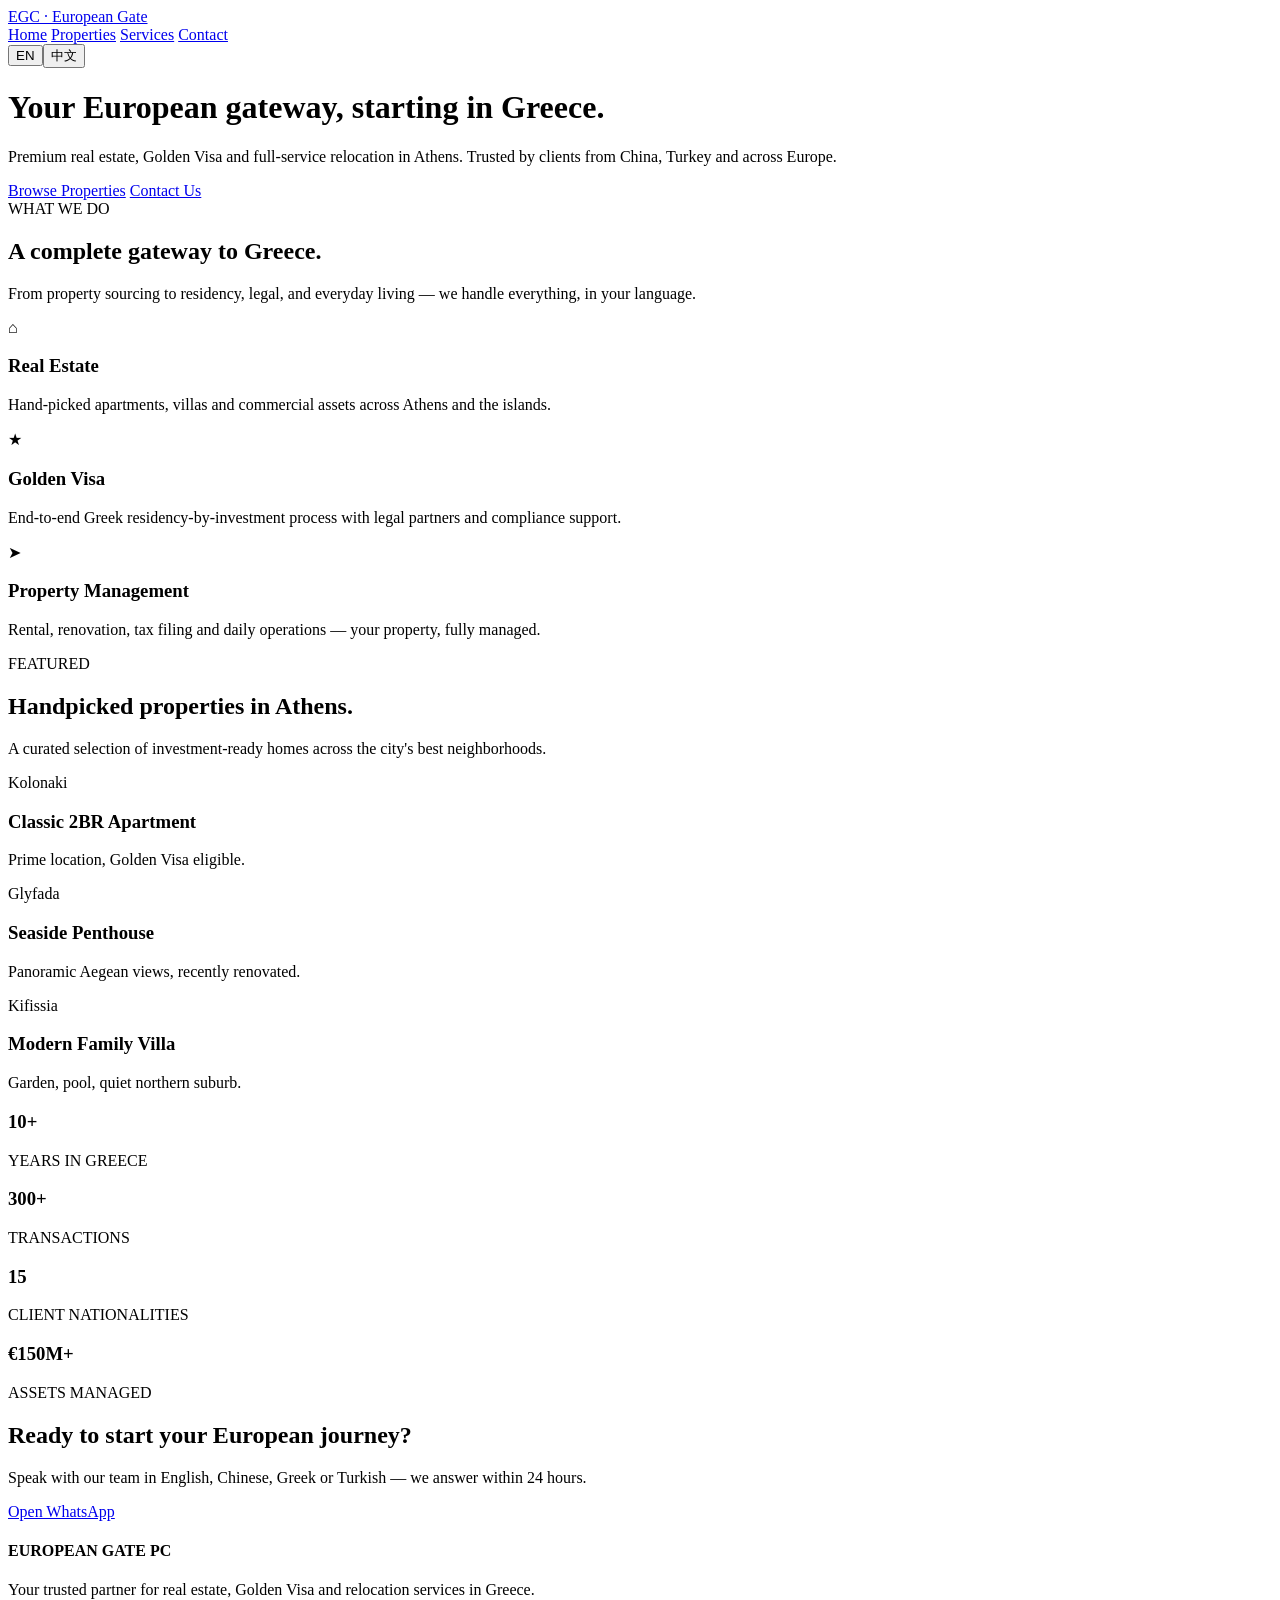
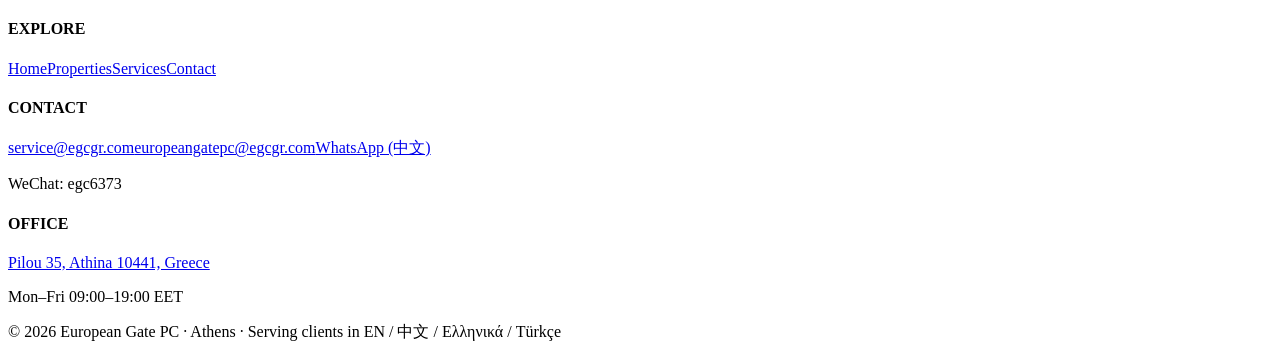
==== commit b57d19d5: "Update index.html" ====
--- a/index.html
+++ b/index.html
@@ -1,164 +1,94 @@
 <!DOCTYPE html>
 <html lang="en">
 <head>
-    <meta charset="UTF-8">
-    <meta name="viewport" content="width=device-width, initial-scale=1.0">
-    <title>EUROPEAN GATE PC – Greece Real Estate & Golden Visa</title>
-    <link href="https://fonts.googleapis.com/css2?family=DM+Sans:wght@300;400;500;600;700&display=swap" rel="stylesheet">
-    <style>
-        :root {
-            --navy: #273656;
-            --blue: #4a90e2;
-            --text: #273656;
-            --bg: #ffffff;
-            --light-bg: #f5f7fa;
-            --radius: 16px;
-        }
-        * { margin: 0; padding: 0; box-sizing: border-box; }
-        body { font-family: 'DM Sans', sans-serif; color: var(--text); background: var(--bg); line-height: 1.6; }
-        a { text-decoration: none; color: inherit; transition: 0.3s; }
-        ul { list-style: none; }
-        .container { max-width: 1200px; margin: 0 auto; padding: 0 24px; }
-        nav {
-            position: fixed; top: 0; left: 0; right: 0; z-index: 1000;
-            display: flex; align-items: center; justify-content: space-between;
-            padding: 16px 48px; background: rgba(255, 255, 255, 0.95);
-            backdrop-filter: blur(10px); border-bottom: 1px solid #eee;
-        }
-        .nav-logo { font-size: 22px; font-weight: 700; color: var(--navy); display: flex; align-items: center; gap: 8px; }
-        .nav-logo span { color: var(--blue); }
-        .nav-right { display: flex; align-items: center; gap: 32px; }
-        .nav-links { display: flex; gap: 24px; font-weight: 500; font-size: 14px; }
-        .nav-links a:hover { color: var(--blue); }
-        .btn-portal {
-            padding: 8px 20px; border: 1.5px solid var(--navy); border-radius: 50px;
-            font-size: 14px; font-weight: 600; transition: 0.3s;
-        }
-        .btn-portal:hover { background: var(--navy); color: #fff; }
-        .hero {
-            height: 90vh; background: url('https://images.unsplash.com/photo-1516483642144-7386221788cd?auto=format&fit=crop&w=1920&q=80') center/cover;
-            display: flex; align-items: center; position: relative; padding-top: 80px;
-        }
-        .hero-content {
-            background: #fff; padding: 60px; border-radius: 0 100px 100px 0;
-            max-width: 600px; box-shadow: 20px 0 50px rgba(0,0,0,0.1);
-        }
-        .hero h1 { font-size: 52px; line-height: 1.1; margin-bottom: 24px; font-weight: 700; color: var(--navy); }
-        .hero p { font-size: 18px; margin-bottom: 32px; color: #555; }
-        .search-container {
-            display: flex; background: #fff; border-radius: 50px; padding: 8px;
-            box-shadow: 0 10px 30px rgba(0,0,0,0.1); width: 100%; border: 1px solid #eee;
-        }
-        .search-input { border: none; padding: 12px 24px; flex: 1; border-radius: 50px; outline: none; font-size: 15px; }
-        .btn-search {
-            background: var(--navy); color: #fff; border: none; padding: 12px 32px;
-            border-radius: 50px; font-weight: 600; cursor: pointer;
-        }
-        section { padding: 100px 0; }
-        .section-header { text-align: center; margin-bottom: 60px; }
-        .section-header h2 { font-size: 36px; margin-bottom: 16px; color: var(--navy); }
-        .section-header p { font-size: 18px; color: #666; max-width: 700px; margin: 0 auto; }
-        .property-grid { display: grid; grid-template-columns: repeat(auto-fill, minmax(350px, 1fr)); gap: 32px; }
-        .property-card {
-            background: #fff; border-radius: var(--radius); overflow: hidden;
-            transition: 0.3s; border: 1px solid #eee; position: relative;
-        }
-        .property-card:hover { transform: translateY(-8px); box-shadow: 0 20px 40px rgba(0,0,0,0.08); }
-        .property-img { height: 260px; background: #eee center/cover; }
-        .property-info { padding: 24px; }
-        .property-info h3 { font-size: 20px; margin-bottom: 8px; color: var(--navy); }
-        .property-info .location { color: #888; font-size: 14px; margin-bottom: 16px; display: block; }
-        .property-meta { display: flex; gap: 16px; font-size: 14px; color: #666; border-top: 1px solid #f0f0f0; padding-top: 16px; }
-        .badge {
-            position: absolute; top: 16px; left: 16px; background: #fff;
-            padding: 4px 12px; border-radius: 20px; font-size: 12px; font-weight: 700;
-            color: var(--navy); box-shadow: 0 4px 10px rgba(0,0,0,0.1);
-        }
-        footer { background: var(--navy); color: #fff; padding: 80px 0; }
-        .footer-grid { display: grid; grid-template-columns: repeat(4, 1fr); gap: 40px; }
-        .footer-col h4 { margin-bottom: 24px; font-size: 16px; }
-        .footer-col ul li { margin-bottom: 12px; opacity: 0.7; font-size: 14px; }
-        .footer-bottom { border-top: 1px solid rgba(255,255,255,0.1); margin-top: 60px; padding-top: 30px; text-align: center; font-size: 13px; opacity: 0.5; }
-    </style>
+<meta charset="UTF-8">
+<meta name="viewport" content="width=device-width,initial-scale=1">
+<title>European Gate PC — Your gateway to Greece</title>
+<link rel="stylesheet" href="styles.css">
+<link rel="preconnect" href="https://fonts.googleapis.com">
+<link href="https://fonts.googleapis.com/css2?family=Inter:wght@400;500;600;700;800&display=swap" rel="stylesheet">
 </head>
 <body>
-<nav>
-    <a href="#" class="nav-logo">EUROPEAN<span>GATE</span></a>
-    <div class="nav-right">
-        <div class="nav-links">
-            <a href="#">Golden Visa</a>
-            <a href="#">Real Estate</a>
-            <a href="#">Our Services</a>
-            <a href="#">About Us</a>
-        </div>
-        <a href="#" class="btn-portal">Investor Portal</a>
-    </div>
-</nav>
-<section class="hero">
-    <div class="hero-content">
-        <h1>Your Gateway to Europe</h1>
-        <p>Premium Real Estate in Greece & Golden Visa expertise. Experience the luxury of a new beginning.</p>
-        <div class="search-container">
-            <input type="text" class="search-input" placeholder="Search areas in Athens, Mykonos...">
-            <button class="btn-search">Search</button>
-        </div>
-    </div>
-</section>
-<section class="container">
-    <div class="section-header">
-        <h2>Featured Greek Properties</h2>
-        <p>Explore our handpicked selection of premium residences eligible for the Golden Visa program.</p>
-    </div>
-    <div class="property-grid">
-        <div class="property-card">
-            <div class="badge">Golden Visa</div>
-            <div class="property-img" style="background-image: url('https://images.unsplash.com/photo-1512917774080-9991f1c4c750?auto=format&fit=crop&w=800&q=80');"></div>
-            <div class="property-info">
-                <h3>Voula Riviera Residence</h3>
-                <span class="location">Athens Riviera, Voula</span>
-                <div class="property-meta"><span>3 Beds</span> • <span>2 Baths</span> • <span>120 m²</span></div>
-            </div>
-        </div>
-        <div class="property-card">
-            <div class="badge">New Build</div>
-            <div class="property-img" style="background-image: url('https://images.unsplash.com/photo-1600585154340-be6161a56a0c?auto=format&fit=crop&w=800&q=80');"></div>
-            <div class="property-info">
-                <h3>Glyfada Modern Loft</h3>
-                <span class="location">Glyfada, Athens</span>
-                <div class="property-meta"><span>2 Beds</span> • <span>2 Baths</span> • <span>95 m²</span></div>
-            </div>
-        </div>
-        <div class="property-card">
-            <div class="badge">Golden Visa</div>
-            <div class="property-img" style="background-image: url('https://images.unsplash.com/photo-1600607687940-4e2a09695d51?auto=format&fit=crop&w=800&q=80');"></div>
-            <div class="property-info">
-                <h3>Piraeus Port View</h3>
-                <span class="location">Piraeus, Greece</span>
-                <div class="property-meta"><span>2 Beds</span> • <span>1 Bath</span> • <span>80 m²</span></div>
-            </div>
-        </div>
-    </div>
-</section>
-<footer>
-    <div class="container footer-grid">
-        <div class="footer-col">
-            <h3 style="margin-bottom: 20px;">EUROPEAN GATE</h3>
-            <p style="opacity: 0.7; font-size: 14px;">Your trusted partner for Greek Real Estate and Golden Visa residency solutions.</p>
-        </div>
-        <div class="footer-col">
-            <h4>Solutions</h4>
-            <ul><li>Golden Visa Program</li><li>Real Estate Investment</li><li>Property Management</li></ul>
-        </div>
-        <div class="footer-col">
-            <h4>Company</h4>
-            <ul><li>About Us</li><li>Our Team</li><li>Contact</li></ul>
-        </div>
-        <div class="footer-col">
-            <h4>Newsletter</h4>
-            <p style="font-size: 13px; opacity: 0.7;">Subscribe for property updates.</p>
-        </div>
-    </div>
-    <div class="footer-bottom">&copy; 2024 European Gate PC. All rights reserved.</div>
-</footer>
+<nav class="nav"><div class="container nav-inner">
+  <a class="logo" href="index.html">EGC<span> · European Gate</span></a>
+  <div class="nav-links">
+    <a href="index.html" data-en="Home" data-zh="首页">Home</a>
+    <a href="properties.html" data-en="Properties" data-zh="房源">Properties</a>
+    <a href="services.html" data-en="Services" data-zh="服务">Services</a>
+    <a href="contact.html" data-en="Contact" data-zh="联系">Contact</a>
+    <div class="lang-switch"><button class="active" onclick="setLang('en')">EN</button><button onclick="setLang('zh')">中文</button></div>
+  </div>
+</div></nav>
+
+<header class="hero"><div class="container hero-content">
+  <h1 data-en="Your European gateway, starting in Greece." data-zh="开启欧洲的大门，从希腊开始。">Your European gateway, starting in Greece.</h1>
+  <p data-en="Premium real estate, Golden Visa and full-service relocation in Athens. Trusted by clients from China, Turkey and across Europe." data-zh="雅典高端房产、黄金签证与全流程落地服务。深得来自中国、土耳其与欧洲各国客户信赖。">Premium real estate, Golden Visa and full-service relocation in Athens. Trusted by clients from China, Turkey and across Europe.</p>
+  <div class="hero-cta">
+    <a class="btn btn-primary" href="properties.html" data-en="Browse Properties" data-zh="浏览房源">Browse Properties</a>
+    <a class="btn btn-ghost" href="contact.html" data-en="Contact Us" data-zh="联系我们">Contact Us</a>
+  </div>
+</div></header>
+
+<section><div class="container">
+  <div class="section-head">
+    <span class="eyebrow" data-en="WHAT WE DO" data-zh="核心服务">WHAT WE DO</span>
+    <h2 data-en="A complete gateway to Greece." data-zh="一站式希腊投资与落地服务">A complete gateway to Greece.</h2>
+    <p data-en="From property sourcing to residency, legal, and everyday living — we handle everything, in your language." data-zh="从看房、黄金签证、法律到日常生活安排，我们用您的语言全程处理。">From property sourcing to residency, legal, and everyday living — we handle everything, in your language.</p>
+  </div>
+  <div class="grid grid-3">
+    <div class="service"><div class="icon">⌂</div><h3 data-en="Real Estate" data-zh="精选房产">Real Estate</h3><p data-en="Hand-picked apartments, villas and commercial assets across Athens and the islands." data-zh="精选雅典及希腊各岛的公寓、别墅与商业物业。">Hand-picked apartments, villas and commercial assets across Athens and the islands.</p></div>
+    <div class="service"><div class="icon">★</div><h3 data-en="Golden Visa" data-zh="黄金签证">Golden Visa</h3><p data-en="End-to-end Greek residency-by-investment process with legal partners and compliance support." data-zh="全程希腊投资移民服务，搭配合规与法律团队。">End-to-end Greek residency-by-investment process with legal partners and compliance support.</p></div>
+    <div class="service"><div class="icon">➤</div><h3 data-en="Property Management" data-zh="物业托管">Property Management</h3><p data-en="Rental, renovation, tax filing and daily operations — your property, fully managed." data-zh="出租、翻新、报税与日常运营，您的资产我们全程托管。">Rental, renovation, tax filing and daily operations — your property, fully managed.</p></div>
+  </div>
+</div></section>
+
+<section style="background:var(--bg-soft)"><div class="container">
+  <div class="section-head">
+    <span class="eyebrow" data-en="FEATURED" data-zh="精选房源">FEATURED</span>
+    <h2 data-en="Handpicked properties in Athens." data-zh="雅典精选房源推荐">Handpicked properties in Athens.</h2>
+    <p data-en="A curated selection of investment-ready homes across the city’s best neighborhoods." data-zh="涩盖雅典核心地段的精选投资级物业。">A curated selection of investment-ready homes across the city's best neighborhoods.</p>
+  </div>
+  <div class="grid grid-3">
+    <div class="card"><div class="card-img" style="background-image:url('https://images.unsplash.com/photo-1568605114967-8130f3a36994?auto=format&fit=crop&w=800&q=80')"></div><div class="card-body"><span class="card-tag">Kolonaki</span><h3 data-en="Classic 2BR Apartment" data-zh="古典两室公寓">Classic 2BR Apartment</h3><p data-en="Prime location, Golden Visa eligible." data-zh="黄金地段，黄金签证适用。">Prime location, Golden Visa eligible.</p></div></div>
+    <div class="card"><div class="card-img" style="background-image:url('https://images.unsplash.com/photo-1600585154340-be6161a56a0c?auto=format&fit=crop&w=800&q=80')"></div><div class="card-body"><span class="card-tag">Glyfada</span><h3 data-en="Seaside Penthouse" data-zh="海景顶层">Seaside Penthouse</h3><p data-en="Panoramic Aegean views, recently renovated." data-zh="爱琴海全景，新翻新完成。">Panoramic Aegean views, recently renovated.</p></div></div>
+    <div class="card"><div class="card-img" style="background-image:url('https://images.unsplash.com/photo-1512917774080-9991f1c4c750?auto=format&fit=crop&w=800&q=80')"></div><div class="card-body"><span class="card-tag">Kifissia</span><h3 data-en="Modern Family Villa" data-zh="现代家庭别墅">Modern Family Villa</h3><p data-en="Garden, pool, quiet northern suburb." data-zh="花园、泳池，雅典北郊安静区域。">Garden, pool, quiet northern suburb.</p></div></div>
+  </div>
+</div></section>
+
+<section><div class="container">
+  <div class="stats">
+    <div><h3>10+</h3><p data-en="YEARS IN GREECE" data-zh="深耕希腊">YEARS IN GREECE</p></div>
+    <div><h3>300+</h3><p data-en="TRANSACTIONS" data-zh="成交案例">TRANSACTIONS</p></div>
+    <div><h3>15</h3><p data-en="CLIENT NATIONALITIES" data-zh="客户国籍">CLIENT NATIONALITIES</p></div>
+    <div><h3>€150M+</h3><p data-en="ASSETS MANAGED" data-zh="管理资产">ASSETS MANAGED</p></div>
+  </div>
+</div></section>
+
+<section style="padding-top:0"><div class="container">
+  <div class="cta-banner">
+    <h2 data-en="Ready to start your European journey?" data-zh="准备开启您的欧洲之旅？">Ready to start your European journey?</h2>
+    <p data-en="Speak with our team in English, Chinese, Greek or Turkish — we answer within 24 hours." data-zh="请与我们的团队联系，支持英语、中文、希腊语与土耳其语，24小时内回复。">Speak with our team in English, Chinese, Greek or Turkish — we answer within 24 hours.</p>
+    <a class="btn btn-primary" href="https://wa.me/306946096373" target="_blank" data-en="Open WhatsApp" data-zh="通过 WhatsApp 联系">Open WhatsApp</a>
+  </div>
+</div></section>
+
+<footer><div class="container">
+  <div class="foot-grid">
+    <div><h4 data-en="EUROPEAN GATE PC" data-zh="EUROPEAN GATE PC">EUROPEAN GATE PC</h4><p data-en="Your trusted partner for real estate, Golden Visa and relocation services in Greece." data-zh="您在希腊的房产、黄金签证与落地服务的值得信赖的伙伴。">Your trusted partner for real estate, Golden Visa and relocation services in Greece.</p></div>
+    <div><h4 data-en="EXPLORE" data-zh="导航">EXPLORE</h4><a href="index.html" data-en="Home" data-zh="首页">Home</a><a href="properties.html" data-en="Properties" data-zh="房源">Properties</a><a href="services.html" data-en="Services" data-zh="服务">Services</a><a href="contact.html" data-en="Contact" data-zh="联系">Contact</a></div>
+    <div><h4 data-en="CONTACT" data-zh="联系我们">CONTACT</h4><a href="mailto:service@egcgr.com">service@egcgr.com</a><a href="mailto:europeangatepc@egcgr.com">europeangatepc@egcgr.com</a><a href="https://wa.me/306946096373" target="_blank">WhatsApp (中文)</a><p>WeChat: egc6373</p></div>
+    <div><h4 data-en="OFFICE" data-zh="办公地址">OFFICE</h4><a href="https://maps.google.com/?q=Pilou+35,+Athina+10441" target="_blank">Pilou 35, Athina 10441, Greece</a><p data-en="Mon–Fri 09:00–19:00 EET" data-zh="周一至周五 09:00–19:00 EET">Mon–Fri 09:00–19:00 EET</p></div>
+  </div>
+  <div class="foot-bottom">© 2026 European Gate PC · Athens · Serving clients in EN / 中文 / Ελληνικά / Türkçe</div>
+</div></footer>
+
+<script>
+function setLang(lang){
+  document.querySelectorAll('[data-en]').forEach(el=>{el.textContent = lang==='zh' ? (el.dataset.zh||el.dataset.en) : el.dataset.en;});
+  document.querySelectorAll('.lang-switch button').forEach(b=>b.classList.remove('active'));
+  event.target.classList.add('active');
+  document.documentElement.lang = lang;
+}
+</script>
 </body>
 </html>
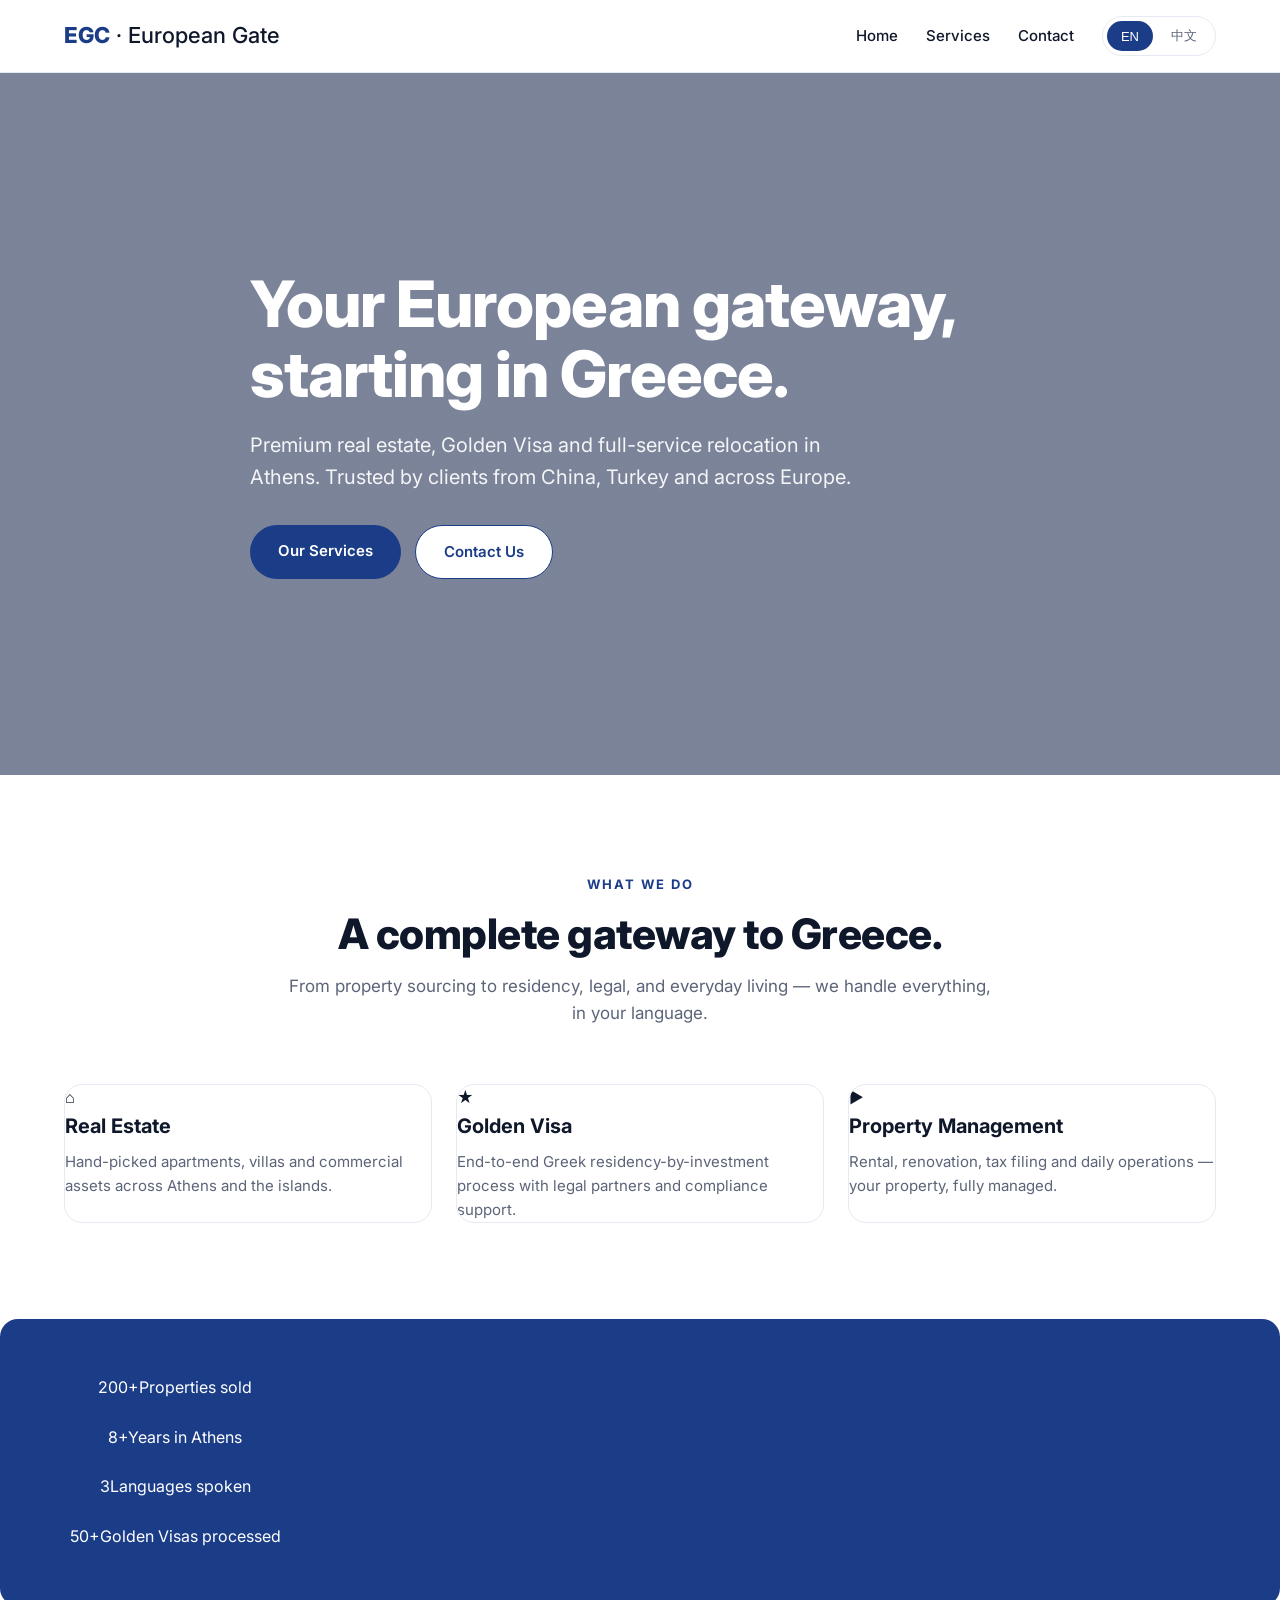
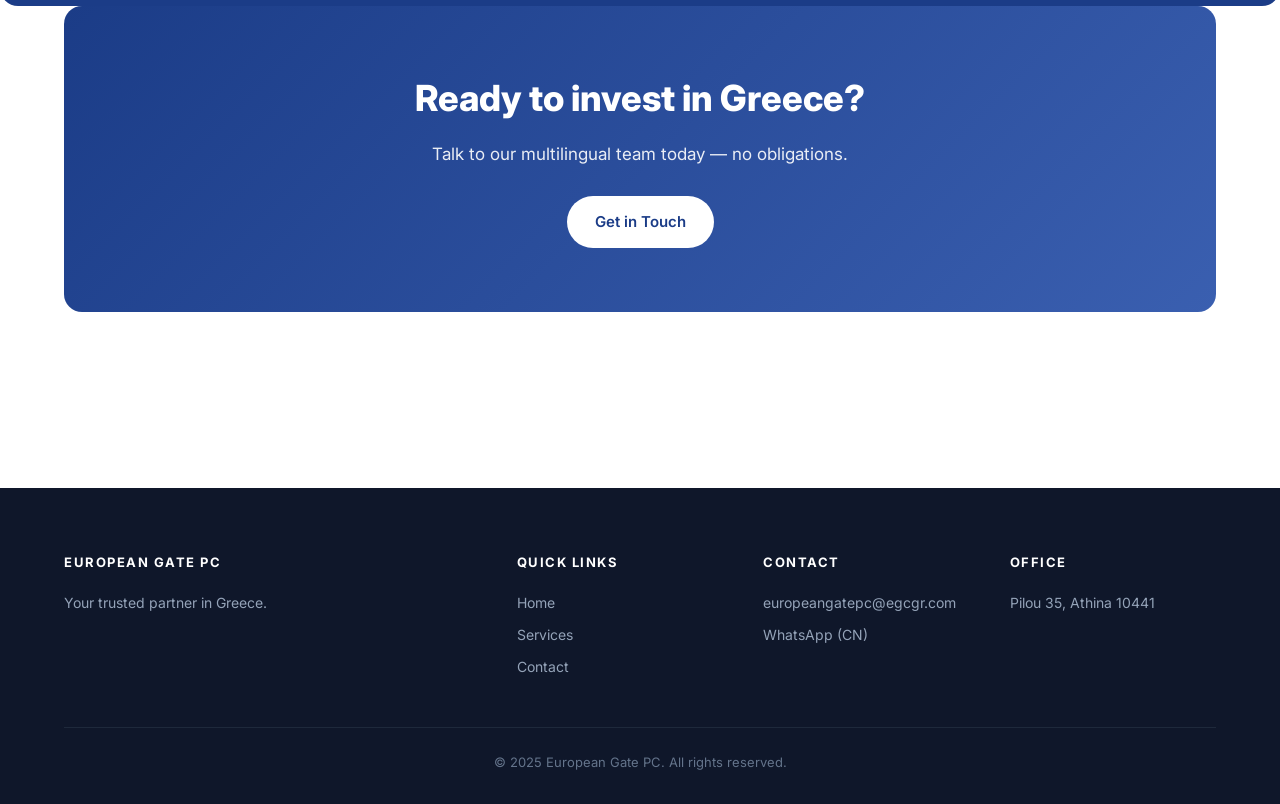
==== commit a15de3fd: "Remove properties page references" ====
--- a/index.html
+++ b/index.html
@@ -10,84 +10,65 @@
 </head>
 <body>
 <nav class="nav"><div class="container nav-inner">
-  <a class="logo" href="index.html">EGC<span> · European Gate</span></a>
-  <div class="nav-links">
-    <a href="index.html" data-en="Home" data-zh="首页">Home</a>
-    <a href="properties.html" data-en="Properties" data-zh="房源">Properties</a>
-    <a href="services.html" data-en="Services" data-zh="服务">Services</a>
-    <a href="contact.html" data-en="Contact" data-zh="联系">Contact</a>
-    <div class="lang-switch"><button class="active" onclick="setLang('en')">EN</button><button onclick="setLang('zh')">中文</button></div>
-  </div>
-</div></nav>
+<a class="logo" href="index.html">EGC<span> · European Gate</span></a>
+<div class="nav-links">
+<a href="index.html" data-en="Home" data-zh="首页">Home</a>
+<a href="services.html" data-en="Services" data-zh="服务">Services</a>
+<a href="contact.html" data-en="Contact" data-zh="联系">Contact</a>
+<div class="lang-switch"><button class="active" onclick="setLang('en')">EN</button><button onclick="setLang('zh')">中文</button></div>
+</div></div></nav>
 
 <header class="hero"><div class="container hero-content">
-  <h1 data-en="Your European gateway, starting in Greece." data-zh="开启欧洲的大门，从希腊开始。">Your European gateway, starting in Greece.</h1>
-  <p data-en="Premium real estate, Golden Visa and full-service relocation in Athens. Trusted by clients from China, Turkey and across Europe." data-zh="雅典高端房产、黄金签证与全流程落地服务。深得来自中国、土耳其与欧洲各国客户信赖。">Premium real estate, Golden Visa and full-service relocation in Athens. Trusted by clients from China, Turkey and across Europe.</p>
-  <div class="hero-cta">
-    <a class="btn btn-primary" href="properties.html" data-en="Browse Properties" data-zh="浏览房源">Browse Properties</a>
-    <a class="btn btn-ghost" href="contact.html" data-en="Contact Us" data-zh="联系我们">Contact Us</a>
-  </div>
-</div></header>
+<h1 data-en="Your European gateway, starting in Greece." data-zh="开启欧洲的大门，从希腊开始。">Your European gateway, starting in Greece.</h1>
+<p data-en="Premium real estate, Golden Visa and full-service relocation in Athens. Trusted by clients from China, Turkey and across Europe." data-zh="雅典高端房产、黄金签证与全流程落地服务。深得来自中国、土耳其与欧洲各国客户信赖。">Premium real estate, Golden Visa and full-service relocation in Athens. Trusted by clients from China, Turkey and across Europe.</p>
+<div class="hero-cta">
+<a class="btn btn-primary" href="services.html" data-en="Our Services" data-zh="我们的服务">Our Services</a>
+<a class="btn btn-ghost" href="contact.html" data-en="Contact Us" data-zh="联系我们">Contact Us</a>
+</div></div></header>
 
-<section><div class="container">
-  <div class="section-head">
-    <span class="eyebrow" data-en="WHAT WE DO" data-zh="核心服务">WHAT WE DO</span>
-    <h2 data-en="A complete gateway to Greece." data-zh="一站式希腊投资与落地服务">A complete gateway to Greece.</h2>
-    <p data-en="From property sourcing to residency, legal, and everyday living — we handle everything, in your language." data-zh="从看房、黄金签证、法律到日常生活安排，我们用您的语言全程处理。">From property sourcing to residency, legal, and everyday living — we handle everything, in your language.</p>
-  </div>
-  <div class="grid grid-3">
-    <div class="service"><div class="icon">⌂</div><h3 data-en="Real Estate" data-zh="精选房产">Real Estate</h3><p data-en="Hand-picked apartments, villas and commercial assets across Athens and the islands." data-zh="精选雅典及希腊各岛的公寓、别墅与商业物业。">Hand-picked apartments, villas and commercial assets across Athens and the islands.</p></div>
-    <div class="service"><div class="icon">★</div><h3 data-en="Golden Visa" data-zh="黄金签证">Golden Visa</h3><p data-en="End-to-end Greek residency-by-investment process with legal partners and compliance support." data-zh="全程希腊投资移民服务，搭配合规与法律团队。">End-to-end Greek residency-by-investment process with legal partners and compliance support.</p></div>
-    <div class="service"><div class="icon">➤</div><h3 data-en="Property Management" data-zh="物业托管">Property Management</h3><p data-en="Rental, renovation, tax filing and daily operations — your property, fully managed." data-zh="出租、翻新、报税与日常运营，您的资产我们全程托管。">Rental, renovation, tax filing and daily operations — your property, fully managed.</p></div>
-  </div>
-</div></section>
+<section><div class="container"><div class="section-head">
+<span class="eyebrow" data-en="WHAT WE DO" data-zh="核心服务">WHAT WE DO</span>
+<h2 data-en="A complete gateway to Greece." data-zh="一站式希腊投资与落地服务">A complete gateway to Greece.</h2>
+<p data-en="From property sourcing to residency, legal, and everyday living — we handle everything, in your language." data-zh="从看房、黄金签证、法律到日常生活安排，我们用您的语言全程处理。">From property sourcing to residency, legal, and everyday living — we handle everything, in your language.</p>
+</div>
+<div class="grid grid-3">
+<div class="card"><div class="card-icon">⌂</div><h3 data-en="Real Estate" data-zh="房产置业">Real Estate</h3><p data-en="Hand-picked apartments, villas and commercial assets across Athens and the islands." data-zh="精选雅典及岛屿公寓、别墅与商业资产。">Hand-picked apartments, villas and commercial assets across Athens and the islands.</p></div>
+<div class="card"><div class="card-icon">★</div><h3 data-en="Golden Visa" data-zh="黄金签证">Golden Visa</h3><p data-en="End-to-end Greek residency-by-investment process with legal partners and compliance support." data-zh="与法律团队合作，提供全流程希腊投资移民服务。">End-to-end Greek residency-by-investment process with legal partners and compliance support.</p></div>
+<div class="card"><div class="card-icon">▶</div><h3 data-en="Property Management" data-zh="物业管理">Property Management</h3><p data-en="Rental, renovation, tax filing and daily operations — your property, fully managed." data-zh="租赁、装修、报税与日常运营，全面托管。">Rental, renovation, tax filing and daily operations — your property, fully managed.</p></div>
+</div></div></section>
 
-<section style="background:var(--bg-soft)"><div class="container">
-  <div class="section-head">
-    <span class="eyebrow" data-en="FEATURED" data-zh="精选房源">FEATURED</span>
-    <h2 data-en="Handpicked properties in Athens." data-zh="雅典精选房源推荐">Handpicked properties in Athens.</h2>
-    <p data-en="A curated selection of investment-ready homes across the city’s best neighborhoods." data-zh="涩盖雅典核心地段的精选投资级物业。">A curated selection of investment-ready homes across the city's best neighborhoods.</p>
-  </div>
-  <div class="grid grid-3">
-    <div class="card"><div class="card-img" style="background-image:url('https://images.unsplash.com/photo-1568605114967-8130f3a36994?auto=format&fit=crop&w=800&q=80')"></div><div class="card-body"><span class="card-tag">Kolonaki</span><h3 data-en="Classic 2BR Apartment" data-zh="古典两室公寓">Classic 2BR Apartment</h3><p data-en="Prime location, Golden Visa eligible." data-zh="黄金地段，黄金签证适用。">Prime location, Golden Visa eligible.</p></div></div>
-    <div class="card"><div class="card-img" style="background-image:url('https://images.unsplash.com/photo-1600585154340-be6161a56a0c?auto=format&fit=crop&w=800&q=80')"></div><div class="card-body"><span class="card-tag">Glyfada</span><h3 data-en="Seaside Penthouse" data-zh="海景顶层">Seaside Penthouse</h3><p data-en="Panoramic Aegean views, recently renovated." data-zh="爱琴海全景，新翻新完成。">Panoramic Aegean views, recently renovated.</p></div></div>
-    <div class="card"><div class="card-img" style="background-image:url('https://images.unsplash.com/photo-1512917774080-9991f1c4c750?auto=format&fit=crop&w=800&q=80')"></div><div class="card-body"><span class="card-tag">Kifissia</span><h3 data-en="Modern Family Villa" data-zh="现代家庭别墅">Modern Family Villa</h3><p data-en="Garden, pool, quiet northern suburb." data-zh="花园、泳池，雅典北郊安静区域。">Garden, pool, quiet northern suburb.</p></div></div>
-  </div>
-</div></section>
+<section class="stats"><div class="container"><div class="grid grid-4">
+<div class="stat"><span class="stat-number">200+</span><span class="stat-label" data-en="Properties sold" data-zh="已售房产">Properties sold</span></div>
+<div class="stat"><span class="stat-number">8+</span><span class="stat-label" data-en="Years in Athens" data-zh="深耕雅典">Years in Athens</span></div>
+<div class="stat"><span class="stat-number">3</span><span class="stat-label" data-en="Languages spoken" data-zh="服务语言">Languages spoken</span></div>
+<div class="stat"><span class="stat-number">50+</span><span class="stat-label" data-en="Golden Visas processed" data-zh="黄金签证办理">Golden Visas processed</span></div>
+</div></div></section>
 
-<section><div class="container">
-  <div class="stats">
-    <div><h3>10+</h3><p data-en="YEARS IN GREECE" data-zh="深耕希腊">YEARS IN GREECE</p></div>
-    <div><h3>300+</h3><p data-en="TRANSACTIONS" data-zh="成交案例">TRANSACTIONS</p></div>
-    <div><h3>15</h3><p data-en="CLIENT NATIONALITIES" data-zh="客户国籍">CLIENT NATIONALITIES</p></div>
-    <div><h3>€150M+</h3><p data-en="ASSETS MANAGED" data-zh="管理资产">ASSETS MANAGED</p></div>
-  </div>
-</div></section>
+<section style="padding-top:0"><div class="container"><div class="cta-banner">
+<h2 data-en="Ready to invest in Greece?" data-zh="准备好投资希腊了吗？">Ready to invest in Greece?</h2>
+<p data-en="Talk to our multilingual team today — no obligations." data-zh="立即联系我们的多语言团队，无任何约束。">Talk to our multilingual team today — no obligations.</p>
+<a class="btn btn-primary" href="contact.html" data-en="Get in Touch" data-zh="立即咨询">Get in Touch</a>
+</div></div></section>
 
-<section style="padding-top:0"><div class="container">
-  <div class="cta-banner">
-    <h2 data-en="Ready to start your European journey?" data-zh="准备开启您的欧洲之旅？">Ready to start your European journey?</h2>
-    <p data-en="Speak with our team in English, Chinese, Greek or Turkish — we answer within 24 hours." data-zh="请与我们的团队联系，支持英语、中文、希腊语与土耳其语，24小时内回复。">Speak with our team in English, Chinese, Greek or Turkish — we answer within 24 hours.</p>
-    <a class="btn btn-primary" href="https://wa.me/306946096373" target="_blank" data-en="Open WhatsApp" data-zh="通过 WhatsApp 联系">Open WhatsApp</a>
-  </div>
-</div></section>
-
-<footer><div class="container">
-  <div class="foot-grid">
-    <div><h4 data-en="EUROPEAN GATE PC" data-zh="EUROPEAN GATE PC">EUROPEAN GATE PC</h4><p data-en="Your trusted partner for real estate, Golden Visa and relocation services in Greece." data-zh="您在希腊的房产、黄金签证与落地服务的值得信赖的伙伴。">Your trusted partner for real estate, Golden Visa and relocation services in Greece.</p></div>
-    <div><h4 data-en="EXPLORE" data-zh="导航">EXPLORE</h4><a href="index.html" data-en="Home" data-zh="首页">Home</a><a href="properties.html" data-en="Properties" data-zh="房源">Properties</a><a href="services.html" data-en="Services" data-zh="服务">Services</a><a href="contact.html" data-en="Contact" data-zh="联系">Contact</a></div>
-    <div><h4 data-en="CONTACT" data-zh="联系我们">CONTACT</h4><a href="mailto:service@egcgr.com">service@egcgr.com</a><a href="mailto:europeangatepc@egcgr.com">europeangatepc@egcgr.com</a><a href="https://wa.me/306946096373" target="_blank">WhatsApp (中文)</a><p>WeChat: egc6373</p></div>
-    <div><h4 data-en="OFFICE" data-zh="办公地址">OFFICE</h4><a href="https://maps.google.com/?q=Pilou+35,+Athina+10441" target="_blank">Pilou 35, Athina 10441, Greece</a><p data-en="Mon–Fri 09:00–19:00 EET" data-zh="周一至周五 09:00–19:00 EET">Mon–Fri 09:00–19:00 EET</p></div>
-  </div>
-  <div class="foot-bottom">© 2026 European Gate PC · Athens · Serving clients in EN / 中文 / Ελληνικά / Türkçe</div>
+<footer><div class="container"><div class="foot-grid">
+<div><h4>EUROPEAN GATE PC</h4><p data-en="Your trusted partner in Greece." data-zh="您在希腊的可靠伙伴。">Your trusted partner in Greece.</p></div>
+<div><h4 data-en="Quick Links" data-zh="快速链接">Quick Links</h4>
+<a href="index.html" data-en="Home" data-zh="首页">Home</a>
+<a href="services.html" data-en="Services" data-zh="服务">Services</a>
+<a href="contact.html" data-en="Contact" data-zh="联系">Contact</a></div>
+<div><h4 data-en="Contact" data-zh="联系方式">Contact</h4>
+<a href="mailto:europeangatepc@egcgr.com">europeangatepc@egcgr.com</a>
+<a href="https://wa.me/306946096373" data-en="WhatsApp (CN)" data-zh="WhatsApp（中文）">WhatsApp (CN)</a></div>
+<div><h4 data-en="Office" data-zh="办公地址">Office</h4><p>Pilou 35, Athina 10441</p></div>
+</div>
+<div class="foot-bottom"><p>© 2025 European Gate PC. All rights reserved.</p></div>
 </div></footer>
 
 <script>
 function setLang(lang){
-  document.querySelectorAll('[data-en]').forEach(el=>{el.textContent = lang==='zh' ? (el.dataset.zh||el.dataset.en) : el.dataset.en;});
-  document.querySelectorAll('.lang-switch button').forEach(b=>b.classList.remove('active'));
-  event.target.classList.add('active');
-  document.documentElement.lang = lang;
+document.querySelectorAll('[data-en]').forEach(el=>{
+el.textContent=lang==='zh'?(el.dataset.zh||el.dataset.en):el.dataset.en;});
+document.querySelectorAll('.lang-switch button').forEach(b=>{b.classList.toggle('active',b.textContent.trim()===(lang==='zh'?'中文':'EN'));});
 }
 </script>
 </body>
--- a/styles.css
+++ b/styles.css
@@ -0,0 +1,76 @@
+:root{--blue:#1B3C87;--blue-dark:#122a60;--blue-light:#3a5fb0;--bg:#fff;--bg-soft:#f6f8fc;--text:#0f172a;--muted:#5b6478;--line:#e6eaf2;--radius:18px;--shadow:0 10px 30px rgba(20,40,90,.08)}
+*{box-sizing:border-box;margin:0;padding:0}
+html,body{font-family:'Inter','Helvetica Neue',Arial,'PingFang SC','Microsoft YaHei',sans-serif;color:var(--text);background:var(--bg);line-height:1.6;-webkit-font-smoothing:antialiased}
+a{color:inherit;text-decoration:none}
+img{max-width:100%;display:block}
+.container{max-width:1200px;margin:0 auto;padding:0 24px}
+.nav{position:sticky;top:0;z-index:50;background:rgba(255,255,255,.85);backdrop-filter:saturate(180%) blur(14px);border-bottom:1px solid var(--line)}
+.nav-inner{display:flex;align-items:center;justify-content:space-between;height:72px}
+.logo{font-weight:800;font-size:22px;color:var(--blue)}
+.logo span{color:var(--text);font-weight:500}
+.nav-links{display:flex;gap:28px;align-items:center}
+.nav-links a{font-weight:500;color:var(--text);font-size:15px}
+.nav-links a:hover{color:var(--blue)}
+.lang-switch{display:flex;gap:4px;border:1px solid var(--line);border-radius:999px;padding:4px;background:#fff}
+.lang-switch button{border:0;background:transparent;padding:6px 14px;border-radius:999px;font-size:13px;cursor:pointer;color:var(--muted)}
+.lang-switch button.active{background:var(--blue);color:#fff}
+.btn{display:inline-block;padding:14px 28px;border-radius:999px;font-weight:600;font-size:15px;transition:all .2s;cursor:pointer}
+.btn-primary{background:var(--blue);color:#fff}
+.btn-primary:hover{background:var(--blue-dark);transform:translateY(-1px);box-shadow:var(--shadow)}
+.btn-ghost{background:#fff;color:var(--blue);border:1.5px solid var(--blue)}
+.btn-ghost:hover{background:var(--blue);color:#fff}
+.hero{position:relative;min-height:78vh;display:flex;align-items:center;color:#fff;overflow:hidden}
+.hero::before{content:"";position:absolute;inset:0;background-image:linear-gradient(rgba(15,30,70,.55),rgba(15,30,70,.55)),url('https://images.unsplash.com/photo-1503152394-c571994fd383?auto=format&fit=crop&w=1920&q=80');background-size:cover;background-position:center}
+.hero-content{position:relative;z-index:2;max-width:780px;padding:80px 0}
+.hero h1{font-size:clamp(36px,5.5vw,64px);font-weight:800;line-height:1.1;letter-spacing:-1px;margin-bottom:20px}
+.hero p{font-size:clamp(16px,1.6vw,20px);opacity:.92;margin-bottom:32px;max-width:620px}
+.hero-cta{display:flex;gap:14px;flex-wrap:wrap}
+section{padding:96px 0}
+.section-head{text-align:center;max-width:720px;margin:0 auto 56px}
+.eyebrow{display:inline-block;color:var(--blue);font-weight:700;font-size:13px;letter-spacing:2px;text-transform:uppercase;margin-bottom:14px}
+.section-head h2{font-size:clamp(28px,3.5vw,42px);font-weight:800;letter-spacing:-.5px;line-height:1.2;margin-bottom:14px}
+.section-head p{color:var(--muted);font-size:17px}
+.grid{display:grid;gap:24px}
+.grid-3{grid-template-columns:repeat(3,1fr)}
+.grid-2{grid-template-columns:repeat(2,1fr)}
+@media(max-width:900px){.grid-3,.grid-2{grid-template-columns:1fr}}
+.card{background:#fff;border:1px solid var(--line);border-radius:var(--radius);overflow:hidden;transition:transform .25s,box-shadow .25s}
+.card:hover{transform:translateY(-6px);box-shadow:var(--shadow)}
+.card-img{aspect-ratio:4/3;background:var(--bg-soft);background-size:cover;background-position:center}
+.card-body{padding:24px}
+.card-tag{display:inline-block;background:#eef2fb;color:var(--blue);padding:4px 12px;border-radius:999px;font-size:12px;font-weight:600;margin-bottom:12px}
+.card h3{font-size:20px;font-weight:700;margin-bottom:8px}
+.card p{color:var(--muted);font-size:15px}
+.service{background:var(--bg-soft);border-radius:var(--radius);padding:32px}
+.service .icon{width:52px;height:52px;border-radius:14px;background:var(--blue);display:flex;align-items:center;justify-content:center;color:#fff;font-size:24px;margin-bottom:18px;font-weight:700}
+.service h3{font-size:20px;font-weight:700;margin-bottom:10px}
+.service p{color:var(--muted);font-size:15px}
+.stats{background:var(--blue);color:#fff;border-radius:var(--radius);padding:56px 32px;display:grid;grid-template-columns:repeat(4,1fr);gap:24px;text-align:center}
+.stats div h3{font-size:42px;font-weight:800;letter-spacing:-1px}
+.stats div p{opacity:.85;font-size:13px;letter-spacing:1px}
+@media(max-width:900px){.stats{grid-template-columns:repeat(2,1fr)}}
+.cta-banner{background:linear-gradient(135deg,var(--blue),var(--blue-light));color:#fff;border-radius:var(--radius);padding:64px 40px;text-align:center}
+.cta-banner h2{font-size:clamp(26px,3vw,36px);font-weight:800;margin-bottom:14px}
+.cta-banner p{opacity:.9;margin-bottom:28px;font-size:17px}
+.cta-banner .btn-primary{background:#fff;color:var(--blue)}
+.cta-banner .btn-primary:hover{background:#eef2fb}
+.contact-grid{display:grid;grid-template-columns:repeat(3,1fr);gap:20px;margin-bottom:48px}
+@media(max-width:900px){.contact-grid{grid-template-columns:1fr}}
+.contact-card{background:#fff;border:1px solid var(--line);border-radius:var(--radius);padding:32px;text-align:center;transition:all .25s;display:block;color:inherit}
+.contact-card:hover{transform:translateY(-4px);box-shadow:var(--shadow);border-color:var(--blue)}
+.contact-card .ic{width:64px;height:64px;border-radius:18px;background:#eef2fb;color:var(--blue);display:flex;align-items:center;justify-content:center;margin:0 auto 16px;font-size:28px;font-weight:700}
+.contact-card.wa .ic{background:#e8f7ee;color:#25D366}
+.contact-card h3{font-size:17px;font-weight:700;margin-bottom:6px}
+.contact-card .meta{color:var(--muted);font-size:13px;margin-bottom:14px}
+.contact-card .lead{font-size:17px;font-weight:600;color:var(--blue);word-break:break-all}
+.contact-card .badge{display:inline-block;background:var(--blue);color:#fff;font-size:11px;padding:3px 10px;border-radius:999px;margin-top:10px;letter-spacing:.5px}
+footer{background:#0f172a;color:#cbd5e1;padding:64px 0 32px;margin-top:80px}
+.foot-grid{display:grid;grid-template-columns:2fr 1fr 1fr 1fr;gap:40px;margin-bottom:40px}
+@media(max-width:900px){.foot-grid{grid-template-columns:1fr 1fr}}
+.foot-grid h4{color:#fff;font-size:13px;letter-spacing:1.5px;text-transform:uppercase;margin-bottom:18px}
+.foot-grid a,.foot-grid p{color:#94a3b8;font-size:14px;display:block;margin-bottom:8px;line-height:1.7}
+.foot-grid a:hover{color:#fff}
+.foot-bottom{border-top:1px solid #1e293b;padding-top:24px;text-align:center;color:#64748b;font-size:13px}
+.page-head{padding:80px 0 60px;background:var(--bg-soft);text-align:center}
+.page-head h1{font-size:clamp(32px,4vw,48px);font-weight:800;letter-spacing:-.5px;margin-bottom:12px}
+.page-head p{color:var(--muted);font-size:17px;max-width:640px;margin:0 auto}
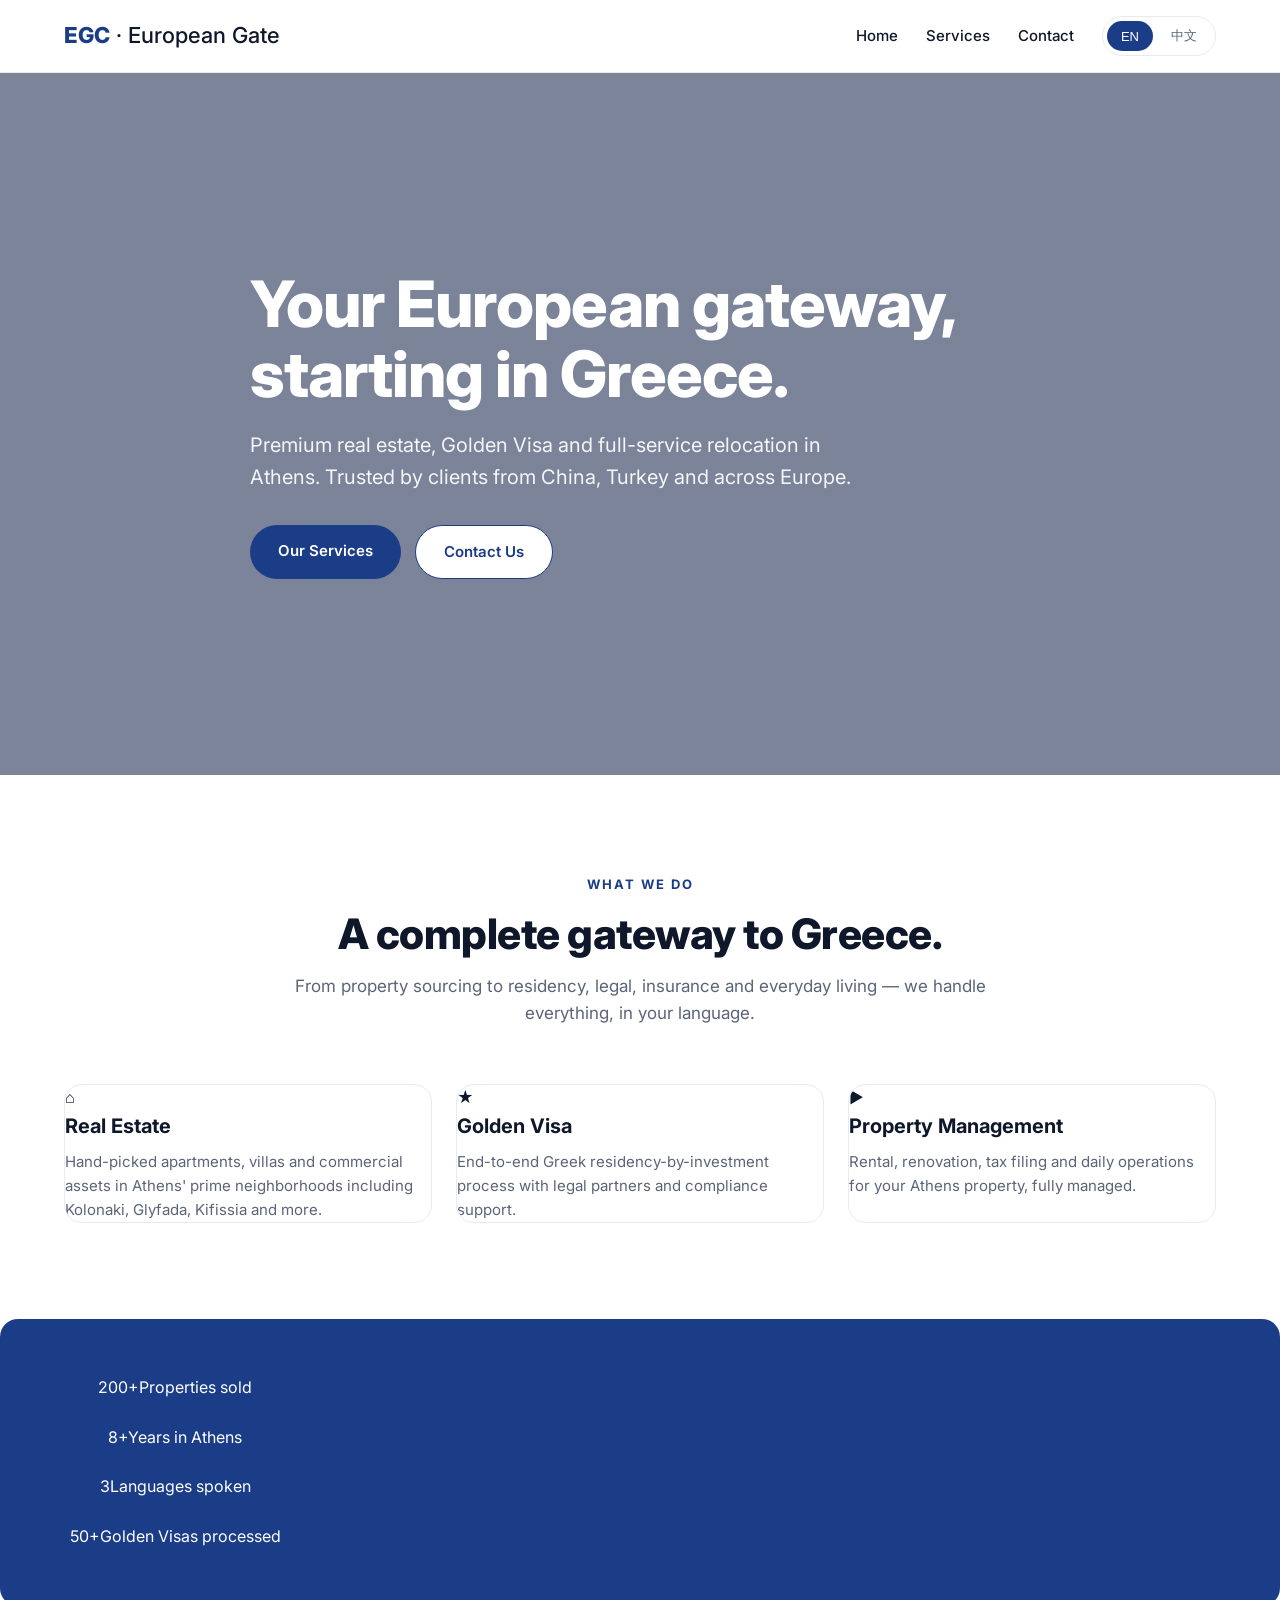
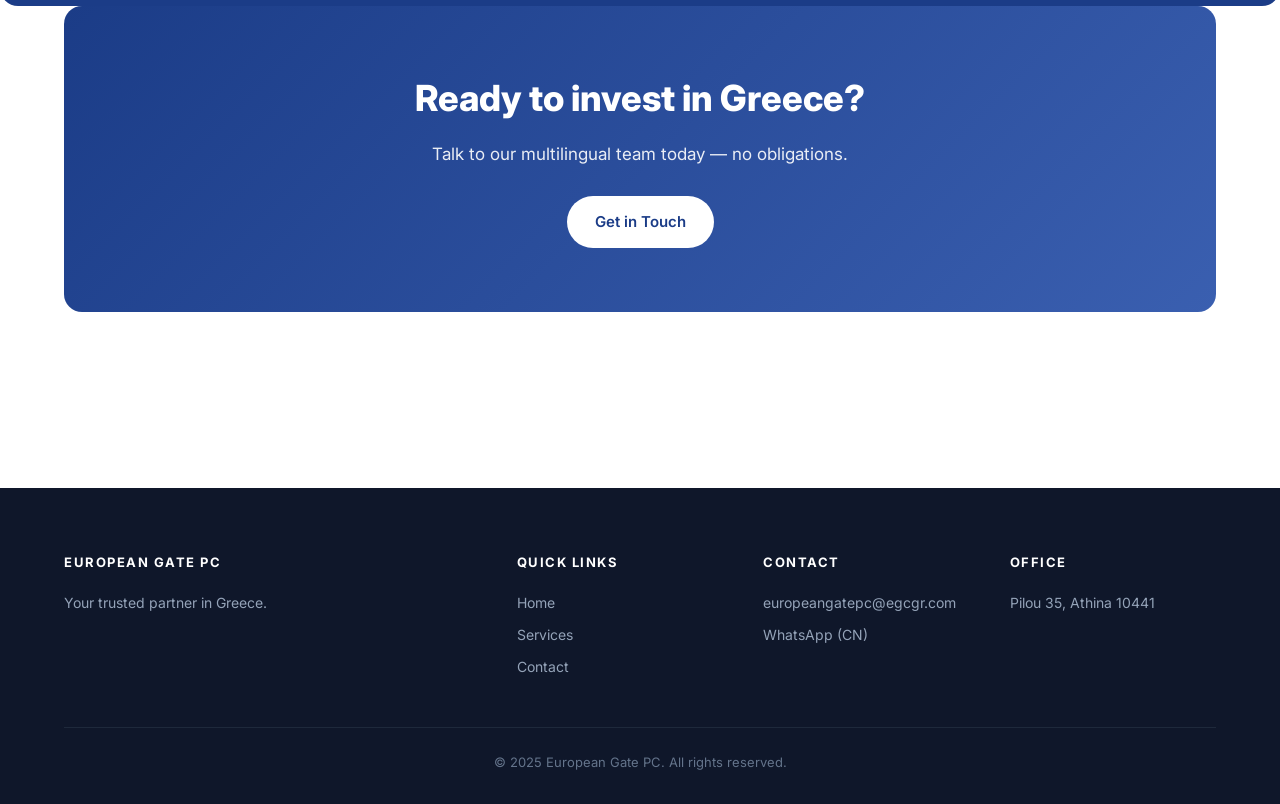
==== commit a0a401b4: "Update index.html" ====
--- a/index.html
+++ b/index.html
@@ -29,12 +29,12 @@
 <section><div class="container"><div class="section-head">
 <span class="eyebrow" data-en="WHAT WE DO" data-zh="核心服务">WHAT WE DO</span>
 <h2 data-en="A complete gateway to Greece." data-zh="一站式希腊投资与落地服务">A complete gateway to Greece.</h2>
-<p data-en="From property sourcing to residency, legal, and everyday living — we handle everything, in your language." data-zh="从看房、黄金签证、法律到日常生活安排，我们用您的语言全程处理。">From property sourcing to residency, legal, and everyday living — we handle everything, in your language.</p>
+<p data-en="From property sourcing to residency, legal, insurance and everyday living — we handle everything, in your language." data-zh="从看房、黄金签证、法律、保险到日常生活安排，我们用您的语言全程处理。">From property sourcing to residency, legal, insurance and everyday living — we handle everything, in your language.</p>
 </div>
 <div class="grid grid-3">
-<div class="card"><div class="card-icon">⌂</div><h3 data-en="Real Estate" data-zh="房产置业">Real Estate</h3><p data-en="Hand-picked apartments, villas and commercial assets across Athens and the islands." data-zh="精选雅典及岛屿公寓、别墅与商业资产。">Hand-picked apartments, villas and commercial assets across Athens and the islands.</p></div>
+<div class="card"><div class="card-icon">⌂</div><h3 data-en="Real Estate" data-zh="房产置业">Real Estate</h3><p data-en="Hand-picked apartments, villas and commercial assets in Athens' prime neighborhoods including Kolonaki, Glyfada, Kifissia and more." data-zh="精选雅典热门区域公寓、别墅与商业资产，覆盖科洛纳基、格利法达、基菲西亚等优质地段。">Hand-picked apartments, villas and commercial assets in Athens' prime neighborhoods including Kolonaki, Glyfada, Kifissia and more.</p></div>
 <div class="card"><div class="card-icon">★</div><h3 data-en="Golden Visa" data-zh="黄金签证">Golden Visa</h3><p data-en="End-to-end Greek residency-by-investment process with legal partners and compliance support." data-zh="与法律团队合作，提供全流程希腊投资移民服务。">End-to-end Greek residency-by-investment process with legal partners and compliance support.</p></div>
-<div class="card"><div class="card-icon">▶</div><h3 data-en="Property Management" data-zh="物业管理">Property Management</h3><p data-en="Rental, renovation, tax filing and daily operations — your property, fully managed." data-zh="租赁、装修、报税与日常运营，全面托管。">Rental, renovation, tax filing and daily operations — your property, fully managed.</p></div>
+<div class="card"><div class="card-icon">▶</div><h3 data-en="Property Management" data-zh="物业管理">Property Management</h3><p data-en="Rental, renovation, tax filing and daily operations for your Athens property, fully managed." data-zh="雅典房产的租赁、装修、报税与日常运营，全面托管。">Rental, renovation, tax filing and daily operations for your Athens property, fully managed.</p></div>
 </div></div></section>
 
 <section class="stats"><div class="container"><div class="grid grid-4">
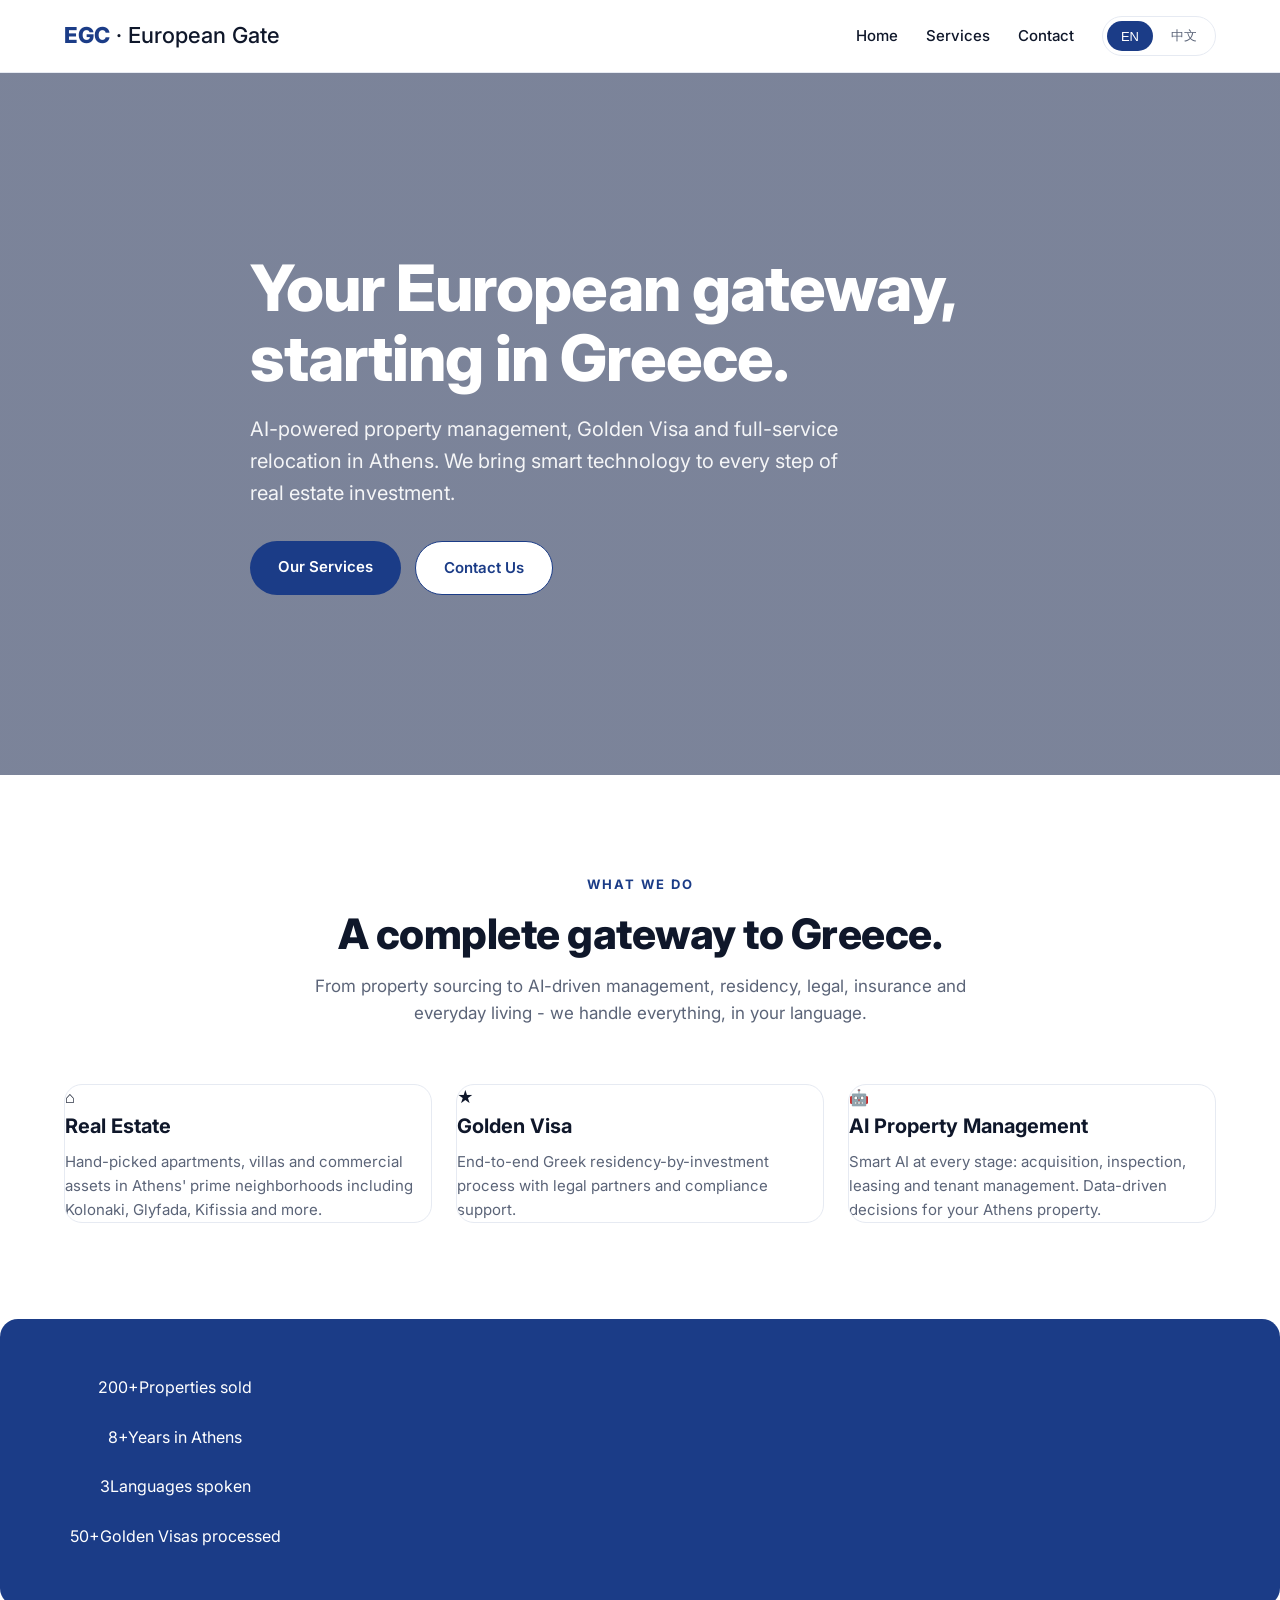
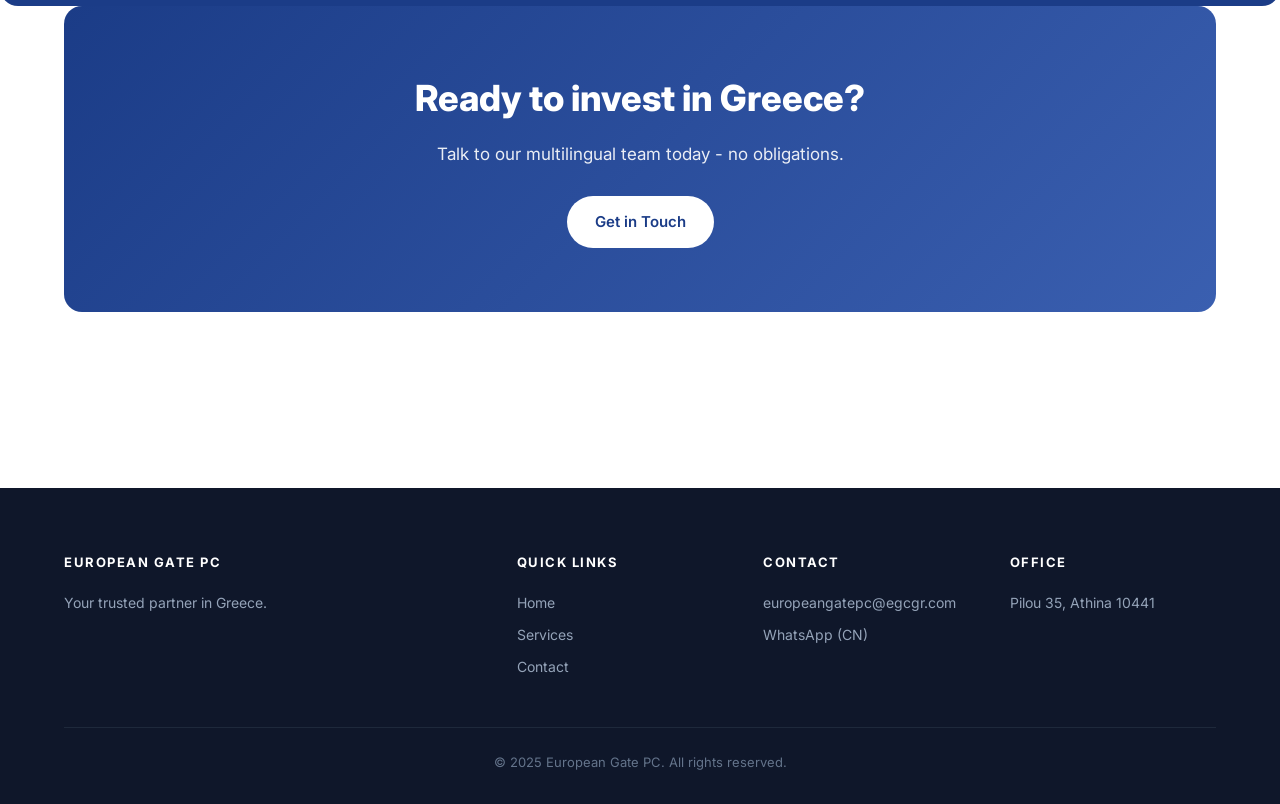
==== commit 1548ade4: "Update index.html" ====
--- a/index.html
+++ b/index.html
@@ -1,75 +1,11 @@
-<!DOCTYPE html>
-<html lang="en">
-<head>
-<meta charset="UTF-8">
-<meta name="viewport" content="width=device-width,initial-scale=1">
-<title>European Gate PC — Your gateway to Greece</title>
-<link rel="stylesheet" href="styles.css">
-<link rel="preconnect" href="https://fonts.googleapis.com">
-<link href="https://fonts.googleapis.com/css2?family=Inter:wght@400;500;600;700;800&display=swap" rel="stylesheet">
-</head>
-<body>
-<nav class="nav"><div class="container nav-inner">
-<a class="logo" href="index.html">EGC<span> · European Gate</span></a>
-<div class="nav-links">
-<a href="index.html" data-en="Home" data-zh="首页">Home</a>
-<a href="services.html" data-en="Services" data-zh="服务">Services</a>
-<a href="contact.html" data-en="Contact" data-zh="联系">Contact</a>
-<div class="lang-switch"><button class="active" onclick="setLang('en')">EN</button><button onclick="setLang('zh')">中文</button></div>
-</div></div></nav>
-
-<header class="hero"><div class="container hero-content">
-<h1 data-en="Your European gateway, starting in Greece." data-zh="开启欧洲的大门，从希腊开始。">Your European gateway, starting in Greece.</h1>
-<p data-en="Premium real estate, Golden Visa and full-service relocation in Athens. Trusted by clients from China, Turkey and across Europe." data-zh="雅典高端房产、黄金签证与全流程落地服务。深得来自中国、土耳其与欧洲各国客户信赖。">Premium real estate, Golden Visa and full-service relocation in Athens. Trusted by clients from China, Turkey and across Europe.</p>
-<div class="hero-cta">
-<a class="btn btn-primary" href="services.html" data-en="Our Services" data-zh="我们的服务">Our Services</a>
-<a class="btn btn-ghost" href="contact.html" data-en="Contact Us" data-zh="联系我们">Contact Us</a>
-</div></div></header>
-
-<section><div class="container"><div class="section-head">
-<span class="eyebrow" data-en="WHAT WE DO" data-zh="核心服务">WHAT WE DO</span>
-<h2 data-en="A complete gateway to Greece." data-zh="一站式希腊投资与落地服务">A complete gateway to Greece.</h2>
-<p data-en="From property sourcing to residency, legal, insurance and everyday living — we handle everything, in your language." data-zh="从看房、黄金签证、法律、保险到日常生活安排，我们用您的语言全程处理。">From property sourcing to residency, legal, insurance and everyday living — we handle everything, in your language.</p>
-</div>
-<div class="grid grid-3">
-<div class="card"><div class="card-icon">⌂</div><h3 data-en="Real Estate" data-zh="房产置业">Real Estate</h3><p data-en="Hand-picked apartments, villas and commercial assets in Athens' prime neighborhoods including Kolonaki, Glyfada, Kifissia and more." data-zh="精选雅典热门区域公寓、别墅与商业资产，覆盖科洛纳基、格利法达、基菲西亚等优质地段。">Hand-picked apartments, villas and commercial assets in Athens' prime neighborhoods including Kolonaki, Glyfada, Kifissia and more.</p></div>
-<div class="card"><div class="card-icon">★</div><h3 data-en="Golden Visa" data-zh="黄金签证">Golden Visa</h3><p data-en="End-to-end Greek residency-by-investment process with legal partners and compliance support." data-zh="与法律团队合作，提供全流程希腊投资移民服务。">End-to-end Greek residency-by-investment process with legal partners and compliance support.</p></div>
-<div class="card"><div class="card-icon">▶</div><h3 data-en="Property Management" data-zh="物业管理">Property Management</h3><p data-en="Rental, renovation, tax filing and daily operations for your Athens property, fully managed." data-zh="雅典房产的租赁、装修、报税与日常运营，全面托管。">Rental, renovation, tax filing and daily operations for your Athens property, fully managed.</p></div>
-</div></div></section>
-
-<section class="stats"><div class="container"><div class="grid grid-4">
-<div class="stat"><span class="stat-number">200+</span><span class="stat-label" data-en="Properties sold" data-zh="已售房产">Properties sold</span></div>
-<div class="stat"><span class="stat-number">8+</span><span class="stat-label" data-en="Years in Athens" data-zh="深耕雅典">Years in Athens</span></div>
-<div class="stat"><span class="stat-number">3</span><span class="stat-label" data-en="Languages spoken" data-zh="服务语言">Languages spoken</span></div>
-<div class="stat"><span class="stat-number">50+</span><span class="stat-label" data-en="Golden Visas processed" data-zh="黄金签证办理">Golden Visas processed</span></div>
-</div></div></section>
-
-<section style="padding-top:0"><div class="container"><div class="cta-banner">
-<h2 data-en="Ready to invest in Greece?" data-zh="准备好投资希腊了吗？">Ready to invest in Greece?</h2>
-<p data-en="Talk to our multilingual team today — no obligations." data-zh="立即联系我们的多语言团队，无任何约束。">Talk to our multilingual team today — no obligations.</p>
-<a class="btn btn-primary" href="contact.html" data-en="Get in Touch" data-zh="立即咨询">Get in Touch</a>
-</div></div></section>
-
-<footer><div class="container"><div class="foot-grid">
-<div><h4>EUROPEAN GATE PC</h4><p data-en="Your trusted partner in Greece." data-zh="您在希腊的可靠伙伴。">Your trusted partner in Greece.</p></div>
-<div><h4 data-en="Quick Links" data-zh="快速链接">Quick Links</h4>
-<a href="index.html" data-en="Home" data-zh="首页">Home</a>
-<a href="services.html" data-en="Services" data-zh="服务">Services</a>
-<a href="contact.html" data-en="Contact" data-zh="联系">Contact</a></div>
-<div><h4 data-en="Contact" data-zh="联系方式">Contact</h4>
-<a href="mailto:europeangatepc@egcgr.com">europeangatepc@egcgr.com</a>
-<a href="https://wa.me/306946096373" data-en="WhatsApp (CN)" data-zh="WhatsApp（中文）">WhatsApp (CN)</a></div>
-<div><h4 data-en="Office" data-zh="办公地址">Office</h4><p>Pilou 35, Athina 10441</p></div>
-</div>
-<div class="foot-bottom"><p>© 2025 European Gate PC. All rights reserved.</p></div>
-</div></footer>
-
-<script>
-function setLang(lang){
-document.querySelectorAll('[data-en]').forEach(el=>{
-el.textContent=lang==='zh'?(el.dataset.zh||el.dataset.en):el.dataset.en;});
-document.querySelectorAll('.lang-switch button').forEach(b=>{b.classList.toggle('active',b.textContent.trim()===(lang==='zh'?'中文':'EN'));});
-}
-</script>
-</body>
-</html>
+<!DOCTYPE html><html lang="en"><head><meta charset="UTF-8"><meta name="viewport" content="width=device-width,initial-scale=1"><title>European Gate PC — Your gateway to Greece</title><link rel="stylesheet" href="styles.css"><link rel="preconnect" href="https://fonts.googleapis.com"><link href="https://fonts.googleapis.com/css2?family=Inter:wght@400;500;600;700;800&display=swap" rel="stylesheet"></head><body>
+  <nav class="nav"><div class="container nav-inner"><a class="logo" href="index.html">EGC<span> · European Gate</span></a><div class="nav-links"><a href="index.html" data-en="Home" data-zh="首页">Home</a><a href="services.html" data-en="Services" data-zh="服务">Services</a><a href="contact.html" data-en="Contact" data-zh="联系">Contact</a><div class="lang-switch"><button class="active" onclick="setLang('en')">EN</button><button onclick="setLang('zh')">中文</button></div></div></div></nav>
+  <header class="hero"><div class="container hero-content"><h1 data-en="Your European gateway, starting in Greece." data-zh="开启欧洲的大门，从希腊开始。">Your European gateway, starting in Greece.</h1><p data-en="AI-powered property management, Golden Visa and full-service relocation in Athens. We bring smart technology to every step of real estate investment." data-zh="AI智能房产管理、黄金签证与全流程雅典落地服务。我们将智能科技融入房产投资的每一个环节。">AI-powered property management, Golden Visa and full-service relocation in Athens. We bring smart technology to every step of real estate investment.</p><div class="hero-cta"><a class="btn btn-primary" href="services.html" data-en="Our Services" data-zh="我们的服务">Our Services</a><a class="btn btn-ghost" href="contact.html" data-en="Contact Us" data-zh="联系我们">Contact Us</a></div></div></header>
+  <section><div class="container"><div class="section-head"><span class="eyebrow" data-en="WHAT WE DO" data-zh="核心服务">WHAT WE DO</span><h2 data-en="A complete gateway to Greece." data-zh="一站式希腊投资与落地服务">A complete gateway to Greece.</h2><p data-en="From property sourcing to AI-driven management, residency, legal, insurance and everyday living - we handle everything, in your language." data-zh="从看房、AI智能管理、黄金签证、法律、保险到日常生活安排，我们用您的语言全程处理。">From property sourcing to AI-driven management, residency, legal, insurance and everyday living - we handle everything, in your language.</p></div>
+  <div class="grid grid-3"><div class="card"><div class="card-icon">⌂</div><h3 data-en="Real Estate" data-zh="房产置业">Real Estate</h3><p data-en="Hand-picked apartments, villas and commercial assets in Athens' prime neighborhoods including Kolonaki, Glyfada, Kifissia and more." data-zh="精选雅典热门区域公寓、别墅与商业资产，覆盖科洛纳基、格利法达、基菲西亚等优质地段。">Hand-picked apartments, villas and commercial assets in Athens' prime neighborhoods including Kolonaki, Glyfada, Kifissia and more.</p></div>
+  <div class="card"><div class="card-icon">★</div><h3 data-en="Golden Visa" data-zh="黄金签证">Golden Visa</h3><p data-en="End-to-end Greek residency-by-investment process with legal partners and compliance support." data-zh="与法律团队合作，提供全流程希腊投资移民服务。">End-to-end Greek residency-by-investment process with legal partners and compliance support.</p></div>
+  <div class="card"><div class="card-icon">🤖</div><h3 data-en="AI Property Management" data-zh="AI智能物业管理">AI Property Management</h3><p data-en="Smart AI at every stage: acquisition, inspection, leasing and tenant management. Data-driven decisions for your Athens property." data-zh="智能AI贯穿每个环节：收房、验房、出租、租客管理，数据驱动您的雅典房产决策。">Smart AI at every stage: acquisition, inspection, leasing and tenant management. Data-driven decisions for your Athens property.</p></div></div></div></section>
+  <section class="stats"><div class="container"><div class="grid grid-4"><div class="stat"><span class="stat-number">200+</span><span class="stat-label" data-en="Properties sold" data-zh="已售房产">Properties sold</span></div><div class="stat"><span class="stat-number">8+</span><span class="stat-label" data-en="Years in Athens" data-zh="深耕雅典">Years in Athens</span></div><div class="stat"><span class="stat-number">3</span><span class="stat-label" data-en="Languages spoken" data-zh="服务语言">Languages spoken</span></div><div class="stat"><span class="stat-number">50+</span><span class="stat-label" data-en="Golden Visas processed" data-zh="黄金签证办理">Golden Visas processed</span></div></div></div></section>
+  <section style="padding-top:0"><div class="container"><div class="cta-banner"><h2 data-en="Ready to invest in Greece?" data-zh="准备好投资希腊了吗？">Ready to invest in Greece?</h2><p data-en="Talk to our multilingual team today - no obligations." data-zh="立即联系我们的多语言团队，无任何约束。">Talk to our multilingual team today - no obligations.</p><a class="btn btn-primary" href="contact.html" data-en="Get in Touch" data-zh="立即咨询">Get in Touch</a></div></div></section>
+  <footer><div class="container"><div class="foot-grid"><div><h4>EUROPEAN GATE PC</h4><p data-en="Your trusted partner in Greece." data-zh="您在希腊的可靠伙伴。">Your trusted partner in Greece.</p></div><div><h4 data-en="Quick Links" data-zh="快速链接">Quick Links</h4><a href="index.html" data-en="Home" data-zh="首页">Home</a><a href="services.html" data-en="Services" data-zh="服务">Services</a><a href="contact.html" data-en="Contact" data-zh="联系">Contact</a></div><div><h4 data-en="Contact" data-zh="联系方式">Contact</h4><a href="mailto:europeangatepc@egcgr.com">europeangatepc@egcgr.com</a><a href="https://wa.me/306946096373" data-en="WhatsApp (CN)" data-zh="WhatsApp（中文）">WhatsApp (CN)</a></div><div><h4 data-en="Office" data-zh="办公地址">Office</h4><p>Pilou 35, Athina 10441</p></div></div><div class="foot-bottom"><p>© 2025 European Gate PC. All rights reserved.</p></div></div></footer>
+  <script>function setLang(lang){document.querySelectorAll('[data-en]').forEach(el=>{el.textContent=lang==='zh'?(el.dataset.zh||el.dataset.en):el.dataset.en;});document.querySelectorAll('.lang-switch button').forEach(b=>{b.classList.toggle('active',b.textContent.trim()===(lang==='zh'?'中文':'EN'));});}</script></body></html>
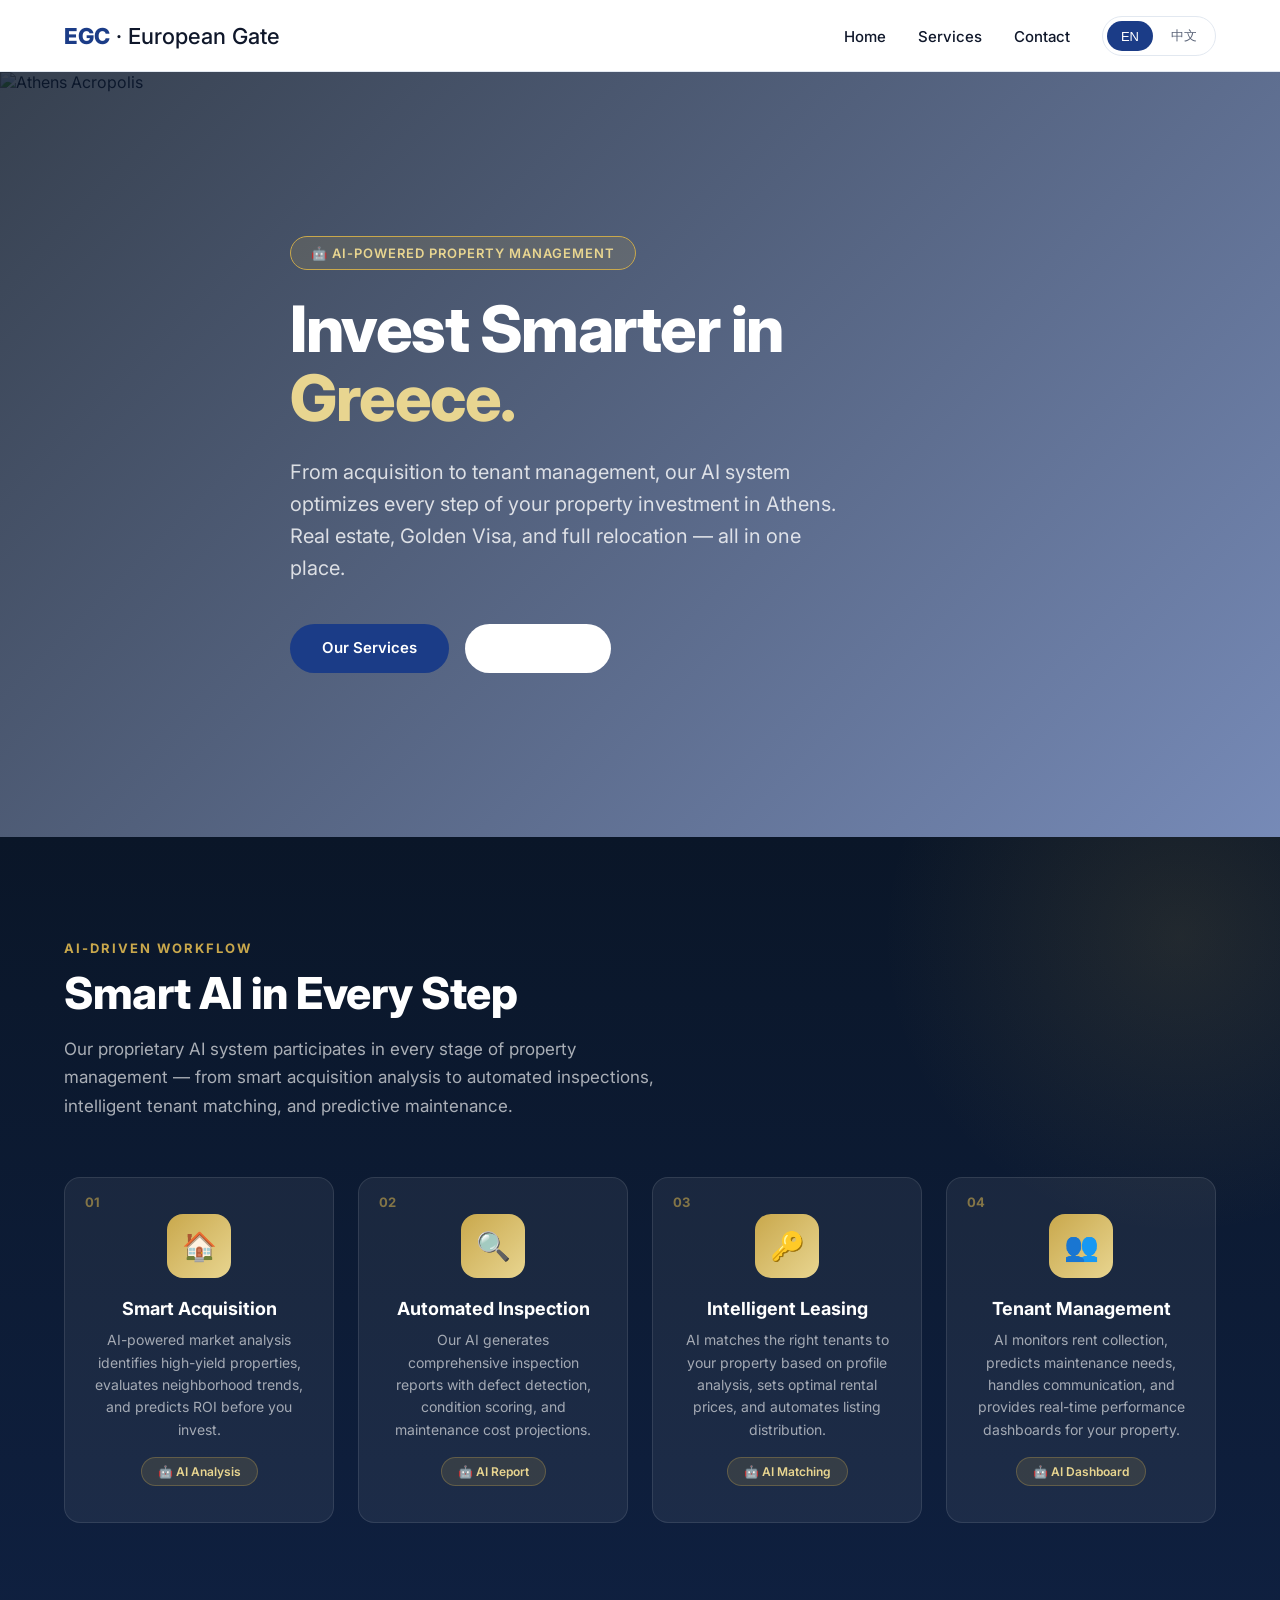
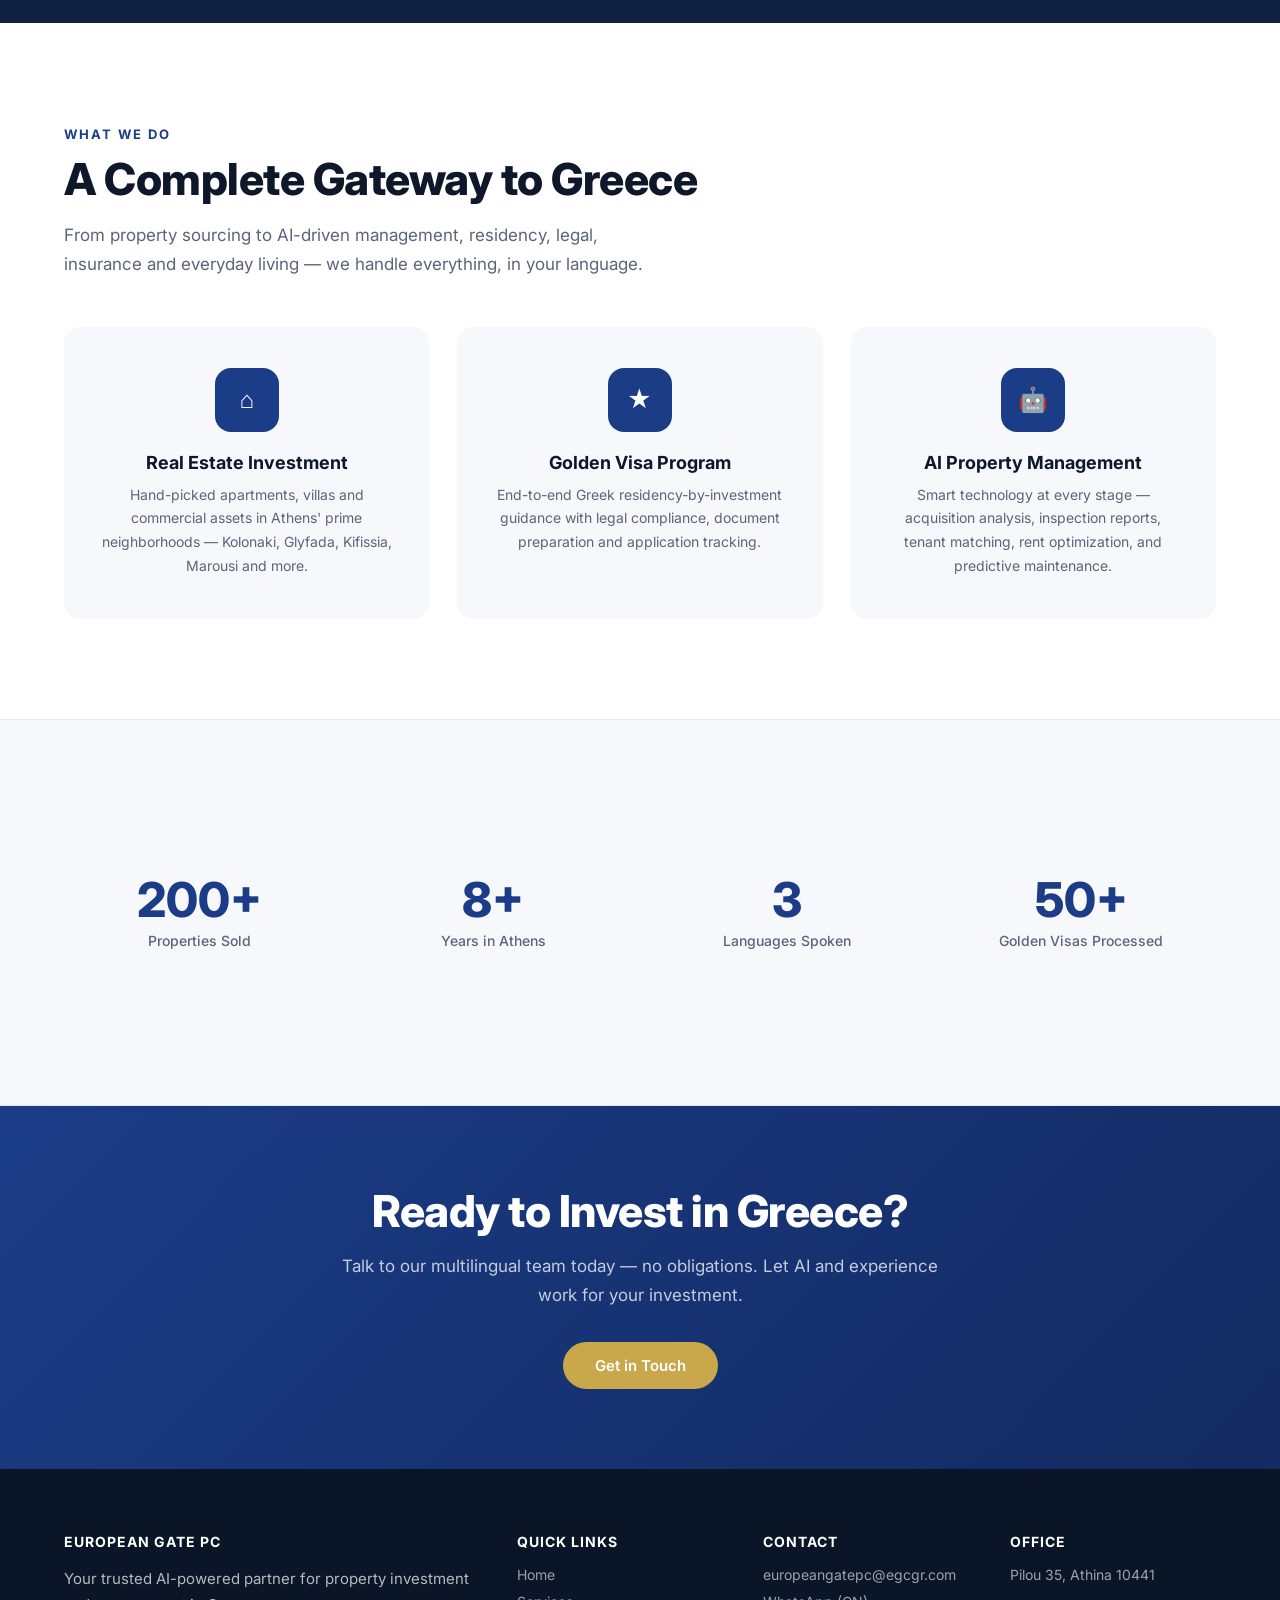
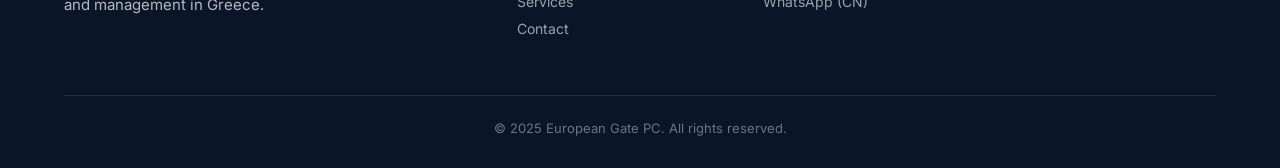
==== commit 12ce9879: "Update index.html" ====
--- a/index.html
+++ b/index.html
@@ -1,11 +1,21 @@
-<!DOCTYPE html><html lang="en"><head><meta charset="UTF-8"><meta name="viewport" content="width=device-width,initial-scale=1"><title>European Gate PC — Your gateway to Greece</title><link rel="stylesheet" href="styles.css"><link rel="preconnect" href="https://fonts.googleapis.com"><link href="https://fonts.googleapis.com/css2?family=Inter:wght@400;500;600;700;800&display=swap" rel="stylesheet"></head><body>
-  <nav class="nav"><div class="container nav-inner"><a class="logo" href="index.html">EGC<span> · European Gate</span></a><div class="nav-links"><a href="index.html" data-en="Home" data-zh="首页">Home</a><a href="services.html" data-en="Services" data-zh="服务">Services</a><a href="contact.html" data-en="Contact" data-zh="联系">Contact</a><div class="lang-switch"><button class="active" onclick="setLang('en')">EN</button><button onclick="setLang('zh')">中文</button></div></div></div></nav>
-  <header class="hero"><div class="container hero-content"><h1 data-en="Your European gateway, starting in Greece." data-zh="开启欧洲的大门，从希腊开始。">Your European gateway, starting in Greece.</h1><p data-en="AI-powered property management, Golden Visa and full-service relocation in Athens. We bring smart technology to every step of real estate investment." data-zh="AI智能房产管理、黄金签证与全流程雅典落地服务。我们将智能科技融入房产投资的每一个环节。">AI-powered property management, Golden Visa and full-service relocation in Athens. We bring smart technology to every step of real estate investment.</p><div class="hero-cta"><a class="btn btn-primary" href="services.html" data-en="Our Services" data-zh="我们的服务">Our Services</a><a class="btn btn-ghost" href="contact.html" data-en="Contact Us" data-zh="联系我们">Contact Us</a></div></div></header>
-  <section><div class="container"><div class="section-head"><span class="eyebrow" data-en="WHAT WE DO" data-zh="核心服务">WHAT WE DO</span><h2 data-en="A complete gateway to Greece." data-zh="一站式希腊投资与落地服务">A complete gateway to Greece.</h2><p data-en="From property sourcing to AI-driven management, residency, legal, insurance and everyday living - we handle everything, in your language." data-zh="从看房、AI智能管理、黄金签证、法律、保险到日常生活安排，我们用您的语言全程处理。">From property sourcing to AI-driven management, residency, legal, insurance and everyday living - we handle everything, in your language.</p></div>
-  <div class="grid grid-3"><div class="card"><div class="card-icon">⌂</div><h3 data-en="Real Estate" data-zh="房产置业">Real Estate</h3><p data-en="Hand-picked apartments, villas and commercial assets in Athens' prime neighborhoods including Kolonaki, Glyfada, Kifissia and more." data-zh="精选雅典热门区域公寓、别墅与商业资产，覆盖科洛纳基、格利法达、基菲西亚等优质地段。">Hand-picked apartments, villas and commercial assets in Athens' prime neighborhoods including Kolonaki, Glyfada, Kifissia and more.</p></div>
-  <div class="card"><div class="card-icon">★</div><h3 data-en="Golden Visa" data-zh="黄金签证">Golden Visa</h3><p data-en="End-to-end Greek residency-by-investment process with legal partners and compliance support." data-zh="与法律团队合作，提供全流程希腊投资移民服务。">End-to-end Greek residency-by-investment process with legal partners and compliance support.</p></div>
-  <div class="card"><div class="card-icon">🤖</div><h3 data-en="AI Property Management" data-zh="AI智能物业管理">AI Property Management</h3><p data-en="Smart AI at every stage: acquisition, inspection, leasing and tenant management. Data-driven decisions for your Athens property." data-zh="智能AI贯穿每个环节：收房、验房、出租、租客管理，数据驱动您的雅典房产决策。">Smart AI at every stage: acquisition, inspection, leasing and tenant management. Data-driven decisions for your Athens property.</p></div></div></div></section>
-  <section class="stats"><div class="container"><div class="grid grid-4"><div class="stat"><span class="stat-number">200+</span><span class="stat-label" data-en="Properties sold" data-zh="已售房产">Properties sold</span></div><div class="stat"><span class="stat-number">8+</span><span class="stat-label" data-en="Years in Athens" data-zh="深耕雅典">Years in Athens</span></div><div class="stat"><span class="stat-number">3</span><span class="stat-label" data-en="Languages spoken" data-zh="服务语言">Languages spoken</span></div><div class="stat"><span class="stat-number">50+</span><span class="stat-label" data-en="Golden Visas processed" data-zh="黄金签证办理">Golden Visas processed</span></div></div></div></section>
-  <section style="padding-top:0"><div class="container"><div class="cta-banner"><h2 data-en="Ready to invest in Greece?" data-zh="准备好投资希腊了吗？">Ready to invest in Greece?</h2><p data-en="Talk to our multilingual team today - no obligations." data-zh="立即联系我们的多语言团队，无任何约束。">Talk to our multilingual team today - no obligations.</p><a class="btn btn-primary" href="contact.html" data-en="Get in Touch" data-zh="立即咨询">Get in Touch</a></div></div></section>
-  <footer><div class="container"><div class="foot-grid"><div><h4>EUROPEAN GATE PC</h4><p data-en="Your trusted partner in Greece." data-zh="您在希腊的可靠伙伴。">Your trusted partner in Greece.</p></div><div><h4 data-en="Quick Links" data-zh="快速链接">Quick Links</h4><a href="index.html" data-en="Home" data-zh="首页">Home</a><a href="services.html" data-en="Services" data-zh="服务">Services</a><a href="contact.html" data-en="Contact" data-zh="联系">Contact</a></div><div><h4 data-en="Contact" data-zh="联系方式">Contact</h4><a href="mailto:europeangatepc@egcgr.com">europeangatepc@egcgr.com</a><a href="https://wa.me/306946096373" data-en="WhatsApp (CN)" data-zh="WhatsApp（中文）">WhatsApp (CN)</a></div><div><h4 data-en="Office" data-zh="办公地址">Office</h4><p>Pilou 35, Athina 10441</p></div></div><div class="foot-bottom"><p>© 2025 European Gate PC. All rights reserved.</p></div></div></footer>
-  <script>function setLang(lang){document.querySelectorAll('[data-en]').forEach(el=>{el.textContent=lang==='zh'?(el.dataset.zh||el.dataset.en):el.dataset.en;});document.querySelectorAll('.lang-switch button').forEach(b=>{b.classList.toggle('active',b.textContent.trim()===(lang==='zh'?'中文':'EN'));});}</script></body></html>
+<!DOCTYPE html><html lang="en"><head><meta charset="UTF-8"><meta name="viewport" content="width=device-width,initial-scale=1"><title>European Gate PC — AI-Powered Property Investment in Greece</title><link rel="stylesheet" href="styles.css"><link href="https://fonts.googleapis.com/css2?family=Inter:wght@400;500;600;700;800&display=swap" rel="stylesheet"></head><body>
+
+<nav class="nav"><div class="container nav-inner"><a class="logo" href="index.html">EGC<span> · European Gate</span></a><div class="nav-links"><a href="index.html" data-en="Home" data-zh="首页">Home</a><a href="services.html" data-en="Services" data-zh="服务">Services</a><a href="contact.html" data-en="Contact" data-zh="联系">Contact</a><div class="lang-switch"><button class="active" onclick="setLang('en')">EN</button><button onclick="setLang('zh')">中文</button></div></div></div></nav>
+
+<header class="hero"><div class="hero-bg"><img src="https://images.unsplash.com/photo-1555993539-1732b0258235?w=1600&q=80" alt="Athens Acropolis"></div><div class="container hero-content"><div class="hero-tag" data-en="🤖 AI-Powered Property Management" data-zh="🤖 AI智能物业管理">🤖 AI-Powered Property Management</div><h1 data-en="Invest Smarter in <em>Greece.</em>" data-zh="用AI智能投资<em>希腊房产。</em>">Invest Smarter in <em>Greece.</em></h1><p class="hero-sub" data-en="From acquisition to tenant management, our AI system optimizes every step of your property investment in Athens. Real estate, Golden Visa, and full relocation — all in one place." data-zh="从收房到租客管理，我们的AI系统优化您在雅典房产投资的每一个环节。房产置业、黄金签证、全程安置——一站式服务。">From acquisition to tenant management, our AI system optimizes every step of your property investment in Athens. Real estate, Golden Visa, and full relocation — all in one place.</p><div class="hero-buttons"><a href="services.html" class="btn btn-primary" data-en="Our Services" data-zh="查看服务">Our Services</a><a href="contact.html" class="btn btn-ghost" style="color:#fff;border-color:rgba(255,255,255,.5)" data-en="Contact Us" data-zh="联系我们">Contact Us</a></div></div></header>
+
+<!-- AI PROCESS SECTION -->
+<section class="ai-section"><div class="container"><span class="section-tag" data-en="AI-DRIVEN WORKFLOW" data-zh="AI智能管理流程">AI-DRIVEN WORKFLOW</span><h2 class="section-title" data-en="Smart AI in Every Step" data-zh="每个环节都有AI智能参与">Smart AI in Every Step</h2><p class="section-desc" data-en="Our proprietary AI system participates in every stage of property management — from smart acquisition analysis to automated inspections, intelligent tenant matching, and predictive maintenance." data-zh="我们自主研发的AI系统贯穿物业管理的每个环节——从智能收房分析、自动化验房报告、智能租客匹配到预测性维护管理。">Our proprietary AI system participates in every stage of property management — from smart acquisition analysis to automated inspections, intelligent tenant matching, and predictive maintenance.</p><div class="ai-grid"><div class="ai-step"><span class="ai-step-num">01</span><div class="ai-step-icon">🏠</div><h4 data-en="Smart Acquisition" data-zh="智能收房">Smart Acquisition</h4><p data-en="AI-powered market analysis identifies high-yield properties, evaluates neighborhood trends, and predicts ROI before you invest." data-zh="AI驱动的市场分析，精准识别高收益房源，评估社区趋势，在投资前预测投资回报率。">AI-powered market analysis identifies high-yield properties, evaluates neighborhood trends, and predicts ROI before you invest.</p><span class="ai-badge">🤖 AI Analysis</span></div><div class="ai-step"><span class="ai-step-num">02</span><div class="ai-step-icon">🔍</div><h4 data-en="Automated Inspection" data-zh="自动化验房">Automated Inspection</h4><p data-en="Our AI generates comprehensive inspection reports with defect detection, condition scoring, and maintenance cost projections." data-zh="AI自动生成全面的验房报告，包括缺陷检测、状况评分和维护成本预估。">Our AI generates comprehensive inspection reports with defect detection, condition scoring, and maintenance cost projections.</p><span class="ai-badge">🤖 AI Report</span></div><div class="ai-step"><span class="ai-step-num">03</span><div class="ai-step-icon">🔑</div><h4 data-en="Intelligent Leasing" data-zh="智能出租">Intelligent Leasing</h4><p data-en="AI matches the right tenants to your property based on profile analysis, sets optimal rental prices, and automates listing distribution." data-zh="AI根据租客画像分析精准匹配，设定最优租金价格，并自动分发房源信息。">AI matches the right tenants to your property based on profile analysis, sets optimal rental prices, and automates listing distribution.</p><span class="ai-badge">🤖 AI Matching</span></div><div class="ai-step"><span class="ai-step-num">04</span><div class="ai-step-icon">👥</div><h4 data-en="Tenant Management" data-zh="智能租客管理">Tenant Management</h4><p data-en="AI monitors rent collection, predicts maintenance needs, handles communication, and provides real-time performance dashboards for your property." data-zh="AI监控租金收缴、预测维护需求、处理沟通事务，并提供房产实时绩效仪表盘。">AI monitors rent collection, predicts maintenance needs, handles communication, and provides real-time performance dashboards for your property.</p><span class="ai-badge">🤖 AI Dashboard</span></div></div></div></section>
+
+<!-- WHAT WE DO -->
+<section><div class="container"><span class="section-tag" data-en="WHAT WE DO" data-zh="核心服务">WHAT WE DO</span><h2 class="section-title" data-en="A Complete Gateway to Greece" data-zh="您的希腊投资全方位门户">A Complete Gateway to Greece</h2><p class="section-desc" data-en="From property sourcing to AI-driven management, residency, legal, insurance and everyday living — we handle everything, in your language." data-zh="从房源筛选到AI智能管理、居留身份、法律税务、保险及日常生活——我们用您的语言为您全程服务。">From property sourcing to AI-driven management, residency, legal, insurance and everyday living — we handle everything, in your language.</p><div class="features-grid"><div class="feature-card"><div class="feature-icon">⌂</div><h3 data-en="Real Estate Investment" data-zh="房产置业">Real Estate Investment</h3><p data-en="Hand-picked apartments, villas and commercial assets in Athens' prime neighborhoods — Kolonaki, Glyfada, Kifissia, Marousi and more." data-zh="精选雅典核心地段的公寓、别墅和商业资产——科洛纳基、格利法达、基菲西亚、马鲁西等优质社区。">Hand-picked apartments, villas and commercial assets in Athens' prime neighborhoods — Kolonaki, Glyfada, Kifissia, Marousi and more.</p></div><div class="feature-card"><div class="feature-icon">★</div><h3 data-en="Golden Visa Program" data-zh="黄金签证">Golden Visa Program</h3><p data-en="End-to-end Greek residency-by-investment guidance with legal compliance, document preparation and application tracking." data-zh="全流程希腊投资移民服务，涵盖法律合规、文件准备和申请跟踪。">End-to-end Greek residency-by-investment guidance with legal compliance, document preparation and application tracking.</p></div><div class="feature-card"><div class="feature-icon">🤖</div><h3 data-en="AI Property Management" data-zh="AI智能物业管理">AI Property Management</h3><p data-en="Smart technology at every stage — acquisition analysis, inspection reports, tenant matching, rent optimization, and predictive maintenance." data-zh="每个环节都有智能技术参与——收房分析、验房报告、租客匹配、租金优化和预测性维护。">Smart technology at every stage — acquisition analysis, inspection reports, tenant matching, rent optimization, and predictive maintenance.</p></div></div></div></section>
+
+<!-- STATS -->
+<section class="stats"><div class="container"><div class="stats-grid"><div><div class="stat-num">200+</div><div class="stat-label" data-en="Properties Sold" data-zh="已售房产">Properties Sold</div></div><div><div class="stat-num">8+</div><div class="stat-label" data-en="Years in Athens" data-zh="深耕雅典">Years in Athens</div></div><div><div class="stat-num">3</div><div class="stat-label" data-en="Languages Spoken" data-zh="服务语言">Languages Spoken</div></div><div><div class="stat-num">50+</div><div class="stat-label" data-en="Golden Visas Processed" data-zh="黄金签证办理">Golden Visas Processed</div></div></div></div></section>
+
+<!-- CTA -->
+<section class="cta"><div class="container"><h2 class="section-title" data-en="Ready to Invest in Greece?" data-zh="准备好投资希腊了吗？">Ready to Invest in Greece?</h2><p class="section-desc" data-en="Talk to our multilingual team today — no obligations. Let AI and experience work for your investment." data-zh="立即联系我们的多语言团队——无任何义务。让AI和经验为您的投资服务。">Talk to our multilingual team today — no obligations. Let AI and experience work for your investment.</p><a href="contact.html" class="btn btn-gold" data-en="Get in Touch" data-zh="立即咨询">Get in Touch</a></div></section>
+
+<footer><div class="container"><div class="foot-grid"><div><h4>EUROPEAN GATE PC</h4><p class="foot-brand" data-en="Your trusted AI-powered partner for property investment and management in Greece." data-zh="您在希腊值得信赖的AI智能房产投资与管理伙伴。">Your trusted AI-powered partner for property investment and management in Greece.</p></div><div><h4 data-en="Quick Links" data-zh="快速链接">Quick Links</h4><a href="index.html" data-en="Home" data-zh="首页">Home</a><a href="services.html" data-en="Services" data-zh="服务">Services</a><a href="contact.html" data-en="Contact" data-zh="联系">Contact</a></div><div><h4 data-en="Contact" data-zh="联系方式">Contact</h4><a href="mailto:europeangatepc@egcgr.com">europeangatepc@egcgr.com</a><a href="https://wa.me/306946096373" data-en="WhatsApp (CN)" data-zh="WhatsApp (中文)">WhatsApp (CN)</a></div><div><h4 data-en="Office" data-zh="办公室">Office</h4><p style="font-size:14px;color:rgba(255,255,255,.6)">Pilou 35, Athina 10441</p></div></div><div class="foot-bottom"><p>© 2025 European Gate PC. All rights reserved.</p></div></div></footer>
+
+<script>function setLang(lang){document.querySelectorAll('[data-en]').forEach(el=>{el.textContent=lang==='zh'?el.dataset.zh:el.dataset.en;if(el.tagName==='H1'&&el.dataset[lang]){el.innerHTML=lang==='zh'?el.dataset.zh:el.dataset.en}});document.querySelectorAll('.lang-switch button').forEach(b=>{b.classList.toggle('active',b.textContent.trim()===(lang==='zh'?'中文':'EN'))})}</script></body></html>
--- a/styles.css
+++ b/styles.css
@@ -1,76 +1,132 @@
-:root{--blue:#1B3C87;--blue-dark:#122a60;--blue-light:#3a5fb0;--bg:#fff;--bg-soft:#f6f8fc;--text:#0f172a;--muted:#5b6478;--line:#e6eaf2;--radius:18px;--shadow:0 10px 30px rgba(20,40,90,.08)}
+:root{--blue:#1B3C87;--blue-dark:#122a60;--blue-light:#3a5fb0;--gold:#c9a84c;--gold-light:#e8d590;--bg:#fff;--bg-soft:#f6f8fc;--bg-dark:#0a1628;--text:#0f172a;--muted:#5b6478;--line:#e2e8f0;--radius:16px;--shadow:0 4px 24px rgba(0,0,0,.08);--shadow-lg:0 12px 48px rgba(0,0,0,.12)}
 *{box-sizing:border-box;margin:0;padding:0}
-html,body{font-family:'Inter','Helvetica Neue',Arial,'PingFang SC','Microsoft YaHei',sans-serif;color:var(--text);background:var(--bg);line-height:1.6;-webkit-font-smoothing:antialiased}
+html,body{font-family:'Inter','Helvetica Neue','Arial','PingFang SC','Microsoft YaHei',sans-serif;color:var(--text);background:var(--bg);scroll-behavior:smooth}
 a{color:inherit;text-decoration:none}
 img{max-width:100%;display:block}
 .container{max-width:1200px;margin:0 auto;padding:0 24px}
-.nav{position:sticky;top:0;z-index:50;background:rgba(255,255,255,.85);backdrop-filter:saturate(180%) blur(14px);border-bottom:1px solid var(--line)}
-.nav-inner{display:flex;align-items:center;justify-content:space-between;height:72px}
+
+/* NAV */
+.nav{position:sticky;top:0;z-index:50;background:rgba(255,255,255,.92);backdrop-filter:saturate(180%) blur(16px);border-bottom:1px solid var(--line);height:72px}
+.nav-inner{display:flex;align-items:center;justify-content:space-between;height:72px;max-width:1200px;margin:0 auto;padding:0 24px}
 .logo{font-weight:800;font-size:22px;color:var(--blue)}
 .logo span{color:var(--text);font-weight:500}
-.nav-links{display:flex;gap:28px;align-items:center}
-.nav-links a{font-weight:500;color:var(--text);font-size:15px}
+.nav-links{display:flex;gap:32px;align-items:center}
+.nav-links a{font-weight:500;color:var(--text);font-size:15px;transition:color .2s}
 .nav-links a:hover{color:var(--blue)}
 .lang-switch{display:flex;gap:4px;border:1px solid var(--line);border-radius:999px;padding:4px;background:#fff}
-.lang-switch button{border:0;background:transparent;padding:6px 14px;border-radius:999px;font-size:13px;cursor:pointer;color:var(--muted)}
+.lang-switch button{border:0;background:transparent;padding:6px 14px;border-radius:999px;font-size:13px;cursor:pointer;color:var(--muted);transition:all .2s}
 .lang-switch button.active{background:var(--blue);color:#fff}
-.btn{display:inline-block;padding:14px 28px;border-radius:999px;font-weight:600;font-size:15px;transition:all .2s;cursor:pointer}
+
+/* BUTTONS */
+.btn{display:inline-block;padding:14px 32px;border-radius:999px;font-weight:600;font-size:15px;transition:all .25s;cursor:pointer;border:none;text-align:center}
 .btn-primary{background:var(--blue);color:#fff}
-.btn-primary:hover{background:var(--blue-dark);transform:translateY(-1px);box-shadow:var(--shadow)}
+.btn-primary:hover{background:var(--blue-dark);transform:translateY(-2px);box-shadow:var(--shadow)}
 .btn-ghost{background:#fff;color:var(--blue);border:1.5px solid var(--blue)}
-.btn-ghost:hover{background:var(--blue);color:#fff}
-.hero{position:relative;min-height:78vh;display:flex;align-items:center;color:#fff;overflow:hidden}
-.hero::before{content:"";position:absolute;inset:0;background-image:linear-gradient(rgba(15,30,70,.55),rgba(15,30,70,.55)),url('https://images.unsplash.com/photo-1503152394-c571994fd383?auto=format&fit=crop&w=1920&q=80');background-size:cover;background-position:center}
-.hero-content{position:relative;z-index:2;max-width:780px;padding:80px 0}
-.hero h1{font-size:clamp(36px,5.5vw,64px);font-weight:800;line-height:1.1;letter-spacing:-1px;margin-bottom:20px}
-.hero p{font-size:clamp(16px,1.6vw,20px);opacity:.92;margin-bottom:32px;max-width:620px}
-.hero-cta{display:flex;gap:14px;flex-wrap:wrap}
-section{padding:96px 0}
-.section-head{text-align:center;max-width:720px;margin:0 auto 56px}
-.eyebrow{display:inline-block;color:var(--blue);font-weight:700;font-size:13px;letter-spacing:2px;text-transform:uppercase;margin-bottom:14px}
-.section-head h2{font-size:clamp(28px,3.5vw,42px);font-weight:800;letter-spacing:-.5px;line-height:1.2;margin-bottom:14px}
-.section-head p{color:var(--muted);font-size:17px}
-.grid{display:grid;gap:24px}
-.grid-3{grid-template-columns:repeat(3,1fr)}
-.grid-2{grid-template-columns:repeat(2,1fr)}
-@media(max-width:900px){.grid-3,.grid-2{grid-template-columns:1fr}}
-.card{background:#fff;border:1px solid var(--line);border-radius:var(--radius);overflow:hidden;transition:transform .25s,box-shadow .25s}
-.card:hover{transform:translateY(-6px);box-shadow:var(--shadow)}
-.card-img{aspect-ratio:4/3;background:var(--bg-soft);background-size:cover;background-position:center}
-.card-body{padding:24px}
-.card-tag{display:inline-block;background:#eef2fb;color:var(--blue);padding:4px 12px;border-radius:999px;font-size:12px;font-weight:600;margin-bottom:12px}
-.card h3{font-size:20px;font-weight:700;margin-bottom:8px}
-.card p{color:var(--muted);font-size:15px}
-.service{background:var(--bg-soft);border-radius:var(--radius);padding:32px}
-.service .icon{width:52px;height:52px;border-radius:14px;background:var(--blue);display:flex;align-items:center;justify-content:center;color:#fff;font-size:24px;margin-bottom:18px;font-weight:700}
-.service h3{font-size:20px;font-weight:700;margin-bottom:10px}
-.service p{color:var(--muted);font-size:15px}
-.stats{background:var(--blue);color:#fff;border-radius:var(--radius);padding:56px 32px;display:grid;grid-template-columns:repeat(4,1fr);gap:24px;text-align:center}
-.stats div h3{font-size:42px;font-weight:800;letter-spacing:-1px}
-.stats div p{opacity:.85;font-size:13px;letter-spacing:1px}
-@media(max-width:900px){.stats{grid-template-columns:repeat(2,1fr)}}
-.cta-banner{background:linear-gradient(135deg,var(--blue),var(--blue-light));color:#fff;border-radius:var(--radius);padding:64px 40px;text-align:center}
-.cta-banner h2{font-size:clamp(26px,3vw,36px);font-weight:800;margin-bottom:14px}
-.cta-banner p{opacity:.9;margin-bottom:28px;font-size:17px}
-.cta-banner .btn-primary{background:#fff;color:var(--blue)}
-.cta-banner .btn-primary:hover{background:#eef2fb}
-.contact-grid{display:grid;grid-template-columns:repeat(3,1fr);gap:20px;margin-bottom:48px}
-@media(max-width:900px){.contact-grid{grid-template-columns:1fr}}
-.contact-card{background:#fff;border:1px solid var(--line);border-radius:var(--radius);padding:32px;text-align:center;transition:all .25s;display:block;color:inherit}
-.contact-card:hover{transform:translateY(-4px);box-shadow:var(--shadow);border-color:var(--blue)}
-.contact-card .ic{width:64px;height:64px;border-radius:18px;background:#eef2fb;color:var(--blue);display:flex;align-items:center;justify-content:center;margin:0 auto 16px;font-size:28px;font-weight:700}
-.contact-card.wa .ic{background:#e8f7ee;color:#25D366}
-.contact-card h3{font-size:17px;font-weight:700;margin-bottom:6px}
-.contact-card .meta{color:var(--muted);font-size:13px;margin-bottom:14px}
-.contact-card .lead{font-size:17px;font-weight:600;color:var(--blue);word-break:break-all}
-.contact-card .badge{display:inline-block;background:var(--blue);color:#fff;font-size:11px;padding:3px 10px;border-radius:999px;margin-top:10px;letter-spacing:.5px}
-footer{background:#0f172a;color:#cbd5e1;padding:64px 0 32px;margin-top:80px}
-.foot-grid{display:grid;grid-template-columns:2fr 1fr 1fr 1fr;gap:40px;margin-bottom:40px}
-@media(max-width:900px){.foot-grid{grid-template-columns:1fr 1fr}}
-.foot-grid h4{color:#fff;font-size:13px;letter-spacing:1.5px;text-transform:uppercase;margin-bottom:18px}
-.foot-grid a,.foot-grid p{color:#94a3b8;font-size:14px;display:block;margin-bottom:8px;line-height:1.7}
-.foot-grid a:hover{color:#fff}
-.foot-bottom{border-top:1px solid #1e293b;padding-top:24px;text-align:center;color:#64748b;font-size:13px}
-.page-head{padding:80px 0 60px;background:var(--bg-soft);text-align:center}
-.page-head h1{font-size:clamp(32px,4vw,48px);font-weight:800;letter-spacing:-.5px;margin-bottom:12px}
-.page-head p{color:var(--muted);font-size:17px;max-width:640px;margin:0 auto}
+.btn-ghost:hover{background:var(--bg-soft);color:var(--blue)}
+.btn-gold{background:var(--gold);color:#fff}
+.btn-gold:hover{background:#b8943f;transform:translateY(-2px)}
+
+/* HERO */
+.hero{position:relative;min-height:85vh;display:flex;align-items:center;overflow:hidden}
+.hero-bg{position:absolute;inset:0;z-index:0}
+.hero-bg img{width:100%;height:100%;object-fit:cover}
+.hero-bg::after{content:'';position:absolute;inset:0;background:linear-gradient(135deg,rgba(10,22,40,.82) 0%,rgba(27,60,135,.6) 100%)}
+.hero-content{position:relative;z-index:2;max-width:700px;padding:80px 0}
+.hero-tag{display:inline-flex;align-items:center;gap:8px;background:rgba(201,168,76,.15);border:1px solid var(--gold);color:var(--gold-light);padding:8px 20px;border-radius:999px;font-size:13px;font-weight:600;letter-spacing:1px;text-transform:uppercase;margin-bottom:24px}
+.hero h1{font-size:clamp(36px,5.5vw,64px);font-weight:800;line-height:1.08;letter-spacing:-1.5px;margin-bottom:24px;color:#fff}
+.hero h1 em{font-style:normal;color:var(--gold-light)}
+.hero-sub{font-size:clamp(16px,2vw,20px);color:rgba(255,255,255,.8);line-height:1.6;margin-bottom:40px;max-width:560px}
+.hero-buttons{display:flex;gap:16px;flex-wrap:wrap}
+
+/* SECTION SHARED */
+section{padding:100px 0}
+.section-tag{display:inline-block;font-size:13px;letter-spacing:2px;text-transform:uppercase;color:var(--blue);font-weight:700;margin-bottom:12px}
+.section-title{font-size:clamp(28px,4vw,44px);font-weight:800;letter-spacing:-.5px;line-height:1.15;margin-bottom:16px}
+.section-desc{font-size:17px;color:var(--muted);line-height:1.7;max-width:600px}
+
+/* AI PROCESS SECTION */
+.ai-section{background:linear-gradient(180deg,var(--bg-dark) 0%,#0f2040 100%);color:#fff;position:relative;overflow:hidden}
+.ai-section::before{content:'';position:absolute;top:-200px;right:-200px;width:600px;height:600px;background:radial-gradient(circle,rgba(201,168,76,.12) 0%,transparent 70%);border-radius:50%}
+.ai-section .section-tag{color:var(--gold)}
+.ai-section .section-title{color:#fff}
+.ai-section .section-desc{color:rgba(255,255,255,.65)}
+.ai-grid{display:grid;grid-template-columns:repeat(4,1fr);gap:24px;margin-top:56px}
+.ai-step{background:rgba(255,255,255,.06);border:1px solid rgba(255,255,255,.1);border-radius:var(--radius);padding:36px 28px;text-align:center;position:relative;transition:all .3s}
+.ai-step:hover{background:rgba(255,255,255,.1);transform:translateY(-4px);border-color:var(--gold)}
+.ai-step-num{position:absolute;top:16px;left:20px;font-size:13px;font-weight:700;color:var(--gold);opacity:.6}
+.ai-step-icon{width:64px;height:64px;margin:0 auto 20px;background:linear-gradient(135deg,var(--gold),#e8d590);border-radius:16px;display:flex;align-items:center;justify-content:center;font-size:28px}
+.ai-step h4{font-size:18px;font-weight:700;margin-bottom:10px;color:#fff}
+.ai-step p{font-size:14px;color:rgba(255,255,255,.6);line-height:1.6}
+.ai-badge{display:inline-flex;align-items:center;gap:6px;background:rgba(201,168,76,.15);border:1px solid rgba(201,168,76,.3);color:var(--gold-light);padding:6px 16px;border-radius:999px;font-size:12px;font-weight:600;margin-top:16px}
+
+/* STATS */
+.stats{background:var(--bg-soft);border-top:1px solid var(--line);border-bottom:1px solid var(--line)}
+.stats-grid{display:grid;grid-template-columns:repeat(4,1fr);gap:24px;text-align:center;padding:56px 0}
+.stat-num{font-size:clamp(32px,4vw,48px);font-weight:800;color:var(--blue);line-height:1}
+.stat-label{font-size:14px;color:var(--muted);margin-top:8px;font-weight:500}
+
+/* SERVICE CARDS WITH IMAGES */
+.services-grid{display:grid;grid-template-columns:repeat(2,1fr);gap:32px;margin-top:48px}
+.service-card{background:#fff;border-radius:var(--radius);overflow:hidden;box-shadow:var(--shadow);transition:all .35s;border:1px solid var(--line)}
+.service-card:hover{transform:translateY(-6px);box-shadow:var(--shadow-lg)}
+.service-card-img{width:100%;height:240px;overflow:hidden}
+.service-card-img img{width:100%;height:100%;object-fit:cover;transition:transform .5s}
+.service-card:hover .service-card-img img{transform:scale(1.05)}
+.service-card-body{padding:32px}
+.service-card-body h3{font-size:22px;font-weight:700;margin-bottom:12px;color:var(--text)}
+.service-card-body p{font-size:15px;color:var(--muted);line-height:1.7}
+.service-card .ai-tag{display:inline-flex;align-items:center;gap:5px;background:rgba(27,60,135,.08);color:var(--blue);font-size:12px;font-weight:600;padding:4px 12px;border-radius:999px;margin-top:16px}
+
+/* FEATURES ROW (3 col) */
+.features-grid{display:grid;grid-template-columns:repeat(3,1fr);gap:28px;margin-top:48px}
+.feature-card{background:var(--bg-soft);border-radius:var(--radius);padding:40px 32px;text-align:center;transition:all .3s;border:1px solid transparent}
+.feature-card:hover{border-color:var(--blue);box-shadow:var(--shadow)}
+.feature-icon{width:64px;height:64px;margin:0 auto 20px;background:var(--blue);border-radius:var(--radius);display:flex;align-items:center;justify-content:center;color:#fff;font-size:24px}
+.feature-card h3{font-size:18px;font-weight:700;margin-bottom:10px}
+.feature-card p{font-size:14px;color:var(--muted);line-height:1.7}
+
+/* CTA */
+.cta{background:linear-gradient(135deg,var(--blue) 0%,var(--blue-dark) 100%);color:#fff;text-align:center;padding:80px 0}
+.cta .section-title{color:#fff}
+.cta .section-desc{color:rgba(255,255,255,.75);margin:0 auto 32px}
+
+/* FOOTER */
+footer{background:var(--bg-dark);color:rgba(255,255,255,.7);padding:64px 0 32px}
+.foot-grid{display:grid;grid-template-columns:2fr 1fr 1fr 1fr;gap:40px;margin-bottom:48px}
+.foot-grid h4{color:#fff;font-size:14px;margin-bottom:16px;letter-spacing:1px;text-transform:uppercase}
+.foot-grid a{display:block;font-size:14px;color:rgba(255,255,255,.6);margin-bottom:10px;transition:color .2s}
+.foot-grid a:hover{color:var(--gold)}
+.foot-brand{font-size:15px;line-height:1.7}
+.foot-bottom{border-top:1px solid rgba(255,255,255,.1);padding-top:24px;text-align:center;font-size:13px;color:rgba(255,255,255,.4)}
+
+/* PAGE HEADER (for sub pages) */
+.page-header{background:linear-gradient(135deg,var(--blue) 0%,var(--blue-dark) 100%);color:#fff;padding:100px 0 60px;text-align:center}
+.page-header h1{font-size:clamp(32px,5vw,52px);font-weight:800;margin-bottom:16px}
+.page-header p{font-size:18px;color:rgba(255,255,255,.7);max-width:600px;margin:0 auto}
+
+/* CONTACT CARDS */
+.contact-grid{display:grid;grid-template-columns:repeat(3,1fr);gap:24px;margin-top:48px}
+.contact-card{background:#fff;border:1px solid var(--line);border-radius:var(--radius);padding:36px;text-align:center;transition:all .3s}
+.contact-card:hover{box-shadow:var(--shadow);transform:translateY(-4px)}
+.contact-card-icon{width:56px;height:56px;margin:0 auto 16px;background:var(--bg-soft);border-radius:50%;display:flex;align-items:center;justify-content:center;font-size:24px}
+.contact-card h3{font-size:16px;font-weight:700;margin-bottom:6px}
+.contact-card p{font-size:14px;color:var(--muted);margin-bottom:16px}
+.contact-card a.btn{font-size:14px;padding:10px 24px}
+
+/* RESPONSIVE */
+@media(max-width:900px){
+  .ai-grid{grid-template-columns:repeat(2,1fr)}
+  .services-grid{grid-template-columns:1fr}
+  .features-grid{grid-template-columns:1fr}
+  .stats-grid{grid-template-columns:repeat(2,1fr)}
+  .foot-grid{grid-template-columns:1fr 1fr}
+  .contact-grid{grid-template-columns:1fr}
+}
+@media(max-width:600px){
+  .ai-grid{grid-template-columns:1fr}
+  .stats-grid{grid-template-columns:repeat(2,1fr)}
+  .hero-buttons{flex-direction:column}
+  .foot-grid{grid-template-columns:1fr}
+  .nav-links{gap:16px}
+  .nav-links a{font-size:13px}
+}
